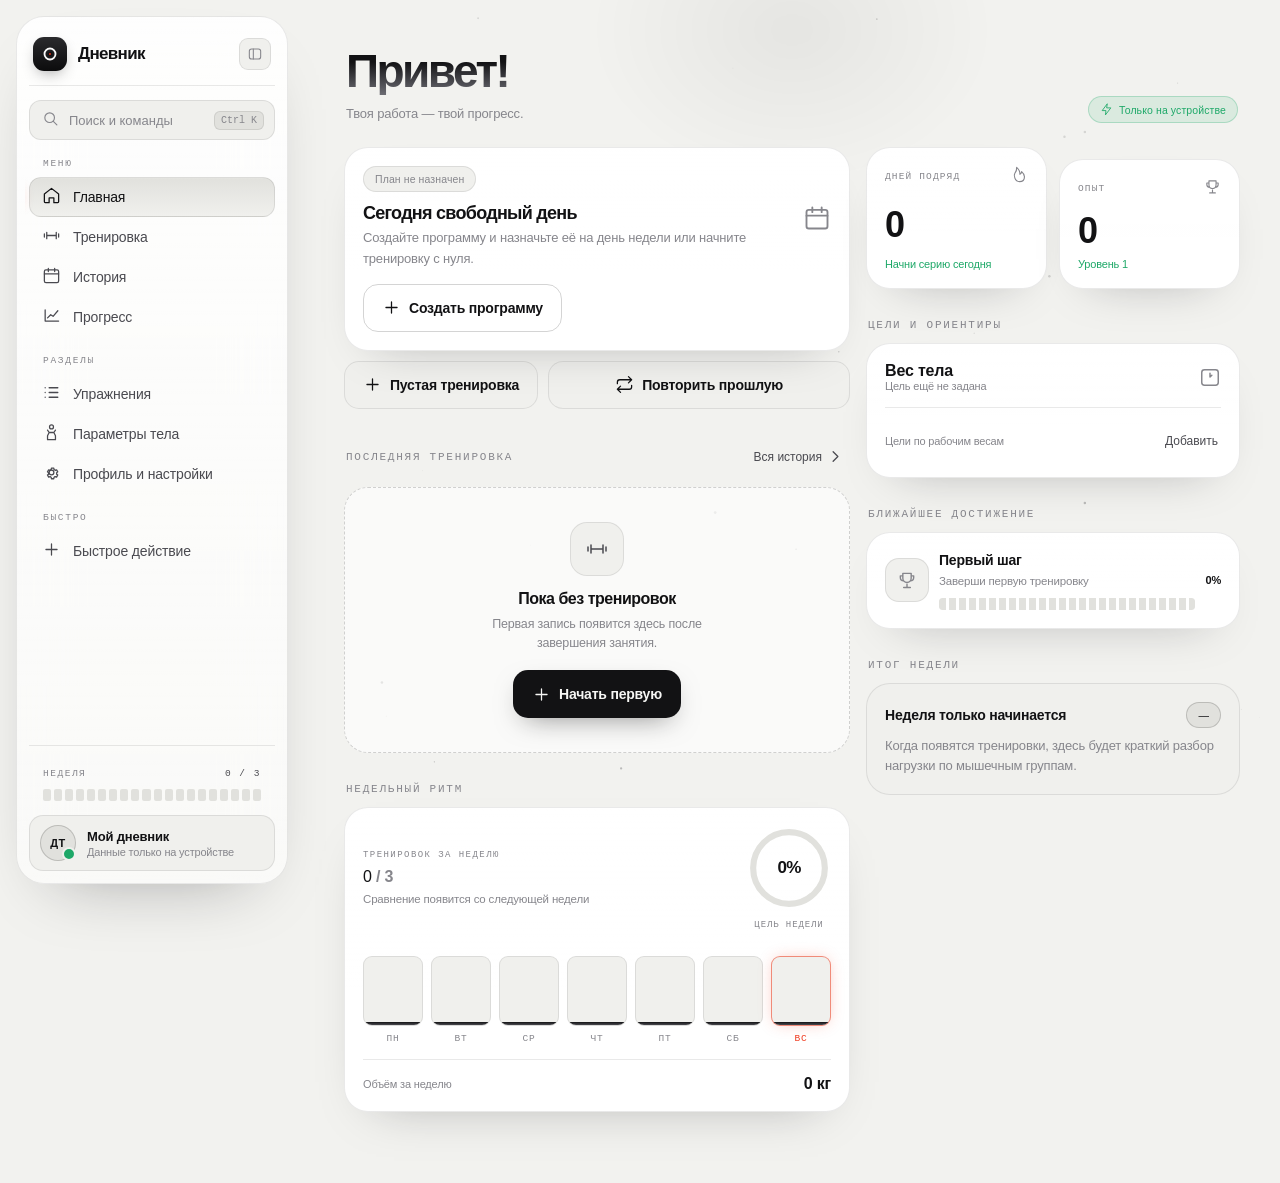
==== standalone.html @ 0a7b2838 "Update training diary to Halo v2.0.0" ====
<!doctype html>
<html lang="ru">
<head>
  <meta charset="utf-8">
  <meta name="viewport" content="width=device-width, initial-scale=1, maximum-scale=1, user-scalable=no, viewport-fit=cover">
  <meta name="theme-color" content="#f2f2ef" media="(prefers-color-scheme: light)">
  <meta name="theme-color" content="#050505" media="(prefers-color-scheme: dark)">
  <meta name="apple-mobile-web-app-capable" content="yes">
  <meta name="apple-mobile-web-app-status-bar-style" content="black-translucent">
  <meta name="apple-mobile-web-app-title" content="Тренировки">
  <meta name="mobile-web-app-capable" content="yes">
  <meta name="description" content="Личный дневник тренировок. Записывайте подходы, отслеживайте рабочие веса и прогресс. Все данные хранятся только на устройстве.">
  <meta property="og:title" content="Тренировки — личный дневник">
  <meta property="og:description" content="Офлайн-дневник тренировок с историей, замерами и аналитикой.">
  <meta property="og:type" content="website">
  <title>Тренировки — личный дневник</title>
  <link rel="icon" href="[data-uri]" type="image/svg+xml">
  <style>
/* ==========================================================================
   Тренировки — дизайн «Halo»
   Чёрное стекло, тонкие линии, моно-подписи, красный акцент, сегментные шкалы.
   Все имена классов сохранены: логика приложения не менялась.
   ========================================================================== */

:root {
  color-scheme: dark;
  --bg: #050505;
  --surface: #0d0d0e;
  --surface-2: #151516;
  --surface-3: #232325;
  --text: #ededee;
  --text-dim: #b4b4b8;
  --muted: #7b7b81;
  --line: rgba(255,255,255,.075);
  --line-strong: rgba(255,255,255,.15);
  --sheen: rgba(255,255,255,.045);
  --accent: #ff4a30;
  --accent-soft: rgba(255,74,48,.14);
  --accent-glow: rgba(255,74,48,.55);
  --green: #35d98a;
  --green-soft: rgba(53,217,138,.12);
  --orange: #ffb347;
  --red: #ff5d5d;
  --purple: #a99bff;
  --inverse: #f3f3f4;
  --on-inverse: #09090a;
  --h-from: #ffffff;
  --h-to: #8f8f95;
  --shadow: 0 24px 60px -34px rgba(0,0,0,.95), 0 1px 0 rgba(255,255,255,.04) inset;
  --glass: rgba(14,14,15,.72);
  --tab-bg: rgba(14,14,15,.78);
  --halo: rgba(255,255,255,.16);
  --radius: 24px;
  --sb-w: 272px;
  --side-w: 0px;
  --safe-bottom: env(safe-area-inset-bottom, 0px);
  --safe-top: env(safe-area-inset-top, 0px);
  --mono: ui-monospace, "SF Mono", "JetBrains Mono", "Cascadia Mono", Menlo, Consolas, monospace;
  --ease: cubic-bezier(.2,.8,.2,1);
  --spring: cubic-bezier(.2,.9,.25,1.25);
  font-family: "Inter", "SF Pro Display", "SF Pro Text", -apple-system, BlinkMacSystemFont, "Segoe UI", Roboto, Helvetica, Arial, sans-serif;
  -webkit-font-smoothing: antialiased;
  text-rendering: optimizeLegibility;
  -webkit-tap-highlight-color: transparent;
}
:root[data-theme="light"] {
  color-scheme: light;
  --bg: #f2f2ef;
  --surface: #ffffff;
  --surface-2: #f0f0ed;
  --surface-3: #e1e1dd;
  --text: #121214;
  --text-dim: #4a4a50;
  --muted: #86868c;
  --line: rgba(18,18,20,.09);
  --line-strong: rgba(18,18,20,.18);
  --sheen: rgba(255,255,255,.6);
  --accent: #f0391d;
  --accent-soft: rgba(240,57,29,.10);
  --accent-glow: rgba(240,57,29,.35);
  --green: #1ea868;
  --green-soft: rgba(30,168,104,.11);
  --orange: #e08a12;
  --red: #e5484d;
  --purple: #6d5bd8;
  --inverse: #121214;
  --on-inverse: #f6f6f4;
  --h-from: #121214;
  --h-to: #6d6d74;
  --shadow: 0 20px 50px -32px rgba(20,20,25,.35), 0 1px 0 rgba(255,255,255,.8) inset;
  --glass: rgba(255,255,255,.74);
  --tab-bg: rgba(255,255,255,.8);
  --halo: rgba(0,0,0,.05);
}

* { box-sizing: border-box; }
html { min-height: 100%; background: var(--bg); overscroll-behavior-y: none; }
body {
  margin: 0; min-width: 320px; min-height: 100dvh; background: var(--bg); color: var(--text);
  overflow-x: hidden; letter-spacing: -.011em; position: relative;
  padding-left: var(--side-w); transition: padding-left .45s var(--ease);
}
/* Верхнее «гало» — мягкий световой столб, как на референсе */
body::before {
  content: ""; position: fixed; z-index: 0; top: -180px; left: calc(50% + var(--side-w) / 2); width: 560px; height: 420px;
  transform: translateX(-50%); pointer-events: none;
  background: radial-gradient(closest-side, var(--halo), transparent 72%); filter: blur(10px);
}
button, input, select, textarea { font: inherit; }
button { color: inherit; cursor: pointer; }
button:focus-visible, input:focus-visible, select:focus-visible, textarea:focus-visible, .sb-item:focus-visible {
  outline: 2px solid color-mix(in srgb, var(--text) 55%, transparent); outline-offset: 2px;
}
button:disabled { opacity: .4; pointer-events: none; }
html, body { touch-action: pan-y; }
button, input, select, textarea, .btn, .icon-button, .tab-item, .sb-item { touch-action: manipulation; }
#screen:focus, #screen:focus-visible, .app-shell:focus, .app-shell:focus-visible { outline: none !important; box-shadow: none !important; }
.hidden { display: none !important; }

#halo-fx { position: fixed; inset: 0; width: 100%; height: 100%; z-index: 0; pointer-events: none; opacity: .9; }

/* ---------- Каркас ---------- */
.app-shell {
  position: relative; z-index: 1; width: 100%; max-width: 820px; min-height: 100dvh; margin: 0 auto;
  padding: calc(var(--safe-top) + 4px) 18px calc(128px + var(--safe-bottom));
}
.topbar {
  position: sticky; top: 0; z-index: 24; height: calc(62px + var(--safe-top)); margin: calc(-1 * var(--safe-top)) -18px 14px;
  padding: var(--safe-top) 18px 0; display: flex; align-items: center; gap: 11px;
  background: linear-gradient(180deg, color-mix(in srgb, var(--bg) 92%, transparent), color-mix(in srgb, var(--bg) 55%, transparent));
  backdrop-filter: blur(18px) saturate(150%); -webkit-backdrop-filter: blur(18px) saturate(150%);
}
.logo-tile, .brand-mark {
  width: 34px; height: 34px; flex: 0 0 auto; border-radius: 11px; display: grid; place-items: center;
  background: linear-gradient(180deg, #fbfbfb, #c9c9cc); box-shadow: 0 0 0 1px rgba(255,255,255,.25) inset, 0 6px 18px -6px rgba(255,255,255,.28);
}
:root[data-theme="light"] .logo-tile, :root[data-theme="light"] .brand-mark { background: linear-gradient(180deg, #2a2a2d, #0c0c0d); box-shadow: 0 6px 16px -6px rgba(0,0,0,.45); }
.logo-tile svg { width: 20px; height: 20px; }
.logo-tile .ring { stroke: #0a0a0b; } .logo-tile .dot { fill: #0a0a0b; }
:root[data-theme="light"] .logo-tile .ring { stroke: #fafafa; } :root[data-theme="light"] .logo-tile .dot { fill: var(--accent); }
.topbar-copy { display: flex; flex-direction: column; gap: 2px; min-width: 0; }
.eyebrow { font-family: var(--mono); font-size: 9px; line-height: 1.1; letter-spacing: .16em; font-weight: 500; color: var(--muted); text-transform: uppercase; }
.topbar-title { font-size: 18px; font-weight: 600; letter-spacing: -.04em; }
.topbar-actions { margin-left: auto; display: flex; gap: 8px; }
.topbar-action { margin-left: 0; }

.screen { min-height: 62vh; outline: none; border: 0; box-shadow: none; }
.screen.is-entering { animation: screen-enter .42s var(--ease) both; }
.screen.is-entering > * { animation: content-enter .5s var(--ease) both; }
.screen.is-entering > *:nth-child(2) { animation-delay: .04s; }
.screen.is-entering > *:nth-child(3) { animation-delay: .08s; }
.screen.is-entering > *:nth-child(4) { animation-delay: .12s; }
.screen.is-entering > *:nth-child(5) { animation-delay: .16s; }
.screen.is-entering > *:nth-child(n+6) { animation-delay: .2s; }
@keyframes screen-enter { from { opacity: 0; } to { opacity: 1; } }
@keyframes content-enter { from { opacity: 0; transform: translate3d(0, 14px, 0); filter: blur(3px); } to { opacity: 1; transform: none; filter: blur(0); } }

.page-heading { display: flex; align-items: flex-end; justify-content: space-between; gap: 12px; margin: 14px 2px 24px; }
.page-heading h1 {
  margin: 0; font-size: clamp(34px, 8.5vw, 46px); line-height: 1.02; font-weight: 600; letter-spacing: -.055em;
  background: linear-gradient(180deg, var(--h-from) 30%, var(--h-to)); -webkit-background-clip: text; background-clip: text; color: transparent;
}
.page-heading > div { min-width: 0; }
.page-heading .btn, .page-heading .small-btn { white-space: nowrap; flex: 0 0 auto; }
.page-heading p { margin: 9px 0 0; color: var(--muted); font-size: 13px; line-height: 1.5; }
.section-heading { display: flex; align-items: center; justify-content: space-between; gap: 12px; margin: 30px 2px 12px; }
.section-heading h2 { font-size: 11px; margin: 0; font-weight: 500; font-family: var(--mono); letter-spacing: .16em; text-transform: uppercase; color: var(--muted); }
.subtle-link { color: var(--text-dim); font-size: 12px; font-weight: 500; border: 0; background: none; padding: 8px 3px; min-height: 36px; display: inline-flex; align-items: center; gap: 4px; transition: color .2s; }
.subtle-link:hover { color: var(--text); }
.section-heading svg { width: 14px; height: 14px; }

/* Все линейные иконки приложения (U.icon) */
svg[aria-hidden="true"] { fill: none; stroke: currentColor; stroke-width: 1.6; stroke-linecap: round; stroke-linejoin: round; }
.card > .row > svg[aria-hidden="true"], .card .row.between > svg[aria-hidden="true"] { color: var(--muted); flex: 0 0 auto; }

/* ---------- Стеклянные карточки ---------- */
.card {
  position: relative; min-width: 0; padding: 18px; border-radius: var(--radius);
  background: linear-gradient(180deg, var(--sheen), transparent 60%), var(--surface);
  border: 1px solid var(--line); box-shadow: var(--shadow);
  transition: transform .35s var(--ease), border-color .3s ease, box-shadow .3s ease;
}
.card + .card { margin-top: 12px; }
.card.soft { background: var(--surface-2); box-shadow: none; }
.card.accent-card {
  color: var(--text); border-color: color-mix(in srgb, var(--accent) 38%, var(--line));
  background: radial-gradient(120% 140% at 0% 0%, var(--accent-soft), transparent 58%), linear-gradient(180deg, var(--sheen), transparent 60%), var(--surface);
  box-shadow: 0 20px 50px -30px var(--accent-glow), var(--shadow);
}
.card.accent-card .muted, .card.accent-card .eyebrow { color: var(--text-dim); }
.card.green-card { background: var(--green-soft); border-color: color-mix(in srgb, var(--green) 25%, transparent); box-shadow: none; }
@media (hover: hover) and (pointer: fine) { .card:not(.soft):hover { border-color: var(--line-strong); transform: translateY(-2px); } }

.grid-2 { display: grid; grid-template-columns: repeat(2, minmax(0, 1fr)); gap: 12px; }
.grid-3 { display: grid; grid-template-columns: repeat(3, minmax(0, 1fr)); gap: 10px; }
.kpi { min-height: 118px; display: flex; flex-direction: column; justify-content: space-between; }
.kpi .kpi-value { font-size: clamp(28px, 7vw, 36px); letter-spacing: -.06em; font-weight: 600; line-height: 1; margin-top: 14px; font-variant-numeric: tabular-nums; }
.kpi .kpi-label { color: var(--muted); font-family: var(--mono); font-size: 9.5px; letter-spacing: .12em; text-transform: uppercase; line-height: 1.45; }
.kpi .kpi-foot { font-size: 11px; margin-top: 9px; color: var(--green); font-weight: 500; }
.muted { color: var(--muted); }
.small { font-size: 11px; }
.body-copy { color: var(--muted); line-height: 1.55; font-size: 13px; }
.row { display: flex; align-items: center; gap: 10px; min-width: 0; }
.row.between { justify-content: space-between; }
.row.wrap { flex-wrap: wrap; }
.stack { display: flex; flex-direction: column; gap: 10px; }
.divider { height: 1px; background: var(--line); margin: 15px 0; }

.pill { display: inline-flex; align-items: center; gap: 6px; border-radius: 999px; padding: 6px 11px; font-size: 10.5px; font-weight: 500; letter-spacing: .01em; background: var(--surface-2); color: var(--muted); border: 1px solid var(--line); white-space: nowrap; }
.pill.blue { color: var(--text); background: var(--surface-3); border-color: var(--line-strong); }
.pill.green { color: var(--green); background: var(--green-soft); border-color: color-mix(in srgb, var(--green) 25%, transparent); }
.pill.orange { color: var(--orange); background: color-mix(in srgb, var(--orange) 12%, transparent); border-color: color-mix(in srgb, var(--orange) 25%, transparent); }
.pill.red { color: var(--red); background: color-mix(in srgb, var(--red) 12%, transparent); border-color: color-mix(in srgb, var(--red) 25%, transparent); }

/* ---------- Кнопки ---------- */
.btn {
  border: 1px solid transparent; min-height: 48px; border-radius: 15px; padding: 0 18px; display: inline-flex; align-items: center; justify-content: center; gap: 8px;
  font-size: 14px; font-weight: 600; letter-spacing: -.015em;
  transition: transform .3s var(--spring), background .2s, border-color .2s, box-shadow .25s, color .2s;
}
.btn:active, .icon-button:active, .tab-item:active, .sb-item:active, .ios-settings-row:active { transform: scale(.965); transition-duration: .1s; }
.btn.primary { color: var(--on-inverse); background: var(--inverse); box-shadow: 0 10px 28px -12px color-mix(in srgb, var(--inverse) 55%, transparent); }
@media (hover: hover) { .btn.primary:hover { box-shadow: 0 12px 34px -10px color-mix(in srgb, var(--inverse) 70%, transparent); transform: translateY(-1px); } }
.btn.secondary { color: var(--text); background: var(--surface-2); border-color: var(--line); }
.btn.secondary:hover { border-color: var(--line-strong); }
.btn.ghost { color: var(--text); background: transparent; border-color: var(--line-strong); }
.btn.ghost:hover { background: var(--surface-2); }
.btn.danger { color: var(--red); background: color-mix(in srgb, var(--red) 10%, transparent); border-color: color-mix(in srgb, var(--red) 22%, transparent); }
.btn.success { color: #04130b; background: var(--green); }
.btn.small-btn { min-height: 36px; border-radius: 12px; padding: 0 13px; font-size: 12px; }
.btn.block { width: 100%; }
.btn.icon-only { width: 46px; padding: 0; }
.btn svg, .icon-button svg, .tab-item svg, .section-heading svg, .sb-item svg { width: 19px; height: 19px; stroke: currentColor; fill: none; stroke-width: 1.6; stroke-linecap: round; stroke-linejoin: round; }
.icon-button { width: 42px; height: 42px; border: 1px solid var(--line); border-radius: 13px; background: var(--surface); color: var(--text-dim); display: inline-flex; align-items: center; justify-content: center; transition: transform .3s var(--spring), background .2s, border-color .2s, color .2s; flex: 0 0 auto; }
.icon-button:hover { color: var(--text); border-color: var(--line-strong); background: var(--surface-2); }

/* ---------- Нижняя плавающая панель (телефон) ---------- */
.tabbar {
  position: fixed; z-index: 30; left: 50%; bottom: calc(12px + var(--safe-bottom)); transform: translateX(-50%);
  width: min(calc(100% - 24px), 470px); padding: 7px; border-radius: 28px;
  display: grid; grid-template-columns: repeat(5, minmax(0, 1fr)); gap: 3px;
  background: linear-gradient(180deg, var(--sheen), transparent), var(--tab-bg); border: 1px solid var(--line);
  box-shadow: 0 24px 60px -20px rgba(0,0,0,.85), 0 1px 0 rgba(255,255,255,.06) inset;
  backdrop-filter: blur(26px) saturate(170%); -webkit-backdrop-filter: blur(26px) saturate(170%);
}
.tab-item {
  position: relative; min-width: 0; min-height: 56px; border: 0; background: transparent; color: var(--muted);
  display: flex; flex-direction: column; align-items: center; justify-content: center; gap: 5px; border-radius: 21px; padding: 4px 0 3px;
  transition: color .25s, background .25s, transform .3s var(--spring);
}
.tab-item small { font-size: 10px; font-weight: 500; line-height: 1; white-space: nowrap; letter-spacing: -.01em; }
.tab-item svg { width: 21px; height: 21px; transition: transform .35s var(--spring); }
.tab-item.is-active { color: var(--text); background: var(--surface-3); }
.tab-item.is-active::before { content: ""; position: absolute; top: 5px; left: 50%; width: 14px; height: 2px; border-radius: 2px; transform: translateX(-50%); background: var(--accent); box-shadow: 0 0 10px var(--accent-glow); }
.tab-item.is-active svg { animation: tab-pop .4s var(--spring) both; }
@keyframes tab-pop { 0% { transform: scale(.8); } 65% { transform: scale(1.12); } 100% { transform: scale(1); } }

/* ---------- Боковая панель (компьютер) ---------- */
.sidebar { display: none; }
.sb-label { font-family: var(--mono); font-size: 9.5px; letter-spacing: .18em; text-transform: uppercase; color: var(--muted); padding: 18px 14px 8px; white-space: nowrap; overflow: hidden; }
.sb-item { position: relative; width: 100%; height: 40px; display: flex; align-items: center; gap: 12px; padding: 0 12px; border: 1px solid transparent; border-radius: 12px; background: transparent; color: var(--text-dim); font-size: 14px; font-weight: 500; letter-spacing: -.01em; text-align: left; white-space: nowrap; transition: background .2s, color .2s, border-color .2s, transform .3s var(--spring); }
.sb-item svg { flex: 0 0 auto; }
.sb-item .sb-text { flex: 1; min-width: 0; overflow: hidden; text-overflow: ellipsis; }
.sb-item:hover { color: var(--text); background: var(--surface-2); }
.sb-item.is-active { color: var(--text); background: linear-gradient(180deg, var(--surface-3), var(--surface-2)); border-color: var(--line); box-shadow: 0 1px 0 rgba(255,255,255,.05) inset; }
.sb-item.is-active::before { content: ""; position: absolute; left: -12px; top: 50%; width: 3px; height: 18px; border-radius: 3px; transform: translateY(-50%); background: var(--accent); box-shadow: 0 0 12px var(--accent-glow); animation: indicator-in .4s var(--spring) both; }
@keyframes indicator-in { from { opacity: 0; transform: translateY(-50%) scaleY(.3); } to { opacity: 1; transform: translateY(-50%) scaleY(1); } }
.sb-badge { display: none; align-items: center; gap: 6px; font-family: var(--mono); font-size: 11px; color: var(--accent); }
.sb-badge::before { content: ""; width: 6px; height: 6px; border-radius: 50%; background: var(--accent); box-shadow: 0 0 8px var(--accent-glow); animation: badge-pulse 1.8s ease-in-out infinite; }
.sb-item.has-badge .sb-badge { display: inline-flex; }
@keyframes badge-pulse { 0%, 100% { opacity: 1; } 50% { opacity: .35; } }
.sb-search { width: 100%; height: 40px; display: flex; align-items: center; gap: 10px; padding: 0 10px 0 12px; border: 1px solid var(--line); border-radius: 12px; background: var(--surface-2); color: var(--muted); font-size: 13px; text-align: left; white-space: nowrap; transition: border-color .2s, color .2s; }
.sb-search:hover { border-color: var(--line-strong); color: var(--text-dim); }
.sb-search svg { width: 17px; height: 17px; flex: 0 0 auto; stroke: currentColor; fill: none; stroke-width: 1.6; }
.sb-search > span:not([data-icon]) { flex: 1; }
kbd { font-family: var(--mono); font-size: 10px; padding: 3px 6px; border-radius: 6px; background: var(--surface-3); color: var(--muted); border: 1px solid var(--line); }
.sb-meter { padding: 12px 14px 4px; }
.sb-meter-head { display: flex; justify-content: space-between; font-family: var(--mono); font-size: 9.5px; letter-spacing: .16em; text-transform: uppercase; color: var(--muted); margin-bottom: 10px; white-space: nowrap; }
.sb-meter-head b { font-weight: 500; color: var(--text-dim); }
.seg-bar { height: 12px; display: grid; grid-template-columns: repeat(20, 1fr); gap: 3px; }
.seg-bar i { border-radius: 2px; background: var(--surface-3); transition: background .4s ease, box-shadow .4s ease; }
.seg-bar i.on { background: var(--text-dim); }
.seg-bar i.on:last-of-type, .seg-bar i.edge { background: var(--text); }
.sb-user { display: flex; align-items: center; gap: 11px; padding: 9px 10px; border: 1px solid var(--line); border-radius: 14px; background: var(--surface-2); }
.sb-avatar { position: relative; width: 36px; height: 36px; flex: 0 0 auto; border-radius: 50%; display: grid; place-items: center; background: var(--surface-3); border: 1px solid var(--line-strong); font-size: 11px; font-weight: 600; letter-spacing: .04em; }
.sb-avatar::after { content: ""; position: absolute; right: -1px; bottom: -1px; width: 10px; height: 10px; border-radius: 50%; background: var(--green); border: 2px solid var(--surface-2); }
.sb-user-copy { display: flex; flex-direction: column; gap: 2px; min-width: 0; }
.sb-user-copy b { font-size: 13px; font-weight: 600; white-space: nowrap; }
.sb-user-copy small { font-size: 11px; color: var(--muted); white-space: nowrap; }
.sb-toggle { width: 32px; height: 32px; flex: 0 0 auto; margin-left: auto; border: 1px solid var(--line); border-radius: 9px; background: var(--surface-2); color: var(--muted); display: grid; place-items: center; transition: color .2s, border-color .2s; }
.sb-toggle:hover { color: var(--text); border-color: var(--line-strong); }
.sb-toggle svg { width: 16px; height: 16px; stroke: currentColor; fill: none; stroke-width: 1.6; }
.sb-brand { font-size: 17px; font-weight: 600; letter-spacing: -.04em; white-space: nowrap; }
.sb-head { display: flex; align-items: center; gap: 11px; padding: 6px 4px 14px; border-bottom: 1px solid var(--line); margin-bottom: 14px; }

@media (min-width: 900px) {
  :root { --side-w: calc(var(--sb-w) + 32px); }
  body.side-collapsed { --sb-w: 68px; }
  .topbar, .tabbar { display: none; }
  .app-shell { max-width: 1060px; padding: 34px 40px 70px; }
  .sidebar {
    display: flex; flex-direction: column; position: fixed; z-index: 40; top: 16px; left: 16px; bottom: 16px; width: var(--sb-w); padding: 14px 12px 12px;
    border-radius: 28px; border: 1px solid var(--line); overflow: visible;
    background: linear-gradient(180deg, rgba(255,255,255,.05), rgba(255,255,255,.012) 40%), var(--glass);
    backdrop-filter: blur(30px) saturate(160%); -webkit-backdrop-filter: blur(30px) saturate(160%);
    box-shadow: 0 40px 90px -40px #000, 0 1px 0 rgba(255,255,255,.07) inset; transition: width .45s var(--ease);
  }
  :root[data-theme="light"] .sidebar { background: linear-gradient(180deg, rgba(255,255,255,.9), rgba(255,255,255,.6)); box-shadow: 0 30px 70px -40px rgba(20,20,25,.4); }
  .sidebar::before { content: ""; position: absolute; top: 0; left: 18%; right: 18%; height: 1px; background: linear-gradient(90deg, transparent, rgba(255,255,255,.35), transparent); pointer-events: none; }
  .sb-scroll { flex: 1; min-height: 0; overflow-y: auto; overflow-x: hidden; margin: 0 -4px; padding: 0 4px; scrollbar-width: none; }
  .sb-scroll::-webkit-scrollbar { display: none; }
  .sb-foot { display: flex; flex-direction: column; gap: 10px; padding-top: 10px; border-top: 1px solid var(--line); }
  .sb-text, .sb-brand, .sb-search span, .sb-search kbd, .sb-user-copy, .sb-meter, .sb-label { transition: opacity .25s ease, width .3s var(--ease); }

  body.side-collapsed .sb-brand, body.side-collapsed .sb-text, body.side-collapsed .sb-search span, body.side-collapsed .sb-search kbd,
  body.side-collapsed .sb-user-copy, body.side-collapsed .sb-meter-head, body.side-collapsed .sb-badge { display: none; }
  body.side-collapsed .sb-head { flex-direction: column; gap: 10px; padding-bottom: 12px; }
  body.side-collapsed .sb-toggle { margin-left: 0; }
  body.side-collapsed .sb-toggle svg { transform: scaleX(-1); }
  body.side-collapsed .sb-item, body.side-collapsed .sb-search { justify-content: center; padding: 0; }
  body.side-collapsed .sb-label { height: 1px; padding: 0; margin: 14px 12px; background: var(--line); font-size: 0; }
  body.side-collapsed .seg-bar { grid-template-columns: 1fr; grid-auto-rows: 3px; gap: 3px; height: auto; margin: 6px auto 0; width: 12px; }
  body.side-collapsed .sb-meter { padding: 10px 0 0; }
  body.side-collapsed .sb-user { justify-content: center; padding: 8px 0; background: transparent; border-color: transparent; }
  body.side-collapsed .sb-item.has-badge::after { content: ""; position: absolute; top: 8px; right: 10px; width: 7px; height: 7px; border-radius: 50%; background: var(--accent); box-shadow: 0 0 8px var(--accent-glow); }
  .calendar-day { aspect-ratio: 1.55; }
  .home-layout { display: grid; grid-template-columns: 1.15fr .85fr; align-items: start; gap: 16px; }
  .home-layout > .home-primary, .home-layout > .home-secondary { min-width: 0; }
  .home-layout .section-heading:first-child { margin-top: 0; }
}
@media (min-width: 700px) and (max-width: 899px) {
  .app-shell { padding-left: 28px; padding-right: 28px; }
  .topbar { margin-left: -28px; margin-right: -28px; padding-left: 28px; padding-right: 28px; }
  .home-layout { display: grid; grid-template-columns: 1.15fr .85fr; align-items: start; gap: 15px; }
  .home-layout > .home-primary, .home-layout > .home-secondary { min-width: 0; }
  .home-layout .section-heading:first-child { margin-top: 0; }
}

/* ---------- Кольца, недельные бруски ---------- */
.progress-ring { width: 84px; height: 84px; position: relative; display: inline-grid; place-items: center; flex: 0 0 auto; }
.progress-ring svg { width: 100%; height: 100%; transform: rotate(-90deg); overflow: visible; }
.progress-ring circle { fill: none; stroke-width: 6; }
.progress-ring .track { stroke: var(--surface-3); }
.progress-ring .value { stroke: var(--text); stroke-linecap: round; stroke-dasharray: 220; stroke-dashoffset: 220; transition: stroke-dashoffset .9s var(--ease); filter: drop-shadow(0 0 6px color-mix(in srgb, var(--text) 35%, transparent)); }
.progress-ring .ring-label { position: absolute; font-size: 17px; font-weight: 600; letter-spacing: -.05em; font-variant-numeric: tabular-nums; }
.ring-caption { font-family: var(--mono); font-size: 9px; letter-spacing: .1em; text-transform: uppercase; color: var(--muted); text-align: center; margin-top: 6px; }
.week-bars { display: flex; align-items: flex-end; justify-content: space-between; height: 100px; gap: 8px; margin-top: 14px; }
.week-day { flex: 1; display: flex; flex-direction: column; align-items: center; gap: 7px; min-width: 0; }
.week-day .bar-track { width: 100%; height: 70px; background: var(--surface-2); border: 1px solid var(--line); border-radius: 9px; display: flex; align-items: flex-end; overflow: hidden; }
.week-day .bar-fill { width: 100%; min-height: 3px; border-radius: 8px; background: linear-gradient(180deg, var(--text), var(--text-dim)); transition: height .8s var(--ease); }
.week-day.today .bar-track { border-color: color-mix(in srgb, var(--accent) 55%, transparent); box-shadow: 0 0 16px -4px var(--accent-glow); }
.week-day.today .day-label { color: var(--accent); }
.day-label { font-family: var(--mono); font-size: 9.5px; letter-spacing: .08em; text-transform: uppercase; color: var(--muted); }

/* ---------- Списки ---------- */
.plan-item, .list-item { display: flex; align-items: center; gap: 13px; padding: 13px 0; border-bottom: 1px solid var(--line); min-width: 0; }
.plan-item:last-child, .list-item:last-child { border-bottom: 0; padding-bottom: 0; }
.plan-item:first-child, .list-item:first-child { padding-top: 0; }
.list-icon { width: 40px; height: 40px; display: grid; place-items: center; border-radius: 13px; background: var(--surface-2); border: 1px solid var(--line); color: var(--text-dim); flex: 0 0 auto; }
.list-icon svg { width: 18px; height: 18px; stroke: currentColor; fill: none; stroke-width: 1.6; }
.list-main { min-width: 0; flex: 1; }
.list-title { font-size: 14px; font-weight: 550; overflow-wrap: anywhere; letter-spacing: -.015em; }
.list-meta { font-size: 11.5px; color: var(--muted); margin-top: 4px; line-height: 1.4; }
.list-value { text-align: right; font-size: 13px; font-weight: 600; white-space: nowrap; font-variant-numeric: tabular-nums; }
.empty-state { text-align: center; padding: 34px 18px; border: 1px dashed var(--line-strong); border-radius: 24px; background: color-mix(in srgb, var(--surface) 60%, transparent); }
.empty-icon { width: 54px; height: 54px; margin: 0 auto 14px; display: grid; place-items: center; background: var(--surface-2); border: 1px solid var(--line); color: var(--text-dim); border-radius: 17px; }
.empty-icon svg { width: 24px; height: 24px; stroke: currentColor; fill: none; stroke-width: 1.5; }
.empty-state h3 { font-size: 16px; margin: 0 0 7px; letter-spacing: -.03em; font-weight: 600; }
.empty-state p { max-width: 280px; margin: 0 auto 17px; color: var(--muted); font-size: 12.5px; line-height: 1.55; }

/* ---------- Формы ---------- */
.field { display: flex; flex-direction: column; gap: 7px; min-width: 0; }
.field label { color: var(--muted); font-family: var(--mono); font-size: 9.5px; letter-spacing: .12em; text-transform: uppercase; font-weight: 500; }
.input, .select, .textarea {
  width: 100%; min-height: 48px; border: 1px solid var(--line); border-radius: 14px; background: var(--surface-2); color: var(--text);
  padding: 0 14px; outline: 0; font-size: 16px; transition: border-color .2s, box-shadow .2s, background .2s;
}
.textarea { resize: vertical; min-height: 86px; padding-top: 12px; }
.input::placeholder, .textarea::placeholder { color: color-mix(in srgb, var(--muted) 75%, transparent); }
.input:focus, .select:focus, .textarea:focus { border-color: var(--line-strong); background: var(--surface); box-shadow: 0 0 0 3px color-mix(in srgb, var(--text) 8%, transparent); }
.select { appearance: none; -webkit-appearance: none; padding-right: 34px; background-image: url("data:image/svg+xml,%3Csvg xmlns='http://www.w3.org/2000/svg' width='12' height='8' viewBox='0 0 12 8' fill='none' stroke='%237b7b81' stroke-width='1.6' stroke-linecap='round' stroke-linejoin='round'%3E%3Cpath d='M1 1.5l5 5 5-5'/%3E%3C/svg%3E"); background-repeat: no-repeat; background-position: right 13px center; }
.form-grid { display: grid; grid-template-columns: repeat(2, minmax(0, 1fr)); gap: 12px; }
.form-grid .full { grid-column: 1 / -1; }
.searchbox { display: flex; align-items: center; gap: 10px; padding: 0 14px; min-height: 48px; background: var(--surface); border: 1px solid var(--line); border-radius: 15px; transition: border-color .2s; }
.searchbox:focus-within { border-color: var(--line-strong); }
.searchbox svg { width: 18px; height: 18px; stroke: var(--muted); fill: none; stroke-width: 1.6; }
.searchbox input { flex: 1; width: 0; border: 0; outline: 0; color: var(--text); background: transparent; font-size: 14px; }
.segmented { display: flex; padding: 4px; gap: 3px; border-radius: 15px; background: var(--surface-2); border: 1px solid var(--line); }
.segmented button { flex: 1; min-height: 36px; border: 0; border-radius: 11px; background: transparent; color: var(--muted); font-size: 12px; font-weight: 550; padding: 0 9px; transition: background .25s, color .25s; }
.segmented button.active { background: var(--inverse); color: var(--on-inverse); }
.tag-option { display: inline-flex; align-items: center; gap: 6px; background: var(--surface-2); border: 1px solid var(--line); padding: 8px 12px; border-radius: 99px; font-size: 11px; color: var(--text-dim); margin: 0 5px 6px 0; }
.tag-option input { accent-color: var(--accent); }
.toggle-row { display: flex; align-items: center; justify-content: space-between; gap: 14px; min-height: 62px; border-bottom: 1px solid var(--line); }
.toggle-row:last-child { border: 0; }
.toggle-copy b { display: block; font-size: 14px; font-weight: 550; }
.toggle-copy span { display: block; font-size: 11px; color: var(--muted); margin-top: 4px; }
.toggle { width: 50px; height: 30px; padding: 3px; border-radius: 99px; background: var(--surface-3); border: 1px solid var(--line); transition: background .25s, border-color .25s; flex: 0 0 auto; }
.toggle::after { content: ""; display: block; width: 22px; height: 22px; border-radius: 50%; background: var(--muted); transition: transform .32s var(--spring), background .25s; }
.toggle[aria-checked="true"] { background: var(--inverse); border-color: transparent; }
.toggle[aria-checked="true"]::after { transform: translateX(20px); background: var(--on-inverse); }
.inline-notice { padding: 13px 15px; background: var(--surface-2); border: 1px solid var(--line); color: var(--text-dim); border-radius: 15px; font-size: 12px; line-height: 1.5; }

/* ---------- Запись подходов ---------- */
.set-card { padding: 14px; border: 1px solid var(--line); border-radius: 19px; background: var(--surface); margin-top: 10px; transition: border-color .3s, background .3s, transform .3s; }
.set-card.done { border-color: color-mix(in srgb, var(--green) 40%, transparent); background: linear-gradient(180deg, var(--green-soft), transparent), var(--surface); animation: set-done .45s var(--ease); }
@keyframes set-done { 0% { transform: scale(.985); } 60% { transform: scale(1.012); } 100% { transform: scale(1); } }
.set-head { display: flex; align-items: center; justify-content: space-between; margin-bottom: 11px; }
.set-number { font-family: var(--mono); font-size: 10px; letter-spacing: .14em; text-transform: uppercase; font-weight: 500; color: var(--muted); }
.set-controls { display: grid; grid-template-columns: 1fr 1fr; gap: 10px; }
.stepper { min-width: 0; display: grid; grid-template-columns: 38px minmax(0, 1fr) 38px; align-items: center; height: 52px; border-radius: 15px; background: var(--surface-2); border: 1px solid var(--line); overflow: hidden; }
.stepper button { border: 0; background: transparent; color: var(--text-dim); height: 52px; font-size: 22px; font-weight: 300; transition: background .15s, color .15s; }
.stepper button:hover { color: var(--text); background: var(--surface-3); }
.stepper input { min-width: 0; width: 100%; border: 0; outline: 0; text-align: center; background: transparent; color: var(--text); font-size: 19px; font-weight: 600; letter-spacing: -.04em; font-variant-numeric: tabular-nums; appearance: textfield; }
.stepper input::-webkit-outer-spin-button, .stepper input::-webkit-inner-spin-button { appearance: none; margin: 0; }
.step-label { font-family: var(--mono); font-size: 9px; letter-spacing: .12em; text-transform: uppercase; color: var(--muted); text-align: center; margin-bottom: 5px; }
.set-actions { display: flex; align-items: center; gap: 8px; margin-top: 11px; }
.set-actions .btn { min-height: 44px; flex: 1; }
.set-actions .icon-button { width: 44px; height: 44px; }
.exercise-session { padding: 16px; background: var(--surface-2); border: 1px solid var(--line); border-radius: 22px; margin-top: 14px; }
.exercise-session-head { display: flex; align-items: center; gap: 10px; }
.exercise-session-head .list-main { min-width: 0; }
.exercise-session-title { font-size: 16px; font-weight: 600; letter-spacing: -.03em; }
.exercise-session .exercise-meta { margin-top: 4px; font-size: 11px; color: var(--muted); }
.rest-panel { position: sticky; top: calc(var(--safe-top) + 8px); z-index: 12; display: flex; align-items: center; gap: 14px; padding: 13px 15px; margin: 0 0 14px; border-radius: 22px; border: 1px solid var(--line-strong); background: linear-gradient(180deg, var(--sheen), transparent), var(--glass); backdrop-filter: blur(22px) saturate(160%); -webkit-backdrop-filter: blur(22px) saturate(160%); box-shadow: var(--shadow); }
.rest-ring { width: 50px; height: 50px; flex: 0 0 auto; }
.rest-ring circle { fill: none; stroke-width: 4; }
.rest-ring .track { stroke: var(--surface-3); }
.rest-ring .progress { stroke: var(--accent); stroke-linecap: round; transform: rotate(-90deg); transform-origin: center; transition: stroke-dashoffset .4s linear; filter: drop-shadow(0 0 5px var(--accent-glow)); }
.rest-info { flex: 1; min-width: 0; }
.rest-time { font-size: 24px; font-weight: 600; letter-spacing: -.05em; font-variant-numeric: tabular-nums; }
.rest-caption { color: var(--muted); font-family: var(--mono); font-size: 9.5px; letter-spacing: .1em; text-transform: uppercase; margin-top: 2px; }
.rest-actions { display: flex; gap: 6px; }
.rest-actions button { border: 1px solid var(--line); background: var(--surface-2); min-width: 40px; height: 40px; border-radius: 12px; font-size: 12px; font-weight: 600; color: var(--text); transition: transform .25s var(--spring), border-color .2s; }
.rest-actions button:hover { border-color: var(--line-strong); }
.workout-stats { display: grid; grid-template-columns: repeat(3, 1fr); gap: 8px; margin: 14px 0; }
.workout-stat { background: var(--surface); border-radius: 16px; padding: 12px 8px; text-align: center; border: 1px solid var(--line); }
.workout-stat b { display: block; font-size: 19px; font-weight: 600; letter-spacing: -.04em; font-variant-numeric: tabular-nums; }
.workout-stat span { font-family: var(--mono); font-size: 9px; letter-spacing: .1em; text-transform: uppercase; color: var(--muted); }
.timer-big { font-size: clamp(46px, 13vw, 66px); font-weight: 600; letter-spacing: -.07em; text-align: center; margin: 16px 0 6px; font-variant-numeric: tabular-nums; }
.timer-sub { font-size: 11px; color: var(--muted); text-align: center; }
.record-banner { border: 1px solid color-mix(in srgb, var(--orange) 40%, transparent); background: linear-gradient(180deg, color-mix(in srgb, var(--orange) 14%, transparent), transparent), var(--surface); border-radius: 18px; padding: 13px 15px; margin: 10px 0; animation: record-pop .5s var(--spring); }
@keyframes record-pop { 0% { transform: scale(.95); opacity: .4; } 70% { transform: scale(1.02); } 100% { transform: scale(1); opacity: 1; } }

/* ---------- Календарь, графики, тепловая карта ---------- */
.calendar-grid { display: grid; grid-template-columns: repeat(7, minmax(0, 1fr)); gap: 5px; }
.calendar-head { font-family: var(--mono); font-size: 9px; letter-spacing: .1em; text-transform: uppercase; text-align: center; color: var(--muted); padding: 6px 0; }
.calendar-day { min-width: 0; aspect-ratio: 1; border-radius: 11px; border: 1px solid transparent; background: var(--surface-2); color: var(--text-dim); font-size: 12px; font-variant-numeric: tabular-nums; position: relative; transition: transform .25s var(--spring), border-color .2s; }
.calendar-day:hover { border-color: var(--line-strong); }
.calendar-day.outside { opacity: .22; }
.calendar-day.today { border-color: var(--accent); color: var(--text); }
.calendar-day.has-workout { background: color-mix(in srgb, var(--accent) 16%, var(--surface-2)); color: var(--text); font-weight: 700; }
.calendar-day.intensity-2 { background: color-mix(in srgb, var(--accent) 32%, var(--surface-2)); }
.calendar-day.intensity-3 { background: color-mix(in srgb, var(--accent) 55%, var(--surface-2)); color: #fff; }
.calendar-day.selected { box-shadow: 0 0 0 2px var(--text) inset; }
.month-title { text-align: center; font-size: 14px; font-weight: 600; min-width: 150px; letter-spacing: -.02em; }
.month-nav { width: 36px; height: 36px; border: 1px solid var(--line); background: var(--surface-2); border-radius: 11px; font-size: 18px; color: var(--text-dim); }
.chart-wrap { position: relative; min-width: 0; width: 100%; margin-top: 10px; }
.chart-svg { display: block; width: 100%; overflow: visible; }
.chart-gridline { stroke: var(--line); stroke-width: 1; stroke-dasharray: 2 5; }
.chart-line { fill: none; stroke: var(--accent); stroke-width: 2.4; stroke-linecap: round; stroke-linejoin: round; stroke-dasharray: 900; stroke-dashoffset: 900; animation: draw-line 1.2s var(--ease) forwards; filter: drop-shadow(0 0 7px var(--accent-glow)); }
@keyframes draw-line { to { stroke-dashoffset: 0; } }
.chart-area { fill: url(#chart-gradient); opacity: .2; }
.chart-point { fill: var(--bg); stroke: var(--accent); stroke-width: 2.2; cursor: pointer; transition: r .2s; }
.chart-point:hover { stroke-width: 3.4; }
.chart-point:focus { stroke-width: 4; outline: none; }
.chart-label { fill: var(--muted); font-family: var(--mono); font-size: 9px; }
.chart-tooltip { padding: 9px 13px; border-radius: 12px; background: var(--inverse); color: var(--on-inverse); font-size: 11.5px; font-weight: 500; box-shadow: var(--shadow); }
.bar-chart { display: flex; align-items: flex-end; gap: 8px; height: 146px; border-bottom: 1px solid var(--line); padding: 0 3px; }
.bar-col { flex: 1; min-width: 0; height: 100%; display: flex; flex-direction: column; align-items: center; justify-content: flex-end; gap: 8px; }
.bar-col i { width: min(100%, 30px); min-height: 3px; border-radius: 7px 7px 3px 3px; background: linear-gradient(180deg, var(--text), var(--text-dim)); transition: height .8s var(--ease); }
.bar-col small { font-family: var(--mono); font-size: 9px; color: var(--muted); }
.heatmap { display: grid; grid-template-columns: repeat(13, minmax(0, 1fr)); gap: 4px; }
.heat-cell { aspect-ratio: 1; border-radius: 4px; background: var(--surface-2); }
.heat-cell.l1 { background: color-mix(in srgb, var(--accent) 24%, var(--surface-2)); }
.heat-cell.l2 { background: color-mix(in srgb, var(--accent) 48%, var(--surface-2)); }
.heat-cell.l3 { background: color-mix(in srgb, var(--accent) 74%, var(--surface-2)); }
.heat-cell.l4 { background: var(--accent); box-shadow: 0 0 8px -1px var(--accent-glow); }
.compare { display: flex; align-items: center; gap: 8px; font-size: 11.5px; }
.compare .positive { color: var(--green); font-weight: 600; }
.compare .negative { color: var(--red); font-weight: 600; }

/* Сегментная шкала (как «Storage» на референсе) */
.progress-track { height: 12px; background: var(--surface-3); border-radius: 3px; overflow: hidden; -webkit-mask-image: repeating-linear-gradient(90deg, #000 0 7px, transparent 7px 10px); mask-image: repeating-linear-gradient(90deg, #000 0 7px, transparent 7px 10px); }
.progress-fill { height: 100%; background: linear-gradient(90deg, var(--text-dim), var(--text)); transition: width .9s var(--ease); }

.achievement { display: flex; align-items: center; gap: 12px; padding: 13px 0; border-bottom: 1px solid var(--line); }
.achievement:last-child { border: 0; padding-bottom: 0; }
.achievement-icon { width: 44px; height: 44px; display: grid; place-items: center; border-radius: 14px; background: linear-gradient(180deg, var(--accent), color-mix(in srgb, var(--accent) 70%, #000)); color: #fff; flex: 0 0 auto; box-shadow: 0 8px 22px -10px var(--accent-glow); }
.achievement-icon.locked { background: var(--surface-2); border: 1px solid var(--line); color: var(--muted); box-shadow: none; }
.achievement-icon svg { width: 20px; height: 20px; fill: none; stroke: currentColor; stroke-width: 1.7; }
.achievement-copy { flex: 1; min-width: 0; }
.achievement-copy b { font-size: 13px; font-weight: 600; display: block; }
.achievement-copy span { font-size: 11px; color: var(--muted); display: block; margin-top: 3px; }

/* ---------- Окна, уведомления, «Ещё» ---------- */
.modal-backdrop { position: fixed; z-index: 60; inset: 0; background: rgba(0,0,0,.62); backdrop-filter: blur(14px) saturate(120%); -webkit-backdrop-filter: blur(14px) saturate(120%); display: flex; align-items: flex-end; justify-content: center; animation: fade-in .22s ease both; }
:root[data-theme="light"] .modal-backdrop { background: rgba(240,240,236,.6); }
.modal-sheet {
  position: relative; width: min(100%, 620px); max-height: min(90dvh, 860px); overflow: auto; overscroll-behavior: contain; color: var(--text);
  border-radius: 30px 30px 0 0; padding: 10px 20px calc(26px + var(--safe-bottom));
  background: linear-gradient(180deg, var(--sheen), transparent 40%), var(--surface); border: 1px solid var(--line-strong); border-bottom: 0;
  box-shadow: 0 -30px 90px -20px rgba(0,0,0,.9); animation: sheet-in .5s var(--ease) both; will-change: transform;
}
.modal-sheet.is-dragging { transition: none !important; }
.modal-sheet.is-closing { animation: sheet-out .22s cubic-bezier(.4,0,1,1) both; }
.modal-backdrop.is-closing { animation: backdrop-out .22s ease both; }
@keyframes fade-in { from { opacity: 0; } to { opacity: 1; } }
@keyframes backdrop-out { to { opacity: 0; } }
@keyframes sheet-in { from { opacity: .6; transform: translate3d(0, 44px, 0) scale(.985); } to { opacity: 1; transform: none; } }
@keyframes sheet-out { to { opacity: .6; transform: translate3d(0, 46px, 0) scale(.99); } }
.sheet-handle { width: 38px; height: 4px; border-radius: 99px; background: var(--surface-3); margin: 4px auto 18px; }
.modal-head { display: flex; align-items: flex-start; justify-content: space-between; gap: 12px; margin-bottom: 20px; }
.modal-head h2 { font-size: 24px; margin: 0; letter-spacing: -.05em; font-weight: 600; }
.modal-head p { color: var(--muted); font-size: 12px; margin: 6px 0 0; line-height: 1.45; }
.modal-close { width: 36px; height: 36px; border: 1px solid var(--line); border-radius: 50%; background: var(--surface-2); color: var(--muted); font-size: 19px; transition: transform .25s var(--spring), color .2s; }
.modal-close:hover { color: var(--text); }
.modal-close:active { transform: scale(.88); }
.modal-actions { display: flex; gap: 9px; margin-top: 18px; }
.modal-actions .btn { flex: 1; }
.toast-root { position: fixed; z-index: 100; left: calc(50% + var(--side-w) / 2); bottom: calc(96px + var(--safe-bottom)); transform: translateX(-50%); width: max-content; max-width: calc(100% - 32px); pointer-events: none; }
.toast { background: var(--inverse); color: var(--on-inverse); padding: 12px 18px; border-radius: 16px; box-shadow: 0 18px 44px -14px rgba(0,0,0,.8); font-size: 13px; font-weight: 550; margin-top: 8px; animation: toast-in .35s var(--spring) both; }
.toast.success { background: var(--green); color: #04130b; }
.toast.error { background: var(--red); color: #fff; }
@keyframes toast-in { from { opacity: 0; transform: translateY(14px) scale(.94); } to { opacity: 1; transform: none; } }

.ios-settings-group { overflow: hidden; border-radius: 24px; background: linear-gradient(180deg, var(--sheen), transparent 60%), var(--surface); border: 1px solid var(--line); box-shadow: var(--shadow); }
.ios-settings-row { width: 100%; min-height: 80px; display: flex; align-items: center; gap: 14px; padding: 13px 16px; border: 0; border-bottom: 1px solid var(--line); background: transparent; color: var(--text); text-align: left; transition: background .2s, transform .3s var(--spring); }
.ios-settings-row:hover { background: var(--surface-2); }
.ios-settings-row:last-child { border-bottom: 0; }
.ios-settings-icon { width: 42px; height: 42px; flex: 0 0 auto; display: grid; place-items: center; border-radius: 13px; color: var(--text); background: var(--surface-3); border: 1px solid var(--line); }
.ios-settings-icon svg { width: 19px; height: 19px; stroke: currentColor; fill: none; stroke-width: 1.6; stroke-linecap: round; stroke-linejoin: round; }
.ios-settings-copy { min-width: 0; flex: 1; display: flex; flex-direction: column; gap: 4px; }
.ios-settings-copy b { font-size: 15px; font-weight: 600; letter-spacing: -.025em; }
.ios-settings-copy small { color: var(--muted); font-size: 11.5px; }
.ios-settings-chevron { color: var(--muted); display: flex; }
.ios-settings-chevron svg { stroke: currentColor; fill: none; stroke-width: 1.8; }
.ios-settings-footnote { margin: 12px 5px 0; color: var(--muted); font-size: 11.5px; line-height: 1.5; }

/* ---------- Плашка активной тренировки ---------- */
.live-workout-indicator { position: fixed; z-index: 28; left: calc(50% + var(--side-w) / 2); bottom: calc(92px + var(--safe-bottom)); width: min(500px, calc(100% - 24px)); transform: translateX(-50%); pointer-events: none; }
.live-workout-indicator[hidden] { display: none !important; }
.live-workout-button { width: 100%; min-height: 58px; display: flex; align-items: center; gap: 12px; padding: 10px 16px; border: 1px solid var(--line-strong); border-radius: 20px; background: linear-gradient(180deg, var(--sheen), transparent), var(--glass); color: var(--text); box-shadow: 0 20px 50px -18px rgba(0,0,0,.85); backdrop-filter: blur(24px) saturate(170%); -webkit-backdrop-filter: blur(24px) saturate(170%); text-align: left; pointer-events: auto; transition: transform .3s var(--spring); }
.live-workout-button:active { transform: scale(.97); }
.live-pulse { width: 8px; height: 8px; flex: 0 0 auto; border-radius: 50%; background: var(--accent); box-shadow: 0 0 0 4px var(--accent-soft), 0 0 12px var(--accent-glow); animation: live-pulse 1.8s ease-in-out infinite; }
@keyframes live-pulse { 0%, 100% { box-shadow: 0 0 0 4px var(--accent-soft), 0 0 10px var(--accent-glow); } 50% { box-shadow: 0 0 0 8px transparent, 0 0 16px var(--accent-glow); } }
.live-workout-copy { display: flex; flex-direction: column; gap: 3px; min-width: 0; flex: 1; }
.live-workout-copy b { font-size: 13px; font-weight: 600; overflow: hidden; text-overflow: ellipsis; white-space: nowrap; }
.live-workout-copy small { color: var(--muted); font-family: var(--mono); font-size: 9.5px; letter-spacing: .08em; text-transform: uppercase; }
.live-workout-time { font-family: var(--mono); color: var(--text); font-variant-numeric: tabular-nums; font-weight: 500; font-size: 17px; white-space: nowrap; }
@media (min-width: 900px) { .live-workout-indicator { bottom: 24px; } .toast-root { bottom: 96px; } }

/* Подсказка у свёрнутой панели */
.sb-tip { position: fixed; z-index: 90; display: none; align-items: center; gap: 8px; padding: 7px 11px; border-radius: 10px; font-size: 12px; font-weight: 500; color: var(--text); white-space: nowrap; pointer-events: none; background: var(--surface-2); border: 1px solid var(--line-strong); box-shadow: 0 14px 30px -10px rgba(0,0,0,.8); transform: translateY(-50%); }
.sb-tip.show { display: inline-flex; animation: tip-in .16s ease both; }
.sb-tip kbd { font-size: 10px; }
@keyframes tip-in { from { opacity: 0; margin-left: -4px; } to { opacity: 1; margin-left: 0; } }

/* ---------- Командная строка (поиск) ---------- */
.palette-backdrop { position: fixed; inset: 0; z-index: 80; display: none; align-items: flex-start; justify-content: center; padding: max(12vh, 60px) 16px 16px; background: rgba(0,0,0,.6); backdrop-filter: blur(14px); -webkit-backdrop-filter: blur(14px); }
:root[data-theme="light"] .palette-backdrop { background: rgba(240,240,236,.6); }
.palette-backdrop.open { display: flex; animation: fade-in .18s ease both; }
.palette { width: min(560px, 100%); max-height: 70dvh; display: flex; flex-direction: column; border-radius: 24px; overflow: hidden; border: 1px solid var(--line-strong); background: linear-gradient(180deg, var(--sheen), transparent 50%), var(--surface); box-shadow: 0 50px 120px -30px #000; animation: sheet-in .35s var(--ease) both; }
.palette-input { display: flex; align-items: center; gap: 12px; padding: 0 18px; border-bottom: 1px solid var(--line); }
.palette-input svg { width: 18px; height: 18px; stroke: var(--muted); fill: none; stroke-width: 1.6; flex: 0 0 auto; }
.palette-input input { flex: 1; min-width: 0; height: 58px; border: 0; outline: 0; background: transparent; color: var(--text); font-size: 16px; }
.palette-list { overflow: auto; padding: 8px; }
.palette-group { font-family: var(--mono); font-size: 9.5px; letter-spacing: .16em; text-transform: uppercase; color: var(--muted); padding: 12px 12px 6px; }
.palette-item { width: 100%; display: flex; align-items: center; gap: 12px; min-height: 46px; padding: 0 12px; border: 0; border-radius: 12px; background: transparent; color: var(--text-dim); font-size: 14px; text-align: left; }
.palette-item svg { width: 18px; height: 18px; stroke: currentColor; fill: none; stroke-width: 1.6; flex: 0 0 auto; }
.palette-item span { flex: 1; min-width: 0; overflow: hidden; text-overflow: ellipsis; white-space: nowrap; }
.palette-item.is-sel, .palette-item:hover { background: var(--surface-3); color: var(--text); }
.palette-empty { padding: 28px; text-align: center; color: var(--muted); font-size: 13px; }

@media (max-width: 370px) {
  .app-shell { padding-left: 12px; padding-right: 12px; }
  .topbar { margin-left: -12px; margin-right: -12px; padding-left: 12px; padding-right: 12px; }
  .tab-item small { font-size: 9px; }
  .tab-item svg { width: 19px; height: 19px; }
  .card { padding: 15px; }
  .set-controls { gap: 6px; }
  .stepper { grid-template-columns: 31px minmax(0, 1fr) 31px; }
}
@media (min-width: 700px) {
  .modal-backdrop { align-items: center; padding: 20px; }
  .modal-sheet { border-radius: 30px; border-bottom: 1px solid var(--line-strong); padding-bottom: 24px; }
}
@media (prefers-reduced-motion: reduce) {
  *, *::before, *::after { scroll-behavior: auto !important; animation-duration: .01ms !important; animation-iteration-count: 1 !important; transition-duration: .01ms !important; }
  #halo-fx { display: none; }
}

  </style>
</head>
<body>
  <canvas id="halo-fx" aria-hidden="true"></canvas>

  <!-- Боковая панель (компьютер): сворачивается в узкую колонку иконок -->
  <aside class="sidebar" id="sidebar" aria-label="Навигация">
    <div class="sb-head">
      <div class="logo-tile"><svg viewBox="0 0 24 24" aria-hidden="true"><circle class="ring" cx="12" cy="12" r="6.6" fill="none" stroke-width="2.2"/><circle class="dot" cx="12" cy="12" r="1.9"/></svg></div>
      <span class="sb-brand">Дневник</span>
      <button class="sb-toggle" type="button" data-shell="toggle-sidebar" aria-label="Свернуть панель" title="Свернуть панель ( [ )"><svg viewBox="0 0 24 24" aria-hidden="true"><rect x="3.5" y="4.5" width="17" height="15" rx="3.5"/><path d="M9.5 4.5v15"/></svg></button>
    </div>
    <div class="sb-scroll">
      <button class="sb-search" type="button" data-shell="palette" data-tip="Поиск · Ctrl K"><span data-icon="search"></span><span>Поиск и команды</span><kbd>Ctrl K</kbd></button>
      <div class="sb-label">Меню</div>
      <button class="sb-item is-active" type="button" data-tab="home" data-tip="Главная · 1"><span data-icon="house"></span><span class="sb-text">Главная</span></button>
      <button class="sb-item" type="button" data-tab="workout" data-tip="Тренировка · 2" id="sb-workout"><span data-icon="dumbbell"></span><span class="sb-text">Тренировка</span><span class="sb-badge" id="sb-live">идёт</span></button>
      <button class="sb-item" type="button" data-tab="history" data-tip="История · 3"><span data-icon="calendar"></span><span class="sb-text">История</span></button>
      <button class="sb-item" type="button" data-tab="progress" data-tip="Прогресс · 4"><span data-icon="chart"></span><span class="sb-text">Прогресс</span></button>
      <div class="sb-label">Разделы</div>
      <button class="sb-item" type="button" data-tab="exercises" data-tip="Упражнения · 5"><span data-icon="list"></span><span class="sb-text">Упражнения</span></button>
      <button class="sb-item" type="button" data-tab="body" data-tip="Параметры тела · 6"><span data-icon="body"></span><span class="sb-text">Параметры тела</span></button>
      <button class="sb-item" type="button" data-tab="profile" data-tip="Профиль и настройки · 7"><span data-icon="settings"></span><span class="sb-text">Профиль и настройки</span></button>
      <div class="sb-label">Быстро</div>
      <button class="sb-item" type="button" data-action="quick-add" data-tip="Быстрое действие · N"><span data-icon="plus"></span><span class="sb-text">Быстрое действие</span></button>
    </div>
    <div class="sb-foot">
      <div class="sb-meter" title="Тренировок на этой неделе">
        <div class="sb-meter-head"><span>Неделя</span><b id="sb-week">0 / 3</b></div>
        <div class="seg-bar" id="sb-seg"></div>
      </div>
      <div class="sb-user"><div class="sb-avatar">ДТ</div><div class="sb-user-copy"><b>Мой дневник</b><small>Данные только на устройстве</small></div></div>
    </div>
  </aside>

  <div id="app" class="app-shell">
    <header class="topbar">
      <div class="logo-tile"><svg viewBox="0 0 24 24" aria-hidden="true"><circle class="ring" cx="12" cy="12" r="6.6" fill="none" stroke-width="2.2"/><circle class="dot" cx="12" cy="12" r="1.9"/></svg></div>
      <div class="topbar-copy"><span class="eyebrow">Личный дневник</span><span class="topbar-title">Тренировки</span></div>
      <div class="topbar-actions">
        <button class="icon-button" type="button" data-shell="palette" aria-label="Поиск" title="Поиск"><span data-icon="search"></span></button>
        <button class="icon-button topbar-action" data-action="quick-add" aria-label="Быстрое действие" title="Быстрое действие"><span data-icon="plus"></span></button>
      </div>
    </header>
    <main id="screen" class="screen" tabindex="-1" aria-live="polite"></main>
    <div id="live-workout-indicator" class="live-workout-indicator" hidden aria-live="off"></div>
    <nav class="tabbar" aria-label="Основная навигация">
      <button class="tab-item is-active" data-tab="home"><span data-icon="house"></span><small>Главная</small></button>
      <button class="tab-item" data-tab="workout"><span data-icon="dumbbell"></span><small>Тренировка</small></button>
      <button class="tab-item" data-tab="history"><span data-icon="calendar"></span><small>История</small></button>
      <button class="tab-item" data-tab="progress"><span data-icon="chart"></span><small>Прогресс</small></button>
      <button class="tab-item" data-tab="more"><span data-icon="more"></span><small>Ещё</small></button>
    </nav>
  </div>

  <div class="palette-backdrop" id="palette" role="dialog" aria-modal="true" aria-label="Поиск и команды">
    <div class="palette">
      <div class="palette-input"><svg viewBox="0 0 24 24" aria-hidden="true"><circle cx="11" cy="11" r="6.5"/><path d="m16 16 4 4"/></svg><input id="palette-input" type="text" placeholder="Раздел или упражнение…" autocomplete="off" spellcheck="false"><kbd>Esc</kbd></div>
      <div class="palette-list" id="palette-list"></div>
    </div>
  </div>

  <div id="modal-root"></div>
  <div id="toast-root" class="toast-root" aria-live="polite"></div>
  <script>
/* IndexedDB persistence layer. User data never leaves this device. */
(function () {
  'use strict';
  const DB_NAME = 'personal-training-diary';
  const DB_VERSION = 1;
  const STORE = 'documents';
  let dbPromise;

  function defaults() {
    return {
      schemaVersion: 1,
      workouts: [], exercises: [], blocks: [], programs: [], measurements: [],
      goals: { bodyWeight: null, lifts: [] }, records: [], achievements: [], xp: 0,
      activeWorkout: null,
      settings: {
        theme: 'system', defaultStep: 2.5, restSeconds: 90, restSound: true, warmups: true,
        extraFields: true, weekStart: 1, oneRm: 'epley', showRpe: true,
        showNotes: true, defaultTags: true, weeklyTarget: 3
      },
      schedule: {}, movedPlans: {}, lastBackup: null
    };
  }
  function mergeDefaults(value) {
    const base = defaults();
    if (!value || typeof value !== 'object') return base;
    const merged = { ...base, ...value };
    merged.settings = { ...base.settings, ...(value.settings || {}) };
    merged.goals = { ...base.goals, ...(value.goals || {}) };
    for (const key of ['workouts','exercises','blocks','programs','measurements','records','achievements']) {
      if (!Array.isArray(merged[key])) merged[key] = [];
    }
    return merged;
  }
  function openDB() {
    if (!('indexedDB' in window)) return Promise.reject(new Error('IndexedDB недоступна'));
    if (!dbPromise) dbPromise = new Promise((resolve, reject) => {
      const request = indexedDB.open(DB_NAME, DB_VERSION);
      request.onupgradeneeded = () => {
        const db = request.result;
        if (!db.objectStoreNames.contains(STORE)) db.createObjectStore(STORE, { keyPath: 'id' });
      };
      request.onsuccess = () => resolve(request.result);
      request.onerror = () => reject(request.error || new Error('Не удалось открыть хранилище'));
      request.onblocked = () => reject(new Error('Хранилище заблокировано другой вкладкой'));
    });
    return dbPromise;
  }
  async function load() {
    try {
      const db = await openDB();
      const value = await new Promise((resolve, reject) => {
        const tx = db.transaction(STORE, 'readonly');
        const req = tx.objectStore(STORE).get('app-state');
        req.onsuccess = () => resolve(req.result ? req.result.value : null);
        req.onerror = () => reject(req.error);
      });
      return mergeDefaults(value);
    } catch (error) {
      console.warn('IndexedDB недоступна, используется локальный резерв:', error);
      try { return mergeDefaults(JSON.parse(localStorage.getItem(DB_NAME) || 'null')); }
      catch (_) { return defaults(); }
    }
  }
  async function save(state) {
    const safe = mergeDefaults(state);
    safe.schemaVersion = 1;
    try {
      const db = await openDB();
      await new Promise((resolve, reject) => {
        const tx = db.transaction(STORE, 'readwrite');
        tx.objectStore(STORE).put({ id: 'app-state', value: safe, updatedAt: Date.now() });
        tx.oncomplete = resolve;
        tx.onerror = () => reject(tx.error || new Error('Не удалось сохранить данные'));
        tx.onabort = () => reject(tx.error || new Error('Сохранение отменено'));
      });
      return { persistent: true };
    } catch (error) {
      try {
        localStorage.setItem(DB_NAME, JSON.stringify(safe));
        return { persistent: false, error };
      } catch (fallbackError) {
        throw new Error('Не удалось сохранить данные. Освободите место в браузере и экспортируйте резервную копию.');
      }
    }
  }
  async function requestPersistence() {
    try {
      if (navigator.storage && navigator.storage.persist) return await navigator.storage.persist();
    } catch (error) { console.warn('Запрос постоянного хранилища отклонён:', error); }
    return false;
  }
  async function estimate() {
    try { return navigator.storage && navigator.storage.estimate ? await navigator.storage.estimate() : null; }
    catch (_) { return null; }
  }
  async function clear() {
    try {
      const db = await openDB();
      await new Promise((resolve, reject) => {
        const tx = db.transaction(STORE, 'readwrite');
        tx.objectStore(STORE).clear(); tx.oncomplete = resolve; tx.onerror = () => reject(tx.error);
      });
    } catch (_) {}
    try { localStorage.removeItem(DB_NAME); } catch (_) {}
  }
  window.TrainingDB = { defaults, load, save, requestPersistence, estimate, clear };
})();

</script>
  <script>
(function () {
  'use strict';
  const icons = {
    house:'<path d="m3 10 9-7 9 7v10a1 1 0 0 1-1 1h-5v-6H9v6H4a1 1 0 0 1-1-1z"/>',
    dumbbell:'<path d="M6 8v8M3 10v4M18 8v8M21 10v4M6 12h12"/>',
    calendar:'<rect x="3" y="5" width="18" height="16" rx="2"/><path d="M16 3v4M8 3v4M3 10h18"/>',
    list:'<path d="M9 6h11M9 12h11M9 18h11M4 6h.01M4 12h.01M4 18h.01"/>',
    chart:'<path d="M4 19V5M4 19h17M7 15l4-4 3 2 6-7"/>',
    body:'<circle cx="12" cy="5" r="2.5"/><path d="M7 21v-5l2-4-2-3M17 21v-5l-2-4 2-3M9 12h6M8 21h8"/>',
    user:'<circle cx="12" cy="8" r="4"/><path d="M4 21c.7-4 3.4-6 8-6s7.3 2 8 6"/>',
    plus:'<path d="M12 5v14M5 12h14"/>',
    search:'<circle cx="10.8" cy="10.8" r="6.8"/><path d="m16 16 5 5"/>',
    arrow:'<path d="M5 12h14M13 6l6 6-6 6"/>',
    chevron:'<path d="m9 18 6-6-6-6"/>',
    check:'<path d="m5 12 4 4L19 6"/>',
    clock:'<circle cx="12" cy="12" r="9"/><path d="M12 7v5l3 2"/>',
    trophy:'<path d="M8 21h8M12 17v4M7 4h10v6a5 5 0 0 1-10 0zM7 7H4v2a4 4 0 0 0 4 4M17 7h3v2a4 4 0 0 1-4 4"/>',
    trend:'<path d="m3 17 6-6 4 4 8-9M15 6h6v6"/>',
    more:'<circle cx="5" cy="12" r="1"/><circle cx="12" cy="12" r="1"/><circle cx="19" cy="12" r="1"/>',
    edit:'<path d="m4 16-.8 4.8L8 20l11-11a2.8 2.8 0 0 0-4-4zM13.5 6.5l4 4"/>',
    trash:'<path d="M4 7h16M10 11v6M14 11v6M5 7l1 14h12l1-14M9 7V4h6v3"/>',
    download:'<path d="M12 3v12m-5-5 5 5 5-5M4 20h16"/>',
    upload:'<path d="M12 16V4m-5 5 5-5 5 5M4 20h16"/>',
    close:'<path d="m6 6 12 12M18 6 6 18"/>',
    bolt:'<path d="m13 2-9 12h7l-1 8 10-13h-7z"/>',
    heart:'<path d="M20.8 8.8c0 5.2-8.8 11-8.8 11s-8.8-5.8-8.8-11A4.8 4.8 0 0 1 12 6.3a4.8 4.8 0 0 1 8.8 2.5z"/>',
    moon:'<path d="M20.5 14.5A8.5 8.5 0 0 1 9.5 3.5 8.5 8.5 0 1 0 20.5 14.5z"/>',
    sun:'<circle cx="12" cy="12" r="4"/><path d="M12 2v2M12 20v2M4.9 4.9l1.4 1.4m11.4 11.4 1.4 1.4M2 12h2m16 0h2M4.9 19.1l1.4-1.4M17.7 6.3l1.4-1.4"/>',
    info:'<circle cx="12" cy="12" r="9"/><path d="M12 11v5M12 7h.01"/>',
    dumbbell2:'<path d="M4 9v6M2 10v4M8 7v10M8 12h8M16 7v10M22 10v4M20 9v6"/>',
    scale:'<rect x="3" y="4" width="18" height="17" rx="3"/><path d="M12 8v4l2-2"/>',
    target:'<circle cx="12" cy="12" r="9"/><circle cx="12" cy="12" r="5"/><circle cx="12" cy="12" r="1"/>',
    fire:'<path d="M12 22c4.5 0 7-3.1 7-7 0-3.2-2.2-5.4-4-7-.1 2-1.3 3.1-2.4 3.7C12.8 7.9 11 4.6 8 2c.4 4-1.1 6.5-2.7 8.6C3.8 12.7 5 22 12 22z"/>',
    dumbbellSmall:'<path d="M5 8v8M2.5 10v4M19 8v8M21.5 10v4M5 12h14"/>',
    calendarCheck:'<rect x="3" y="5" width="18" height="16" rx="2"/><path d="M16 3v4M8 3v4M3 10h18m-13 5 2 2 4-4"/>',
    clipboard:'<rect x="5" y="4" width="14" height="17" rx="2"/><path d="M9 4V3h6v1M8 10h8M8 14h8M8 18h5"/>',
    repeat:'<path d="m17 2 4 4-4 4M3 11V9a3 3 0 0 1 3-3h15M7 22l-4-4 4-4m14-1v2a3 3 0 0 1-3 3H3"/>',
    layers:'<path d="m12 3 9 5-9 5-9-5zM3 12l9 5 9-5M3 16l9 5 9-5"/>',
    settings:'<circle cx="12" cy="12" r="3"/><path d="m19.4 15 .1.1 1.4 1.1-1.5 2.6-1.7-.6a8 8 0 0 1-1.5.9l-.3 1.8h-3l-.3-1.8a8 8 0 0 1-1.5-.9l-1.7.6-1.5-2.6 1.4-1.1a8 8 0 0 1 0-1.8l-1.4-1.1 1.5-2.6 1.7.6a8 8 0 0 1 1.5-.9l.3-1.8h3l.3 1.8a8 8 0 0 1 1.5.9l1.7-.6 1.5 2.6-1.4 1.1a8 8 0 0 1 0 1.7z" transform="translate(-1 -1)"/>',
    dumbbellCross:'<path d="M4 9v6M2 10v4M8 7v10M8 12h8M16 7v10M22 10v4M20 9v6"/>'
  };
  function icon(name, size=20) { return `<svg viewBox="0 0 24 24" width="${size}" height="${size}" aria-hidden="true">${icons[name] || icons.info}</svg>`; }
  function uid(prefix='id') { return `${prefix}-${Date.now().toString(36)}-${Math.random().toString(36).slice(2,8)}`; }
  function esc(value) { return String(value ?? '').replace(/[&<>"']/g, c => ({'&':'&amp;','<':'&lt;','>':'&gt;','"':'&quot;',"'":'&#39;'}[c])); }
  function localDate(date=new Date()) { const d = new Date(date); return `${d.getFullYear()}-${String(d.getMonth()+1).padStart(2,'0')}-${String(d.getDate()).padStart(2,'0')}`; }
  function dateAtNoon(value) { const [y,m,d] = String(value).split('-').map(Number); return new Date(y, (m||1)-1, d||1, 12); }
  function fmtDate(value, options={ day:'numeric', month:'short' }) { if (!value) return '—'; const d = typeof value === 'string' && /^\d{4}-\d{2}-\d{2}$/.test(value) ? dateAtNoon(value) : new Date(value); return Number.isNaN(+d) ? '—' : new Intl.DateTimeFormat('ru-RU', options).format(d); }
  function fmtDateTime(value) { return value ? new Intl.DateTimeFormat('ru-RU',{day:'numeric',month:'short',hour:'2-digit',minute:'2-digit'}).format(new Date(value)) : '—'; }
  function fmtNum(value, max=1) { return new Intl.NumberFormat('ru-RU',{maximumFractionDigits:max}).format(Number(value)||0); }
  function fmtDuration(ms) { const total = Math.max(0,Math.floor((Number(ms)||0)/1000)); const h = Math.floor(total/3600), m = Math.floor(total%3600/60); return h ? `${h} ч ${String(m).padStart(2,'0')} мин` : `${m} мин`; }
  function mondayOf(value) { const d = dateAtNoon(value); const day = (d.getDay()+6)%7; d.setDate(d.getDate()-day); return localDate(d); }
  function addDays(value, count) { const d = dateAtNoon(value); d.setDate(d.getDate()+count); return localDate(d); }
  function weekDates(value) { const start = mondayOf(value); return Array.from({length:7},(_,i)=>addDays(start,i)); }
  function round(value, decimals=1) { const m = 10**decimals; return Math.round((Number(value)||0)*m)/m; }
  function n(value, fallback=0) { const v = Number(String(value ?? '').replace(',','.')); return Number.isFinite(v) ? v : fallback; }
  function monthLabel(value) { return new Intl.DateTimeFormat('ru-RU',{month:'long',year:'numeric'}).format(dateAtNoon(value)); }
  function toast(message, type='') { const root = document.getElementById('toast-root'); if (!root) return; const el = document.createElement('div'); el.className = `toast ${type}`; el.textContent = message; root.appendChild(el); setTimeout(()=>{ el.style.opacity='0'; el.style.transform='translateY(8px)'; setTimeout(()=>el.remove(),220); },2400); }
  function setTheme(theme) { let actual = theme; if (theme === 'system') actual = matchMedia('(prefers-color-scheme: dark)').matches ? 'dark' : 'light'; document.documentElement.dataset.theme = actual; }
  function download(name, blob) { const url = URL.createObjectURL(blob); const a = document.createElement('a'); a.href=url; a.download=name; document.body.appendChild(a); a.click(); a.remove(); setTimeout(()=>URL.revokeObjectURL(url),1500); }
  function fileToText(file) { return new Promise((resolve,reject)=>{ const r=new FileReader(); r.onload=()=>resolve(String(r.result)); r.onerror=()=>reject(r.error); r.readAsText(file); }); }
  window.TrainingUtils = { icon, uid, esc, localDate, dateAtNoon, fmtDate, fmtDateTime, fmtNum, fmtDuration, mondayOf, addDays, weekDates, round, n, monthLabel, toast, setTheme, download, fileToText };
})();

</script>
  <script>
(function () {
  'use strict';
  const U = window.TrainingUtils;
  function lineChart(points, options={}) {
    const width=640, height=220, pad={l:42,r:12,t:16,b:30};
    const data=(points||[]).filter(p=>Number.isFinite(Number(p.value)));
    if (!data.length) return `<div class="empty-state"><div class="empty-icon">${U.icon('chart')}</div><h3>Пока нет динамики</h3><p>Добавьте несколько записей — график появится автоматически.</p></div>`;
    const vals=data.map(p=>Number(p.value)); let min=Math.min(...vals), max=Math.max(...vals);
    if (min===max) { min=Math.max(0,min*.85); max=max*1.15||1; }
    const span=max-min, x=i=>pad.l+(data.length===1?(width-pad.l-pad.r)/2:i*(width-pad.l-pad.r)/(data.length-1)), y=v=>pad.t+(max-v)/span*(height-pad.t-pad.b);
    const path=data.map((p,i)=>`${i?'L':'M'} ${x(i).toFixed(1)} ${y(Number(p.value)).toFixed(1)}`).join(' ');
    const area=`${path} L ${x(data.length-1)} ${height-pad.b} L ${x(0)} ${height-pad.b} Z`;
    const ticks=[0,.5,1].map(t=>({v:min+span*t, y:pad.t+(1-t)*(height-pad.t-pad.b)}));
    const circles=data.map((p,i)=>`<circle class="chart-point" cx="${x(i)}" cy="${y(Number(p.value))}" r="4.5" tabindex="0" role="button" data-chart-point="${i}" aria-label="${U.esc(p.label||p.date||'')} — ${U.fmtNum(p.value)}"/>`).join('');
    const labels=data.filter((_,i)=>i===0||i===data.length-1||(data.length>5&&i===Math.floor(data.length/2))).map(p=>{const i=data.indexOf(p);return `<text class="chart-label" x="${x(i)}" y="${height-7}" text-anchor="${i===0?'start':i===data.length-1?'end':'middle'}">${U.esc(p.shortLabel||p.label||'')}</text>`}).join('');
    const grid=ticks.map(t=>`<line class="chart-gridline" x1="${pad.l}" x2="${width-pad.r}" y1="${t.y}" y2="${t.y}"/><text class="chart-label" x="${pad.l-8}" y="${t.y+3}" text-anchor="end">${U.fmtNum(t.v,0)}</text>`).join('');
    return `<div class="chart-wrap" data-chart="line" data-chart-data='${U.esc(JSON.stringify(data))}'><svg class="chart-svg" viewBox="0 0 ${width} ${height}" role="img" aria-label="${U.esc(options.aria||'График динамики')}"><defs><linearGradient id="chart-gradient" x1="0" x2="0" y1="0" y2="1"><stop offset="0%" stop-color="var(--accent)"/><stop offset="100%" stop-color="var(--accent)" stop-opacity="0"/></linearGradient></defs>${grid}<path class="chart-area" d="${area}"/><path class="chart-line" d="${path}"/>${circles}${labels}</svg><div class="chart-tooltip hidden" aria-live="polite"></div><div class="row between small muted"><span>${U.esc(options.leftLabel||'Начало периода')}</span><span>${U.esc(options.rightLabel||'Последняя запись')}</span></div></div>`;
  }
  function bars(items, options={}) {
    const arr=(items||[]).slice(-12); if (!arr.length) return `<div class="empty-state"><div class="empty-icon">${U.icon('chart')}</div><h3>Нет данных для сравнения</h3><p>Здесь появятся столбцы с объёмом и количеством подходов.</p></div>`;
    const max=Math.max(1,...arr.map(x=>Number(x.value)||0));
    return `<div class="bar-chart">${arr.map(item=>`<div class="bar-col" title="${U.esc(item.label)}: ${U.fmtNum(item.value)}"><i style="height:${Math.max(3,(Number(item.value)||0)/max*100)}%"></i><small>${U.esc(item.shortLabel||item.label)}</small></div>`).join('')}</div>`;
  }
  function distribution(items) {
    const arr=(items||[]).filter(x=>x.value>0); const max=Math.max(1,...arr.map(x=>x.value));
    if(!arr.length) return `<div class="empty-state"><div class="empty-icon">${U.icon('target')}</div><h3>Распределение появится позже</h3><p>Записывайте рабочие подходы, чтобы увидеть нагрузку по группам мышц.</p></div>`;
    return `<div class="stack">${arr.map(x=>`<div><div class="row between"><span class="list-title">${U.esc(x.label)}</span><span class="small muted">${x.value} подх.</span></div><div class="progress-track" style="margin-top:6px"><div class="progress-fill" style="width:${x.value/max*100}%"></div></div></div>`).join('')}</div>`;
  }
  function heatmap(workouts, year=new Date().getFullYear()) {
    const counts={}; (workouts||[]).forEach(w=>{counts[w.date]=(counts[w.date]||0)+1;});
    const start=new Date(year,0,1,12); const end=new Date(year,11,31,12); const offset=(start.getDay()+6)%7; const days=[];
    for(let i=0;i<offset;i++) days.push(null);
    for(let d=new Date(start);d<=end;d.setDate(d.getDate()+1)) days.push(U.localDate(d));
    const cells=days.map(date=>{const c=date?counts[date]||0:0; const level=c>=3?'l4':c===2?'l3':c===1?'l2':''; return `<div class="heat-cell ${level}" title="${date?U.fmtDate(date,{day:'numeric',month:'short',year:'numeric'})+': '+c+' тренировок':''}"></div>`}).join('');
    return `<div class="heatmap" aria-label="Карта активности за ${year}">${cells}</div><div class="row between small muted" style="margin-top:9px"><span>Меньше</span><span>Больше&nbsp; · &nbsp;${year}</span></div>`;
  }
  window.TrainingCharts={lineChart,bars,distribution,heatmap};
})();

</script>
  <script>
/* Minimal self-contained XLSX writer/reader: ZIP STORE writer + ZIP STORE/DEFLATE reader. */
(function () {
  'use strict';
  const enc = new TextEncoder(), dec = new TextDecoder();
  const TABLES = [
    ['Тренировки','workouts',['id','date','title','startAt','endAt','duration','volume','sourceProgram','notes']],
    ['Подходы','sets',['id','workoutId','exerciseId','exerciseName','exerciseOrder','setOrder','weight','reps','type','done','tags','rpe','rir','note','restSeconds','createdAt']],
    ['Упражнения','exercises',['id','name','muscles','equipment','step','rest','note','archived','createdAt']],
    ['Блоки','blocks',['id','name','items','note','createdAt']],
    ['Программы','programs',['id','name','days','note','createdAt']],
    ['Замеры','measurements',['id','date','type','value','unit','note','createdAt']],
    ['Цели','goals',['id','type','exerciseId','exerciseName','targetValue','targetReps','startValue','startDate','deadline','note','active']]
  ];
  const xmlEsc = v => String(v ?? '').replace(/&/g,'&amp;').replace(/</g,'&lt;').replace(/>/g,'&gt;').replace(/"/g,'&quot;').replace(/'/g,'&apos;');
  function crc32(bytes) {
    let crc=-1;
    for (let i=0;i<bytes.length;i++) { crc^=bytes[i]; for(let j=0;j<8;j++) crc=(crc>>>1)^((crc&1)?0xEDB88320:0); }
    return (crc^-1)>>>0;
  }
  function u16(view, offset, value) { view.setUint16(offset,value,true); }
  function u32(view, offset, value) { view.setUint32(offset,value>>>0,true); }
  function zipStore(files) {
    const locals=[], centrals=[]; let offset=0;
    for (const file of files) {
      const name=enc.encode(file.name), data=typeof file.data==='string'?enc.encode(file.data):file.data, crc=crc32(data);
      const local=new Uint8Array(30+name.length+data.length), lv=new DataView(local.buffer);
      u32(lv,0,0x04034b50); u16(lv,4,20); u16(lv,6,0x0800); u16(lv,8,0); u16(lv,10,0); u16(lv,12,33);
      u32(lv,14,crc); u32(lv,18,data.length); u32(lv,22,data.length); u16(lv,26,name.length); u16(lv,28,0);
      local.set(name,30); local.set(data,30+name.length); locals.push(local);
      const central=new Uint8Array(46+name.length), cv=new DataView(central.buffer);
      u32(cv,0,0x02014b50); u16(cv,4,20); u16(cv,6,20); u16(cv,8,0x0800); u16(cv,10,0); u16(cv,12,0); u16(cv,14,33);
      u32(cv,16,crc); u32(cv,20,data.length); u32(cv,24,data.length); u16(cv,28,name.length); u16(cv,30,0); u16(cv,32,0); u16(cv,34,0); u16(cv,36,0); u32(cv,38,0); u32(cv,42,offset);
      central.set(name,46); centrals.push(central); offset+=local.length;
    }
    const centralSize=centrals.reduce((s,x)=>s+x.length,0), end=new Uint8Array(22), ev=new DataView(end.buffer);
    u32(ev,0,0x06054b50); u16(ev,4,0); u16(ev,6,0); u16(ev,8,files.length); u16(ev,10,files.length); u32(ev,12,centralSize); u32(ev,16,offset); u16(ev,20,0);
    return new Blob([...locals,...centrals,end],{type:'application/vnd.openxmlformats-officedocument.spreadsheetml.sheet'});
  }
  function colName(n) { let s=''; for(n++;n;n=Math.floor((n-1)/26)) s=String.fromCharCode(65+(n-1)%26)+s; return s; }
  function cellXml(value, ref) {
    if (value === null || value === undefined || value === '') return `<c r="${ref}"/>`;
    if (typeof value === 'number' && Number.isFinite(value)) return `<c r="${ref}"><v>${value}</v></c>`;
    if (typeof value === 'boolean') return `<c r="${ref}" t="b"><v>${value?1:0}</v></c>`;
    let text=typeof value==='string'?value:JSON.stringify(value);
    return `<c r="${ref}" t="inlineStr"><is><t xml:space="preserve">${xmlEsc(text)}</t></is></c>`;
  }
  function sheetXml(headers, rows) {
    const all=[headers,...rows];
    const body=all.map((row,r)=>`<row r="${r+1}">${row.map((v,c)=>cellXml(v,`${colName(c)}${r+1}`)).join('')}</row>`).join('');
    return `<?xml version="1.0" encoding="UTF-8" standalone="yes"?><worksheet xmlns="http://schemas.openxmlformats.org/spreadsheetml/2006/main"><sheetViews><sheetView workbookViewId="0"><pane ySplit="1" topLeftCell="A2" activePane="bottomLeft" state="frozen"/></sheetView></sheetViews><sheetFormatPr defaultRowHeight="18"/><sheetData>${body}</sheetData><autoFilter ref="A1:${colName(headers.length-1)}${all.length}"/></worksheet>`;
  }
  function flattenState(state) {
    const rows={};
    rows.workouts=state.workouts.map(w=>({id:w.id,date:w.date,title:w.title||'',startAt:w.startAt||'',endAt:w.endAt||'',duration:w.duration||0,volume:w.volume||0,sourceProgram:w.sourceProgram||'',notes:w.notes||''}));
    rows.sets=[];
    state.workouts.forEach(w=>(w.exercises||[]).forEach((e,ei)=>(e.sets||[]).forEach((s,si)=>rows.sets.push({id:s.id||`${w.id}-${e.exerciseId}-${si}`,workoutId:w.id,exerciseId:e.exerciseId,exerciseName:e.name||e.exerciseName||'',exerciseOrder:ei+1,setOrder:si+1,weight:s.weight??0,reps:s.reps??0,type:s.type||'work',done:s.done!==false,tags:s.tags||[],rpe:s.rpe??'',rir:s.rir??'',note:s.note||'',restSeconds:s.restSeconds??'',createdAt:s.createdAt||''}))));
    rows.exercises=state.exercises.map(e=>({...e,muscles:e.muscles||[]}));
    rows.blocks=state.blocks.map(b=>({...b})); rows.programs=state.programs.map(p=>({...p}));
    rows.measurements=state.measurements.map(m=>({...m}));
    const goals=[];
    if(state.goals?.bodyWeight) goals.push({id:'goal-body-weight',type:'bodyWeight',targetValue:state.goals.bodyWeight.targetValue,startValue:state.goals.bodyWeight.startValue||'',startDate:state.goals.bodyWeight.startDate||'',deadline:state.goals.bodyWeight.deadline||'',active:true,note:state.goals.bodyWeight.note||''});
    (state.goals?.lifts||[]).forEach(g=>goals.push({...g,type:'lift',active:g.active!==false}));
    rows.goals=goals;
    return rows;
  }
  async function write(state) {
    const tableRows=flattenState(state); const files=[];
    const types=TABLES.map((t,i)=>`<Override PartName="/xl/worksheets/sheet${i+1}.xml" ContentType="application/vnd.openxmlformats-officedocument.spreadsheetml.worksheet+xml"/>`).join('');
    files.push({name:'[Content_Types].xml',data:`<?xml version="1.0" encoding="UTF-8"?><Types xmlns="http://schemas.openxmlformats.org/package/2006/content-types"><Default Extension="rels" ContentType="application/vnd.openxmlformats-package.relationships+xml"/><Default Extension="xml" ContentType="application/xml"/><Override PartName="/xl/workbook.xml" ContentType="application/vnd.openxmlformats-officedocument.spreadsheetml.sheet.main+xml"/>${types}</Types>`});
    files.push({name:'_rels/.rels',data:'<?xml version="1.0" encoding="UTF-8"?><Relationships xmlns="http://schemas.openxmlformats.org/package/2006/relationships"><Relationship Id="rId1" Type="http://schemas.openxmlformats.org/officeDocument/2006/relationships/officeDocument" Target="xl/workbook.xml"/></Relationships>'});
    const sheets=TABLES.map((t,i)=>`<sheet name="${xmlEsc(t[0])}" sheetId="${i+1}" r:id="rId${i+1}"/>`).join('');
    files.push({name:'xl/workbook.xml',data:`<?xml version="1.0" encoding="UTF-8"?><workbook xmlns="http://schemas.openxmlformats.org/spreadsheetml/2006/main" xmlns:r="http://schemas.openxmlformats.org/officeDocument/2006/relationships"><sheets>${sheets}</sheets></workbook>`});
    files.push({name:'xl/_rels/workbook.xml.rels',data:`<?xml version="1.0" encoding="UTF-8"?><Relationships xmlns="http://schemas.openxmlformats.org/package/2006/relationships">${TABLES.map((t,i)=>`<Relationship Id="rId${i+1}" Type="http://schemas.openxmlformats.org/officeDocument/2006/relationships/worksheet" Target="worksheets/sheet${i+1}.xml"/>`).join('')}</Relationships>`});
    TABLES.forEach((t,i)=>{
      const headers=t[2], rows=(tableRows[t[1]]||[]).map(item=>headers.map(k=>item[k]??''));
      files.push({name:`xl/worksheets/sheet${i+1}.xml`,data:sheetXml(headers,rows)});
    });
    return zipStore(files);
  }
  async function unzip(arrayBuffer) {
    const bytes=new Uint8Array(arrayBuffer), view=new DataView(arrayBuffer); let eocd=-1;
    for(let i=bytes.length-22;i>=Math.max(0,bytes.length-65558);i--){if(view.getUint32(i,true)===0x06054b50){eocd=i;break;}}
    if(eocd<0) throw new Error('Файл не похож на XLSX (не найден ZIP-каталог).');
    const total=view.getUint16(eocd+10,true), cdOffset=view.getUint32(eocd+16,true); let p=cdOffset; const entries={};
    for(let i=0;i<total;i++){
      if(view.getUint32(p,true)!==0x02014b50) throw new Error('Повреждён ZIP-каталог XLSX.');
      const method=view.getUint16(p+10,true), compSize=view.getUint32(p+20,true), nameLen=view.getUint16(p+28,true), extraLen=view.getUint16(p+30,true), commentLen=view.getUint16(p+32,true), localOffset=view.getUint32(p+42,true);
      const name=dec.decode(bytes.slice(p+46,p+46+nameLen)); const lp=localOffset;
      const localName=view.getUint16(lp+26,true), localExtra=view.getUint16(lp+28,true), dataStart=lp+30+localName+localExtra;
      let data=bytes.slice(dataStart,dataStart+compSize);
      if(method===8){
        if(!('DecompressionStream' in window)) throw new Error('Этот браузер не поддерживает распаковку сжатых XLSX. Попробуйте импортировать JSON-копию.');
        const stream=new Blob([data]).stream().pipeThrough(new DecompressionStream('deflate-raw'));
        data=new Uint8Array(await new Response(stream).arrayBuffer());
      } else if(method!==0) throw new Error(`Неизвестный алгоритм ZIP (${method}).`);
      entries[name]=dec.decode(data); p+=46+nameLen+extraLen+commentLen;
    }
    return entries;
  }
  function parseSheet(xml, sharedStrings=[]) {
    const doc=new DOMParser().parseFromString(xml,'application/xml');
    if(doc.querySelector('parsererror')) throw new Error('Не удалось разобрать лист XLSX.');
    const rows=[...doc.getElementsByTagName('row')].map(row=>{
      const vals=[]; [...row.getElementsByTagName('c')].forEach(cell=>{
        const ref=cell.getAttribute('r')||'A1', letters=ref.match(/[A-Z]+/)[0]; let col=0;
        for(const ch of letters) col=col*26+ch.charCodeAt(0)-64; col--;
        let val=''; const type=cell.getAttribute('t');
        if(type==='inlineStr') val=cell.getElementsByTagName('t')[0]?.textContent||'';
        else if(type==='s') { const idx=Number(cell.getElementsByTagName('v')[0]?.textContent||0); val=sharedStrings[idx]??''; }
        else { const raw=cell.getElementsByTagName('v')[0]?.textContent||''; val=type==='b'?raw==='1':(raw!==''&&Number.isFinite(Number(raw))?Number(raw):raw); }
        vals[col]=val;
      }); return vals;
    });
    if(!rows.length) return [];
    const headers=rows[0].map(String);
    return rows.slice(1).filter(r=>r.some(v=>v!==undefined&&v!=='')).map(row=>Object.fromEntries(headers.map((h,i)=>[h,row[i]??''])));
  }
  async function read(file) {
    const entries=await unzip(await file.arrayBuffer());
    if(!entries['xl/workbook.xml']) throw new Error('В книге не найден workbook.xml.');
    const wb=new DOMParser().parseFromString(entries['xl/workbook.xml'],'application/xml');
    const rels=new DOMParser().parseFromString(entries['xl/_rels/workbook.xml.rels'],'application/xml');
    const targets={}; [...rels.getElementsByTagName('Relationship')].forEach(r=>targets[r.getAttribute('Id')]=r.getAttribute('Target'));
    const sharedStrings=[];if(entries['xl/sharedStrings.xml']){const ss=new DOMParser().parseFromString(entries['xl/sharedStrings.xml'],'application/xml');[...ss.getElementsByTagName('si')].forEach(si=>sharedStrings.push([...si.getElementsByTagName('t')].map(t=>t.textContent||'').join('')));}
    const result={}; [...wb.getElementsByTagName('sheet')].forEach(sheet=>{
      const name=sheet.getAttribute('name'), rid=sheet.getAttribute('r:id')||sheet.getAttributeNS('http://schemas.openxmlformats.org/officeDocument/2006/relationships','id');
      let target=targets[rid]||''; target=target.replace(/^\//,''); if(!target.startsWith('xl/')) target='xl/'+target;
      if(entries[target]) result[name]=parseSheet(entries[target],sharedStrings);
    });
    return result;
  }
  window.TrainingXLSX={write,read,TABLES};
})();

</script>
  <script>
(function () {
  'use strict';
  const U=window.TrainingUtils;
  const countKeys=['workouts','exercises','blocks','programs','measurements','records','achievements'];
  function exportJSON(state) {
    const payload={application:'personal-training-diary',formatVersion:1,createdAt:new Date().toISOString(),state};
    return new Blob([JSON.stringify(payload,null,2)],{type:'application/json;charset=utf-8'});
  }
  function parseJSON(text) {
    let payload; try{payload=JSON.parse(text);}catch(_){throw new Error('Файл не является корректным JSON.');}
    const state=payload?.state||payload;
    if(!state||typeof state!=='object'||(!Array.isArray(state.workouts)&&!Array.isArray(state.exercises))) throw new Error('В JSON не найдена резервная копия дневника.');
    return state;
  }
  function parseCell(value) {
    if(typeof value!=='string') return value;
    const s=value.trim();
    if((s.startsWith('{')&&s.endsWith('}'))||(s.startsWith('[')&&s.endsWith(']'))){try{return JSON.parse(s);}catch(_){return value;}}
    if(s==='true') return true; if(s==='false') return false; if(s!==''&&Number.isFinite(Number(s))) return Number(s); return value;
  }
  function rows(sheet) { return (sheet||[]).map(row=>Object.fromEntries(Object.entries(row).map(([k,v])=>[k,parseCell(v)]))); }
  function fromSheets(sheets) {
    const get=(...names)=>{for(const n of names) if(sheets[n]) return rows(sheets[n]);return [];};
    const workouts=get('Тренировки','Workouts'); const sets=get('Подходы','Sets');
    const exercises=get('Упражнения','Exercises'); const blocks=get('Блоки','Blocks'); const programs=get('Программы','Programs');
    const measurements=get('Замеры','Measurements'); const goalsRows=get('Цели','Goals');
    workouts.forEach(w=>w.exercises=[]);
    const byId=new Map(workouts.map(w=>[String(w.id),w]));
    sets.forEach(s=>{const w=byId.get(String(s.workoutId));if(!w)return;let e=w.exercises.find(x=>String(x.exerciseId)===String(s.exerciseId));if(!e){e={exerciseId:s.exerciseId,name:s.exerciseName||'Упражнение',sets:[]};w.exercises.push(e);}e.sets.push({id:s.id,weight:Number(s.weight)||0,reps:Number(s.reps)||0,type:s.type||'work',done:s.done!==false&&s.done!=='false',tags:Array.isArray(s.tags)?s.tags:[],rpe:s.rpe===''?null:Number(s.rpe)||null,rir:s.rir===''?null:Number(s.rir)||null,note:s.note||'',restSeconds:Number(s.restSeconds)||null,createdAt:s.createdAt||''});});
    workouts.forEach(w=>w.exercises.forEach(e=>e.sets.sort((a,b)=>Number(a.setOrder||0)-Number(b.setOrder||0))));
    const goal={bodyWeight:null,lifts:[]};
    goalsRows.forEach(g=>{if(g.type==='bodyWeight')goal.bodyWeight={targetValue:Number(g.targetValue),startValue:Number(g.startValue)||null,startDate:g.startDate||'',deadline:g.deadline||'',note:g.note||''};else if(g.type==='lift')goal.lifts.push({...g,targetValue:Number(g.targetValue),targetReps:Number(g.targetReps)||1});});
    return {workouts,exercises,blocks,programs,measurements,goals:goal,settings:{}};
  }
  async function readFile(file) {
    const name=file.name.toLowerCase();
    if(name.endsWith('.json')) return parseJSON(await U.fileToText(file));
    if(name.endsWith('.xlsx')) return fromSheets(await window.TrainingXLSX.read(file));
    throw new Error('Поддерживаются резервные копии .json и таблицы .xlsx.');
  }
  function counts(state) { const out={}; countKeys.forEach(k=>out[k]=Array.isArray(state[k])?state[k].length:0); return out; }
  function validateState(state) {
    if(!state||typeof state!=='object') throw new Error('Пустой файл данных.');
    for(const k of ['workouts','exercises','blocks','programs','measurements']) if(state[k]!==undefined&&!Array.isArray(state[k])) throw new Error(`Некорректный раздел «${k}».`);
    (state.workouts||[]).forEach(w=>{if(!w.id||!/^\d{4}-\d{2}-\d{2}$/.test(w.date||'')) throw new Error('В одной из тренировок отсутствует ID или дата в формате ГГГГ-ММ-ДД.');});
    return true;
  }
  function mergeState(current,incoming,replace=false) {
    validateState(incoming);
    if(replace) return {...window.TrainingDB.defaults(),...incoming,settings:{...window.TrainingDB.defaults().settings,...(incoming.settings||{})},goals:{...window.TrainingDB.defaults().goals,...(incoming.goals||{})}};
    const next=JSON.parse(JSON.stringify(current));
    for(const key of countKeys){const existing=Array.isArray(next[key])?next[key]:[];const add=Array.isArray(incoming[key])?incoming[key]:[];const ids=new Set(existing.map(x=>String(x.id)));add.forEach(item=>{if(item.id&&!ids.has(String(item.id))){existing.push(item);ids.add(String(item.id));}});next[key]=existing;}
    next.settings={...next.settings,...(incoming.settings||{})};
    next.xp=Math.max(Number(next.xp)||0,Number(incoming.xp)||0);
    next.schedule={...(next.schedule||{}),...(incoming.schedule||{})};
    next.movedPlans={...(next.movedPlans||{}),...(incoming.movedPlans||{})};
    if(incoming.activeWorkout&&!next.activeWorkout)next.activeWorkout=incoming.activeWorkout;
    if(incoming.achievements)next.achievements=[...next.achievements,...incoming.achievements.filter(a=>!next.achievements.some(x=>x.id===a.id))];
    if(incoming.goals) next.goals={...next.goals,...incoming.goals,lifts:[...(next.goals.lifts||[]),...(incoming.goals.lifts||[])]};
    return next;
  }

  function coachSlug(value) {
    return String(value || '').toLowerCase().trim().replace(/[^a-z0-9_-]+/g, '-').replace(/^-+|-+$/g, '').slice(0, 72);
  }
  function normalizeExerciseName(value) {
    return String(value || '').toLowerCase().replace(/ё/g, 'е').replace(/[^a-zа-я0-9]+/gi, ' ').trim();
  }
  function validateCoachDocument(doc) {
    if (!doc || doc.format !== 'personal-training-diary-coach-plan' || doc.version !== 1) {
      throw new Error('Неверный формат. Ожидается файл тренера personal-training-diary-coach-plan версии 1.');
    }
    if (!Array.isArray(doc.exercises) || !doc.exercises.length) throw new Error('В файле тренера нет библиотеки упражнений.');
    if (!Array.isArray(doc.programs) || !doc.programs.length) throw new Error('В файле тренера нет ни одной программы.');
    const exerciseIds = new Set();
    doc.exercises.forEach((ex, i) => {
      if (!ex || typeof ex.id !== 'string' || !coachSlug(ex.id) || !String(ex.name || '').trim()) throw new Error(`Проверь упражнение №${i + 1}: нужны уникальный id и название.`);
      if (exerciseIds.has(ex.id)) throw new Error(`Повторяется ID упражнения «${ex.id}».`);
      exerciseIds.add(ex.id);
      if (ex.muscles !== undefined && !Array.isArray(ex.muscles)) throw new Error(`Упражнение «${ex.name}»: muscles должен быть массивом.`);
      if (ex.stepKg !== undefined && (!Number.isFinite(Number(ex.stepKg)) || Number(ex.stepKg) <= 0)) throw new Error(`Упражнение «${ex.name}»: stepKg должен быть больше нуля.`);
      if (ex.restSeconds !== undefined && (!Number.isFinite(Number(ex.restSeconds)) || Number(ex.restSeconds) < 0)) throw new Error(`Упражнение «${ex.name}»: restSeconds должен быть неотрицательным числом.`);
    });
    const programIds = new Set();
    doc.programs.forEach((program, i) => {
      if (!program || typeof program.id !== 'string' || !coachSlug(program.id) || !String(program.name || '').trim()) throw new Error(`Проверь программу №${i + 1}: нужны id и name.`);
      if (programIds.has(program.id)) throw new Error(`Повторяется ID программы «${program.id}».`);
      programIds.add(program.id);
      if (!Array.isArray(program.days) || !program.days.length) throw new Error(`У программы «${program.name}» должен быть хотя бы один тренировочный день.`);
      program.days.forEach((day, di) => {
        if (!day || typeof day.id !== 'string' || !coachSlug(day.id) || !String(day.name || '').trim()) throw new Error(`Программа «${program.name}», день №${di + 1}: нужны id и name.`);
        if (day.weekday !== undefined && day.weekday !== null && (!Number.isInteger(Number(day.weekday)) || Number(day.weekday) < 0 || Number(day.weekday) > 6)) throw new Error(`День «${day.name}»: weekday должен быть числом от 0 до 6 или null.`);
        if (!Array.isArray(day.exercises) || !day.exercises.length) throw new Error(`День «${day.name}» не содержит упражнений.`);
        day.exercises.forEach(item => {
          if (!item || !exerciseIds.has(item.exerciseId)) throw new Error(`В дне «${day.name}» есть ссылка на неизвестное упражнение «${item?.exerciseId || ''}».`);
          const sets = Number(item.sets ?? 3), min = Number(item.repsMin ?? 8), max = Number(item.repsMax ?? min);
          if (!Number.isInteger(sets) || sets < 1 || sets > 20) throw new Error(`В «${day.name}» количество подходов должно быть от 1 до 20.`);
          if (!Number.isInteger(min) || !Number.isInteger(max) || min < 1 || max < min || max > 100) throw new Error(`В «${day.name}» некорректный диапазон повторов.`);
          if (item.startingWeightKg !== undefined && item.startingWeightKg !== null && (!Number.isFinite(Number(item.startingWeightKg)) || Number(item.startingWeightKg) < 0)) throw new Error(`В «${day.name}» некорректный startingWeightKg.`);
          if (item.warmupSets !== undefined && (!Number.isInteger(Number(item.warmupSets)) || Number(item.warmupSets) < 0 || Number(item.warmupSets) > 5)) throw new Error(`В «${day.name}» warmupSets должен быть от 0 до 5.`);
        });
      });
    });
    if (doc.blocks !== undefined && !Array.isArray(doc.blocks)) throw new Error('blocks должен быть массивом.');
    (doc.blocks || []).forEach((block, i) => {
      if (!block || typeof block.id !== 'string' || !coachSlug(block.id) || !String(block.name || '').trim() || !Array.isArray(block.items) || !block.items.length) throw new Error(`Проверь блок №${i + 1}: нужны id, name и items.`);
      block.items.forEach(item => {
        if (!exerciseIds.has(item.exerciseId)) throw new Error(`В блоке «${block.name}» неизвестное упражнение «${item.exerciseId}».`);
        const sets = Number(item.sets ?? 3), min = Number(item.repsMin ?? 8), max = Number(item.repsMax ?? min);
        if (!Number.isInteger(sets) || sets < 1 || sets > 20 || !Number.isInteger(min) || !Number.isInteger(max) || min < 1 || max < min || max > 100) throw new Error(`В блоке «${block.name}» некорректны подходы или повторы.`);
      });
    });
    if (doc.liftGoals !== undefined && !Array.isArray(doc.liftGoals)) throw new Error('liftGoals должен быть массивом.');
    (doc.liftGoals || []).forEach(g => {
      if (!exerciseIds.has(g.exerciseId) || !Number.isFinite(Number(g.targetWeightKg)) || Number(g.targetWeightKg) <= 0 || !Number.isInteger(Number(g.targetReps || 1)) || Number(g.targetReps || 1) < 1) throw new Error('Одна из целей по рабочему весу заполнена некорректно.');
    });
    return true;
  }
  async function readCoachPlan(file) {
    let text;
    try { text = await U.fileToText(file); } catch (_) { throw new Error('Не удалось прочитать JSON-файл.'); }
    let doc;
    try { doc = JSON.parse(text); } catch (_) { throw new Error('Файл тренера содержит некорректный JSON.'); }
    validateCoachDocument(doc);
    const exercises = doc.exercises.map(ex => ({ ...ex }));
    const programs = doc.programs.map(program => ({ ...program }));
    const blocks = (doc.blocks || []).map(block => ({ ...block }));
    return { coachPlan: doc, workouts: [], exercises, blocks, programs, measurements: [], records: [], achievements: [], goals: { bodyWeight: null, lifts: [] }, settings: {} };
  }
  function mergeCoachPlan(current, incoming) {
    if (!incoming?.coachPlan) throw new Error('Не найдено содержимое программы тренера.');
    const doc = incoming.coachPlan;
    validateCoachDocument(doc);
    const next = JSON.parse(JSON.stringify(current));
    const now = new Date().toISOString();
    const added = { exercises: 0, programs: 0, blocks: 0, goals: 0 };
    const skipped = { programs: 0, blocks: 0, exercises: 0, goals: 0 };
    const exerciseMap = new Map();
    const existingByExternal = new Map((next.exercises || []).filter(x => x.externalId).map(x => [x.externalId, x]));
    const existingByName = new Map((next.exercises || []).map(x => [`${normalizeExerciseName(x.name)}|${String(x.equipment || '').toLowerCase()}`, x]));
    for (const source of doc.exercises) {
      const externalId = `coach:exercise:${source.id}`;
      const key = `${normalizeExerciseName(source.name)}|${String(source.equipment || '').toLowerCase()}`;
      const found = existingByExternal.get(externalId) || existingByName.get(key);
      if (found) {
        exerciseMap.set(source.id, found.id);
        skipped.exercises++;
        continue;
      }
      const exercise = {
        id: `coach-exercise-${coachSlug(source.id)}`,
        externalId,
        name: String(source.name).trim(),
        muscles: [...new Set((source.muscles || []).map(String).map(x => x.trim()).filter(Boolean))],
        equipment: String(source.equipment || 'Другое'),
        step: Number(source.stepKg) || Number(next.settings?.defaultStep) || 2.5,
        rest: Number(source.restSeconds) || Number(next.settings?.restSeconds) || 90,
        note: String(source.note || '').trim(), archived: false, createdAt: now,
        coachDescription: String(source.description || '').trim()
      };
      next.exercises.push(exercise);
      existingByExternal.set(externalId, exercise);
      existingByName.set(key, exercise);
      exerciseMap.set(source.id, exercise.id);
      added.exercises++;
    }
    for (const block of (doc.blocks || [])) {
      const externalId = `coach:block:${block.id}`;
      if ((next.blocks || []).some(x => x.externalId === externalId)) { skipped.blocks++; continue; }
      const items = block.items.map(item => ({ exerciseId: exerciseMap.get(item.exerciseId), sets: Number(item.sets) || 3, repsMin: Number(item.repsMin) || 8, repsMax: Number(item.repsMax) || Number(item.repsMin) || 8 }));
      next.blocks.push({ id: `coach-block-${coachSlug(block.id)}`, externalId, name: String(block.name).trim(), note: String(block.note || '').trim(), items, createdAt: now });
      added.blocks++;
    }
    for (const program of doc.programs) {
      const externalId = `coach:program:${program.id}`;
      if ((next.programs || []).some(x => x.externalId === externalId)) { skipped.programs++; continue; }
      const days = program.days.map(day => ({
        id: `coach-day-${coachSlug(program.id)}-${coachSlug(day.id)}`,
        name: String(day.name).trim(),
        weekday: day.weekday === undefined || day.weekday === null ? null : Number(day.weekday),
        items: day.exercises.map(item => ({
          exerciseId: exerciseMap.get(item.exerciseId),
          sets: Number(item.sets) || 3,
          repsMin: Number(item.repsMin) || 8,
          repsMax: Number(item.repsMax) || Number(item.repsMin) || 8,
          startingWeightKg: item.startingWeightKg === undefined ? null : Number(item.startingWeightKg),
          warmupSets: Number(item.warmupSets) || 0,
          note: String(item.note || '').trim()
        }))
      }));
      next.programs.push({ id: `coach-program-${coachSlug(program.id)}`, externalId, name: String(program.name).trim(), description: String(program.description || '').trim(), days, createdAt: now, source: 'ai-coach' });
      added.programs++;
    }
    if (!next.goals) next.goals = { bodyWeight: null, lifts: [] };
    if (!Array.isArray(next.goals.lifts)) next.goals.lifts = [];
    for (const goal of (doc.liftGoals || [])) {
      const externalId = `coach:goal:${goal.id || `${goal.exerciseId}-${goal.targetWeightKg}-${goal.targetReps || 1}`}`;
      if (next.goals.lifts.some(x => x.externalId === externalId)) { skipped.goals++; continue; }
      const exerciseId = exerciseMap.get(goal.exerciseId);
      const source = doc.exercises.find(x => x.id === goal.exerciseId);
      next.goals.lifts.push({ id: `coach-goal-${coachSlug(goal.id || externalId)}`, externalId, exerciseId, exerciseName: source?.name || 'Упражнение', targetValue: Number(goal.targetWeightKg), targetReps: Number(goal.targetReps) || 1, deadline: goal.deadline || '', active: true, note: String(goal.note || '') });
      added.goals++;
    }
    return { state: next, added, skipped };
  }

  window.TrainingBackup={exportJSON,readFile,readCoachPlan,counts,validateState,mergeState,mergeCoachPlan,validateCoachDocument};
})()

</script>
  <script>
/* Оболочка интерфейса «Halo»: боковая панель, поиск-команды, горячие клавиши, частицы.
   Данные тренировок не читает и не меняет: получает от app.js только сводку через HaloShell.sync(). */
(function () {
  'use strict';
  const $ = (s, r = document) => r.querySelector(s);
  const U = () => window.TrainingUtils;
  const store = {
    get(k) { try { return localStorage.getItem(k); } catch (e) { return null; } },
    set(k, v) { try { localStorage.setItem(k, v); } catch (e) { /* хранилище недоступно */ } }
  };
  let snapshot = { weekDone: 0, weekTarget: 3, live: false, exercises: [] };

  /* ---------- Боковая панель ---------- */
  function setCollapsed(on, save = true) {
    document.body.classList.toggle('side-collapsed', on);
    const btn = $('[data-shell="toggle-sidebar"]');
    if (btn) { btn.setAttribute('aria-label', on ? 'Развернуть панель' : 'Свернуть панель'); btn.title = on ? 'Развернуть панель ( [ )' : 'Свернуть панель ( [ )'; }
    if (save) store.set('halo-sidebar', on ? 'collapsed' : 'open');
  }
  function toggleSidebar() { setCollapsed(!document.body.classList.contains('side-collapsed')); }

  /* ---------- Подсказки свёрнутой панели ---------- */
  let tip;
  function showTip(el) {
    if (!document.body.classList.contains('side-collapsed') || !el.dataset.tip) return;
    if (!tip) { tip = document.createElement('div'); tip.className = 'sb-tip'; document.body.appendChild(tip); }
    const parts = el.dataset.tip.split(' · ');
    tip.textContent = parts[0];
    if (parts[1]) { const k = document.createElement('kbd'); k.textContent = parts[1]; tip.appendChild(k); }
    const r = el.getBoundingClientRect();
    tip.style.left = (r.right + 14) + 'px'; tip.style.top = (r.top + r.height / 2) + 'px'; tip.classList.add('show');
  }
  function hideTip() { tip?.classList.remove('show'); }
  document.addEventListener('mouseover', ev => { const el = ev.target.closest('.sidebar [data-tip]'); if (el) showTip(el); else hideTip(); });
  document.addEventListener('focusin', ev => { const el = ev.target.closest?.('.sidebar [data-tip]'); if (el) showTip(el); });
  document.addEventListener('focusout', hideTip);
  document.addEventListener('click', hideTip);

  /* ---------- Недельная шкала ---------- */
  function paintMeter() {
    const seg = $('#sb-seg'); if (!seg) return;
    const N = 20;
    if (seg.children.length !== N) seg.innerHTML = '<i></i>'.repeat(N);
    const target = Math.max(1, snapshot.weekTarget || 3);
    const ratio = Math.min(1, snapshot.weekDone / target);
    const filled = Math.round(ratio * N);
    [...seg.children].forEach((el, i) => { el.className = i < filled ? 'on' : ''; if (i === filled - 1) el.classList.add('edge'); });
    const label = $('#sb-week'); if (label) label.textContent = snapshot.weekDone + ' / ' + target;
  }

  function sync(data) {
    snapshot = Object.assign(snapshot, data || {});
    paintMeter();
    const item = $('#sb-workout'); if (item) item.classList.toggle('has-badge', !!snapshot.live);
  }

  /* ---------- Поиск и команды ---------- */
  const NAV = [
    ['house', 'Главная', { tab: 'home' }],
    ['dumbbell', 'Тренировка', { tab: 'workout' }],
    ['calendar', 'История', { tab: 'history' }],
    ['chart', 'Прогресс', { tab: 'progress' }],
    ['list', 'Упражнения', { tab: 'exercises' }],
    ['body', 'Параметры тела', { tab: 'body' }],
    ['settings', 'Профиль и настройки', { tab: 'profile' }]
  ];
  const ACTIONS = [
    ['dumbbell', 'Начать тренировку', { action: 'quick-start' }],
    ['scale', 'Записать замер', { action: 'quick-measure' }],
    ['plus', 'Добавить упражнение', { action: 'quick-exercise' }]
  ];
  let palItems = [], palSel = 0;

  function paletteEntries(q) {
    q = q.trim().toLowerCase();
    const match = t => !q || t.toLowerCase().includes(q);
    const groups = [];
    const nav = NAV.filter(x => match(x[1])), act = ACTIONS.filter(x => match(x[1]));
    if (act.length) groups.push(['Действия', act]);
    if (nav.length) groups.push(['Разделы', nav]);
    if (q) {
      const ex = (snapshot.exercises || []).filter(n => n && n.toLowerCase().includes(q)).slice(0, 8)
        .map(n => ['list', n, { tab: 'exercises' }]);
      if (ex.length) groups.push(['Упражнения', ex]);
    }
    return groups;
  }
  function paintPalette() {
    const list = $('#palette-list'), q = $('#palette-input').value;
    const groups = paletteEntries(q);
    palItems = [];
    if (!groups.length) { list.innerHTML = '<div class="palette-empty">Ничего не найдено</div>'; return; }
    list.innerHTML = groups.map(([title, items]) => '<div class="palette-group">' + title + '</div>' + items.map(it => {
      const idx = palItems.push(it) - 1;
      return '<button type="button" class="palette-item" data-pal="' + idx + '">' + U().icon(it[0], 18) + '<span></span></button>';
    }).join('')).join('');
    [...list.querySelectorAll('.palette-item')].forEach(btn => { btn.querySelector('span').textContent = palItems[btn.dataset.pal][1]; });
    palSel = Math.min(palSel, palItems.length - 1); markSel();
  }
  function markSel() {
    const els = [...document.querySelectorAll('.palette-item')];
    els.forEach((e, i) => e.classList.toggle('is-sel', i === palSel));
    els[palSel]?.scrollIntoView({ block: 'nearest' });
  }
  function openPalette() {
    const p = $('#palette'); if (!p) return;
    p.classList.add('open'); const input = $('#palette-input'); input.value = ''; palSel = 0; paintPalette(); setTimeout(() => input.focus(), 30);
  }
  function closePalette() { $('#palette')?.classList.remove('open'); }
  function runItem(it) {
    closePalette();
    const target = it[2], b = document.createElement('button');
    if (target.tab) b.dataset.tab = target.tab; if (target.action) b.dataset.action = target.action;
    b.hidden = true; document.body.appendChild(b); b.click(); b.remove();
  }

  /* ---------- Горячие клавиши ---------- */
  function typing(t) { return t && (t.tagName === 'INPUT' || t.tagName === 'TEXTAREA' || t.tagName === 'SELECT' || t.isContentEditable); }
  document.addEventListener('keydown', ev => {
    const open = $('#palette')?.classList.contains('open');
    if ((ev.ctrlKey || ev.metaKey) && ev.key.toLowerCase() === 'k') { ev.preventDefault(); open ? closePalette() : openPalette(); return; }
    if (open) {
      if (ev.key === 'Escape') { closePalette(); }
      else if (ev.key === 'ArrowDown') { ev.preventDefault(); palSel = Math.min(palItems.length - 1, palSel + 1); markSel(); }
      else if (ev.key === 'ArrowUp') { ev.preventDefault(); palSel = Math.max(0, palSel - 1); markSel(); }
      else if (ev.key === 'Enter' && palItems[palSel]) { ev.preventDefault(); runItem(palItems[palSel]); }
      return;
    }
    if (typing(ev.target) || ev.ctrlKey || ev.metaKey || ev.altKey) return;
    if ($('#modal-root')?.firstElementChild) return;
    if (ev.key === '[') { toggleSidebar(); return; }
    if (ev.key.toLowerCase() === 'n') { runItem([null, null, { action: 'quick-add' }]); return; }
    const n = Number(ev.key);
    if (n >= 1 && n <= NAV.length) runItem(NAV[n - 1]);
  });

  document.addEventListener('click', ev => {
    const sh = ev.target.closest('[data-shell]');
    if (sh) {
      const kind = sh.dataset.shell;
      if (kind === 'toggle-sidebar') toggleSidebar();
      if (kind === 'palette') openPalette();
      return;
    }
    const pal = ev.target.closest('.palette-item');
    if (pal) { runItem(palItems[Number(pal.dataset.pal)]); return; }
    if (ev.target.id === 'palette') closePalette();
  });
  document.addEventListener('input', ev => { if (ev.target.id === 'palette-input') { palSel = 0; paintPalette(); } });

  /* ---------- Частицы на фоне (лёгкие, без зависимостей) ---------- */
  function startParticles() {
    const canvas = $('#halo-fx'); if (!canvas) return;
    if (window.matchMedia && matchMedia('(prefers-reduced-motion: reduce)').matches) return;
    const ctx = canvas.getContext('2d'); if (!ctx) return;
    let w = 0, h = 0, dpr = 1, dots = [], raf = 0;
    const count = () => Math.round(Math.min(60, Math.max(22, (w * h) / 28000)));
    function resize() {
      dpr = Math.min(2, window.devicePixelRatio || 1); w = innerWidth; h = innerHeight;
      canvas.width = w * dpr; canvas.height = h * dpr; ctx.setTransform(dpr, 0, 0, dpr, 0, 0);
      dots = Array.from({ length: count() }, () => ({
        x: Math.random() * w, y: Math.random() * h, r: Math.random() * 1.2 + .3,
        vx: (Math.random() - .5) * .08, vy: -(Math.random() * .12 + .02), p: Math.random() * 6.28, s: Math.random() * .8 + .3
      }));
    }
    function frame(t) {
      ctx.clearRect(0, 0, w, h);
      const light = document.documentElement.dataset.theme === 'light';
      const rgb = light ? '20,20,24' : '255,255,255';
      for (const d of dots) {
        d.x += d.vx; d.y += d.vy;
        if (d.y < -4) { d.y = h + 4; d.x = Math.random() * w; }
        if (d.x < -4) d.x = w + 4; if (d.x > w + 4) d.x = -4;
        const a = (.12 + .38 * (.5 + .5 * Math.sin(t / 1400 * d.s + d.p))) * (light ? .55 : 1);
        ctx.beginPath(); ctx.arc(d.x, d.y, d.r, 0, 6.2832); ctx.fillStyle = 'rgba(' + rgb + ',' + a.toFixed(3) + ')'; ctx.fill();
      }
      raf = requestAnimationFrame(frame);
    }
    resize(); raf = requestAnimationFrame(frame);
    let timer; addEventListener('resize', () => { clearTimeout(timer); timer = setTimeout(resize, 200); });
    document.addEventListener('visibilitychange', () => { cancelAnimationFrame(raf); if (!document.hidden) raf = requestAnimationFrame(frame); });
  }

  /* ---------- Старт ---------- */
  const saved = store.get('halo-sidebar');
  if (saved) setCollapsed(saved === 'collapsed', false);
  else if (window.innerWidth < 1180) setCollapsed(true, false);
  window.HaloShell = { sync, openPalette, closePalette, toggleSidebar };
  if (document.readyState === 'loading') document.addEventListener('DOMContentLoaded', () => { startParticles(); paintMeter(); });
  else { startParticles(); paintMeter(); }
})();

</script>
  <script>
(function () {
  'use strict';
  const U=window.TrainingUtils, DB=window.TrainingDB, Charts=window.TrainingCharts, Backup=window.TrainingBackup;
  let state, tab='home', exerciseMode='library', monthCursor=new Date(), historyDate='', historySearch='', exerciseSearch='', exerciseMuscle='all', exerciseEquipment='all';
  let progressPeriod='3m', progressExercise='all', bodyMetric='weight', bodyCompareFrom='', bodyCompareTo='', importState=null, installPrompt=null, renderToken=0, achievementsExpanded=false, expandedProgramDays=new Set(), restAudioContext=null;
  const screen=document.getElementById('screen'), modalRoot=document.getElementById('modal-root');
  const muscleNames=['Грудь','Спина','Плечи','Бицепс','Трицепс','Предплечья','Пресс','Квадрицепс','Бицепс бедра','Ягодицы','Икры','Трапеции','Поясница','Шея','Другое'];
  const equipmentNames=['Штанга','Гантели','Блок','Тренажёр','Собственный вес','Другое'];
  const measureNames={weight:'Вес тела',chest:'Грудь',waist:'Талия',hips:'Бёдра',shoulders:'Плечи',neck:'Шея',bicepsLeft:'Бицепс левый',bicepsRight:'Бицепс правый',forearmLeft:'Предплечье левое',forearmRight:'Предплечье правое',thighLeft:'Бедро левое',thighRight:'Бедро правое',calfLeft:'Икра левая',calfRight:'Икра правая'};
  const tagsAvailable=['До отказа','Дроп-сет','Суперсет','Помощь партнёра','Плохая техника','Пауза'];
  const dayNames=['Воскресенье','Понедельник','Вторник','Среда','Четверг','Пятница','Суббота'];
  const shortDays=['Пн','Вт','Ср','Чт','Пт','Сб','Вс'];
  const $=(selector,root=document)=>root.querySelector(selector);
  const $$=(selector,root=document)=>[...root.querySelectorAll(selector)];
  const totalSets=w=>(w.exercises||[]).reduce((s,e)=>s+(e.sets||[]).filter(x=>x.done&&x.type!=='warmup').length,0);
  const workoutVolume=w=>(w.exercises||[]).reduce((sum,e)=>sum+(e.sets||[]).filter(x=>x.done&&x.type!=='warmup').reduce((v,x)=>v+(Number(x.weight)||0)*(Number(x.reps)||0),0),0);
  const activeWorkouts=()=>state.workouts.filter(w=>w.endAt);
  const findExercise=id=>state.exercises.find(e=>e.id===id);
  const exerciseName=id=>findExercise(id)?.name||'Упражнение удалено';
  const sortWorkouts=arr=>[...arr].sort((a,b)=>(b.date||'').localeCompare(a.date||'')||(b.endAt||'').localeCompare(a.endAt||''));
  const localSetCount=w=>(w.exercises||[]).reduce((s,e)=>s+(e.sets||[]).length,0);
  const getExerciseFromWorkout=(w,id)=>w?.exercises?.find(e=>e.exerciseId===id);
  const allDoneSets=(exercise)=> (exercise?.sets||[]).filter(s=>s.done&&s.type!=='warmup');
  const getE1RM=(weight,reps)=>state.settings.oneRm==='brzycki'?(reps>0&&reps<37?weight*36/(37-reps):weight):weight*(1+Math.max(0,reps)/30);
  const currentMonthKey=()=>`${monthCursor.getFullYear()}-${String(monthCursor.getMonth()+1).padStart(2,'0')}`;
  const dateIsToday=d=>d===U.localDate();
  function save(quiet=false) { return DB.save(state).then(result=>{if(!quiet&&result.persistent===false)U.toast('Сохранено в резерв браузера');return result;}).catch(error=>{U.toast(error.message||'Ошибка сохранения','error');throw error;}); }
  function pageHeading(title,subtitle,action='') { return `<div class="page-heading"><div><h1>${title}</h1>${subtitle?`<p>${subtitle}</p>`:''}</div>${action}</div>`; }
  function section(title,action='') { return `<div class="section-heading"><h2>${title}</h2>${action}</div>`; }
  function empty(icon,title,copy,button='') { return `<div class="empty-state"><div class="empty-icon">${U.icon(icon,25)}</div><h3>${title}</h3><p>${copy}</p>${button}</div>`; }
  function button(label,action,variant='primary',icon='') { return `<button type="button" class="btn ${variant}" data-action="${action}">${icon?U.icon(icon,17):''}${label}</button>`; }
  function progressRing(value,max,label) { const pct=max?Math.min(100,Math.max(0,value/max*100)):0; return `<div class="progress-ring"><svg viewBox="0 0 82 82"><circle class="track" cx="41" cy="41" r="35"/><circle class="value" cx="41" cy="41" r="35" style="stroke-dasharray:220;stroke-dashoffset:${220-220*pct/100}"/></svg><span class="ring-label">${Math.round(pct)}%</span></div>`; }
  function kpi(value,label,foot='',icon='') { return `<div class="card kpi"><div class="row between"><span class="kpi-label">${label}</span>${icon?`<span class="muted">${U.icon(icon,17)}</span>`:''}</div><div class="kpi-value">${value}</div>${foot?`<div class="kpi-foot">${foot}</div>`:''}</div>`; }
  function dateRange(period) {
    const end=U.localDate(); const d=U.dateAtNoon(end); let start;
    if(period==='month'){start=U.localDate(new Date(d.getFullYear(),d.getMonth(),1));}
    else if(period==='3m'){start=U.localDate(new Date(d.getFullYear(),d.getMonth()-2,1));}
    else if(period==='6m'){start=U.localDate(new Date(d.getFullYear(),d.getMonth()-5,1));}
    else if(period==='year'){start=U.localDate(new Date(d.getFullYear(),0,1));}
    else start='0000-01-01';
    return {start,end};
  }
  function inPeriod(w,period){const r=dateRange(period);return w.date>=r.start&&w.date<=r.end;}
  function lastForExercise(exerciseId, excludeWorkoutId=null) {
    const activeDate=state.activeWorkout?.workout?.date||U.localDate();const list=sortWorkouts(state.workouts.filter(w=>w.id!==excludeWorkoutId&&w.date<=activeDate&&getExerciseFromWorkout(w,exerciseId)));
    return list[0]?getExerciseFromWorkout(list[0],exerciseId):null;
  }
  function newSetFromHistory(exerciseId,index,defaultReps=8) {
    const previous=lastForExercise(exerciseId); const sets=allDoneSets(previous);
    const src=sets[index]||sets[sets.length-1];
    return {id:U.uid('set'),weight:src?Number(src.weight)||0:0,reps:src?Number(src.reps)||defaultReps:defaultReps,type:'work',done:false,tags:[],rpe:null,rir:null,note:'',restSeconds:null,createdAt:new Date().toISOString()};
  }
  function makeSessionExercise(id, count=1, reps=8) {
    const ex=findExercise(id); if(!ex) return null;
    return {exerciseId:id,name:ex.name,muscles:[...(ex.muscles||[])],equipment:ex.equipment||'',sets:Array.from({length:Math.max(1,Math.min(12,Number(count)||1))},(_,i)=>newSetFromHistory(id,i,reps))};
  }
  function findTodayPlan() {
    const weekday=U.dateAtNoon(U.localDate()).getDay();
    for(const p of state.programs) for(const d of (p.days||[])) if(d.weekday!==null&&d.weekday!==undefined&&Number(d.weekday)===weekday) return {program:p,day:d};
    return null;
  }
  function hasWorkoutOnDate(date){return activeWorkouts().some(w=>w.date===date)||(state.activeWorkout?.workout?.date===date);}
  function findMissedPlan(){const today=U.localDate(),yesterday=U.addDays(today,-1);if(hasWorkoutOnDate(today)||hasWorkoutOnDate(yesterday))return null;const weekday=U.dateAtNoon(yesterday).getDay();for(const p of state.programs)for(const d of p.days||[])if(d.weekday!==null&&d.weekday!==undefined&&Number(d.weekday)===weekday)return {program:p,day:d};return null;}
  function makeWorkout(plan=null, source=null) {
    if(state.activeWorkout?.workout){tab='workout';render();U.toast('У тебя уже есть незавершённая тренировка. Продолжи её.');return;}
    const now=new Date(); const w={id:U.uid('workout'),date:U.localDate(now),title:plan?.day?.name||source?.title||'Тренировка',startAt:now.toISOString(),endAt:null,duration:0,volume:0,sourceProgram:plan?.program?.id||source?.sourceProgram||'',sourceProgramDay:plan?.day?.id||source?.sourceProgramDay||'',exercises:[]};
    if(plan) (plan.day.items||[]).forEach(item=>{const e=makeSessionExercise(item.exerciseId,item.sets||1,item.repsMin||8);if(e){const previous=lastForExercise(item.exerciseId);const hasPreviousResults=allDoneSets(previous).length>0;const plannedStart=Number(item.startingWeightKg)||0;if(plannedStart>0&&!hasPreviousResults)e.sets.forEach(s=>{if(!s.weight)s.weight=plannedStart;});if(Number(item.warmupSets)>0&&state.settings.warmups){const warmupCount=Math.min(5,Number(item.warmupSets));const baseWeight=plannedStart>0&&!hasPreviousResults?plannedStart:(Number(e.sets[0]?.weight)||0);const warmups=Array.from({length:warmupCount},(_,i)=>({id:U.uid('set'),weight:baseWeight>0?U.round(baseWeight*(.5+.2*i),2):0,reps:Math.max(1,Math.min(12,Number(item.repsMin)||8)),type:'warmup',done:false,tags:[],rpe:null,rir:null,note:'',restSeconds:null,createdAt:new Date().toISOString()}));e.sets=[...warmups,...e.sets];}w.exercises.push(e);}});
    if(source) (source.exercises||[]).forEach(e=>{const s=makeSessionExercise(e.exerciseId,(e.sets||[]).length||1,8);if(s){s.sets.forEach((x,i)=>{const prev=e.sets?.[i];if(prev){x.weight=Number(prev.weight)||0;x.reps=Number(prev.reps)||0;}});w.exercises.push(s);}});
    state.activeWorkout={workout:w,rest:null,recordFlash:null}; save(true); tab='workout'; render();
  }
  function currentWorkout(){return state.activeWorkout?.workout||null;}
  function findSet(id){for(const e of currentWorkout()?.exercises||[]){const set=e.sets.find(s=>s.id===id);if(set)return {set,exercise:e};}return null;}
  function restSecondsFor(ex){return Number(findExercise(ex.exerciseId)?.rest)||Number(state.settings.restSeconds)||90;}
  function showModal(title,subtitle,content,buttons='') {
    modalRoot.innerHTML=`<div class="modal-backdrop" data-action="backdrop-close"><section class="modal-sheet" role="dialog" aria-modal="true" aria-label="${U.esc(title)}"><div class="sheet-handle"></div><div class="modal-head"><div><h2>${U.esc(title)}</h2>${subtitle?`<p>${U.esc(subtitle)}</p>`:''}</div><button class="modal-close" data-action="close-modal" aria-label="Закрыть">×</button></div>${content}${buttons?`<div class="modal-actions">${buttons}</div>`:''}</section></div>`;
    const sheet=$('.modal-sheet',modalRoot); let startY=0, startScroll=0, dragging=false;
    sheet.addEventListener('touchstart',e=>{startY=e.touches[0].clientY;startScroll=sheet.scrollTop;dragging=false;},{passive:true});
    sheet.addEventListener('touchmove',e=>{
      if(startScroll>0||sheet.scrollTop>0)return;
      const delta=e.touches[0].clientY-startY;
      if(delta>0){dragging=true;sheet.classList.add('is-dragging');sheet.style.transform=`translate3d(0,${Math.min(delta,260)}px,0)`;}
    },{passive:true});
    sheet.addEventListener('touchend',e=>{
      const delta=e.changedTouches[0].clientY-startY;
      sheet.classList.remove('is-dragging');
      if(dragging&&delta>125&&sheet.scrollTop===0)closeModal();
      else sheet.style.transform='';
      dragging=false;
    },{passive:true});
    sheet.addEventListener('touchcancel',()=>{sheet.classList.remove('is-dragging');sheet.style.transform='';dragging=false;},{passive:true});
    setTimeout(()=>$('.modal-close',modalRoot)?.focus(),40);
  }
  function closeModal(){
    const backdrop=$('.modal-backdrop',modalRoot);
    if(!backdrop){modalRoot.innerHTML='';return;}
    backdrop.classList.add('is-closing');
    $('.modal-sheet',backdrop)?.classList.add('is-closing');
    setTimeout(()=>{if(modalRoot.firstElementChild===backdrop)modalRoot.innerHTML='';},220);
  }
  function render(animate=false){
    if(!state)return; renderToken++;
    syncRestTimer();
    U.setTheme(state.settings.theme);
    const navTab=['exercises','body','profile'].includes(tab)?'more':tab;
    $$('.tab-item,.sb-item[data-tab]').forEach(b=>b.classList.toggle('is-active',b.dataset.tab===(b.classList.contains('sb-item')?tab:navTab)));
    $$('[data-icon]').forEach(node=>{ node.innerHTML=U.icon(node.dataset.icon,20); });
    const renderers={home:renderHome,workout:renderWorkout,history:renderHistory,exercises:renderExercises,progress:renderProgress,body:renderBody,profile:renderProfile,more:renderMore};
    screen.classList.remove('is-entering');
    screen.innerHTML=(renderers[tab]||renderHome)();
    if(animate){void screen.offsetWidth;screen.classList.add('is-entering');}
    screen.focus({preventScroll:true});
    updateLiveWorkoutIndicator();
    if(window.HaloShell){try{const wk=weekDatesConfigured(U.localDate());window.HaloShell.sync({weekDone:activeWorkouts().filter(w=>wk.includes(w.date)).length,weekTarget:Number(state.settings.weeklyTarget)||3,live:!!currentWorkout(),exercises:(state.exercises||[]).map(e=>e&&e.name).filter(Boolean)});}catch(e){console.warn(e);}}
  }
  function renderMore(){
    const rows=[
      ['list','Упражнения','Библиотека, блоки и программы','exercises'],
      ['body','Параметры тела','Замеры, цели и динамика','body'],
      ['user','Профиль и настройки','Темы, резервные копии и параметры','profile']
    ];
    return `${pageHeading('Ещё','Дополнительные разделы дневника')}
      <div class="ios-settings-group">
        ${rows.map(([icon,title,detail,sectionName])=>`<button type="button" class="ios-settings-row" data-action="open-section" data-section="${sectionName}">
          <span class="ios-settings-icon">${U.icon(icon,19)}</span>
          <span class="ios-settings-copy"><b>${title}</b><small>${detail}</small></span>
          <span class="ios-settings-chevron">${U.icon('chevron',17)}</span>
        </button>`).join('')}
      </div>
      <p class="ios-settings-footnote">Все разделы и данные остались на месте. Здесь собраны инструменты, которыми пользуются не каждый день.</p>`;
  }
  function startOfWeek(date){const d=U.dateAtNoon(date);const day=(d.getDay()-Number(state.settings.weekStart??1)+7)%7;d.setDate(d.getDate()-day);return U.localDate(d);}
  function weekDatesConfigured(date){const start=startOfWeek(date);return Array.from({length:7},(_,i)=>U.addDays(start,i));}
  function shortDaysConfigured(){const days=['Вс','Пн','Вт','Ср','Чт','Пт','Сб'];const start=Number(state.settings.weekStart??1);return Array.from({length:7},(_,i)=>days[(start+i)%7]);}
  function renderHome(){
    const today=U.localDate(), week=weekDatesConfigured(today), doneThis=activeWorkouts().filter(w=>week.includes(w.date)), prevStart=U.addDays(week[0],-7), prevEnd=U.addDays(week[6],-7), prev=activeWorkouts().filter(w=>w.date>=prevStart&&w.date<=prevEnd);
    const volume=doneThis.reduce((s,w)=>s+workoutVolume(w),0), prevVolume=prev.reduce((s,w)=>s+workoutVolume(w),0), diff=prevVolume?Math.round((volume-prevVolume)/prevVolume*100):null;
    const plan=findTodayPlan(), todayActive=state.activeWorkout?.workout?.date===today?state.activeWorkout.workout:null, todayCompleted=sortWorkouts(activeWorkouts().filter(w=>w.date===today))[0]||null, todaySession=todayActive?{...todayActive,isActive:true}:todayCompleted?{...todayCompleted,isActive:false}:null, missed=!plan?findMissedPlan():null, last=sortWorkouts(activeWorkouts())[0], streak=calculateStreak(), target=Number(state.settings.weeklyTarget)||3;
    const weekdayLabels=shortDaysConfigured();
    const daily=week.map((day,i)=>({day,i,has:doneThis.some(w=>w.date===day),volume:doneThis.filter(w=>w.date===day).reduce((s,w)=>s+workoutVolume(w),0)}));
    const weeklyBars=`<div class="week-bars">${daily.map(x=>`<div class="week-day ${x.day===today?'today':''}"><div class="bar-track"><div class="bar-fill" style="height:${x.has?Math.max(12,Math.min(100,x.volume/Math.max(1,...daily.map(d=>d.volume))*100)):3}%"></div></div><span class="day-label">${weekdayLabels[x.i]}</span></div>`).join('')}</div>`;
    const planContent=todaySession?`<div class="row between"><div><span class="pill green">${todaySession.isActive?'Тренировка идёт':'Тренировка выполнена сегодня'}</span><h3 style="font-size:19px;letter-spacing:-.04em;margin:11px 0 4px">${U.esc(todaySession.title||'Тренировка')}</h3><div class="body-copy">${(todaySession.exercises||[]).length} упражнений в занятии · ${totalSets(todaySession)} рабочих подходов</div></div>${U.icon('calendarCheck',27)}</div><div class="divider"></div><div class="row between"><span class="small muted">Фактический объём</span><b>${U.fmtNum(workoutVolume(todaySession),0)} кг</b></div><div style="margin-top:14px">${todaySession.isActive?'<button class="btn primary" data-tab="workout">Продолжить тренировку</button>':`<button class="btn ghost" data-action="open-workout" data-id="${todaySession.id}">Открыть итоги</button>`}</div>`:plan?`<div class="row between"><div><span class="pill blue">План на сегодня</span><h3 style="font-size:19px;letter-spacing:-.04em;margin:11px 0 4px">${U.esc(plan.day.name||plan.program.name)}</h3><div class="body-copy">${plan.day.items.length} упражн. · ${U.esc(plan.program.name)}</div></div>${U.icon('calendarCheck',27)}</div><div class="divider"></div>${programExercisePreview(plan.day,4)}<div class="row wrap" style="margin-top:15px">${button('Начать тренировку','start-plan','primary','dumbbell')}<button class="btn secondary" data-action="move-plan" data-program="${plan.program.id}" data-day="${plan.day.id}" aria-label="Перенести план">${U.icon('repeat')}</button><button class="btn ghost small-btn" data-action="edit-program-day" data-program="${plan.program.id}" data-day="${plan.day.id}">Изменить план</button></div>`:missed?`<div class="row between"><div><span class="pill orange">План не выполнен</span><h3 style="font-size:18px;letter-spacing:-.04em;margin:11px 0 4px">${U.esc(missed.day.name)}</h3><p class="body-copy" style="margin:0">Вчера был запланирован этот день. Перенести его на сегодня?</p></div>${U.icon('calendar',28)}</div><div class="row" style="margin-top:15px"><button class="btn primary" data-action="move-missed-plan" data-program="${missed.program.id}" data-day="${missed.day.id}">Перенести на сегодня</button><button class="btn secondary" data-action="start-program" data-program="${missed.program.id}" data-day="${missed.day.id}">Начать</button></div>`:`<div class="row between"><div><span class="pill">План не назначен</span><h3 style="font-size:18px;letter-spacing:-.04em;margin:11px 0 4px">Сегодня свободный день</h3><p class="body-copy" style="margin:0">Создайте программу и назначьте её на день недели или начните тренировку с нуля.</p></div>${U.icon('calendar',28)}</div><div style="margin-top:15px">${button('Создать программу','add-program','ghost','plus')}</div>`;
    const bodyGoal=state.goals.bodyWeight; const weight=latestMeasurement('weight');
    const badgePreview=nextAchievement();
    return `${pageHeading('Привет!','Твоя работа — твой прогресс.',`<span class="pill green">${U.icon('bolt',13)} Только на устройстве</span>`)}
      ${state.activeWorkout?`<div class="inline-notice row between" style="margin-bottom:12px"><span>Есть незавершённая тренировка — черновик сохранён.</span><button class="btn primary small-btn" data-tab="workout">Продолжить</button></div>`:''}
      <div class="home-layout"><div class="home-primary">
      <div class="card">${planContent}</div>
      <div class="row" style="margin-top:10px">${button('Пустая тренировка','start-empty','secondary','plus')}<button class="btn secondary" data-action="repeat-last" style="flex:1">${U.icon('repeat')} Повторить прошлую</button></div>
      ${section('Последняя тренировка',`<button class="subtle-link" data-tab="history">Вся история ${U.icon('chevron',13)}</button>`)}
      ${last?`<div class="card"><div class="row between"><div><span class="eyebrow">${U.fmtDate(last.date,{day:'numeric',month:'long',year:'numeric'})}</span><h3 style="font-size:17px;margin:5px 0 3px;letter-spacing:-.03em">${U.esc(last.title||'Тренировка')}</h3><span class="small muted">${(last.exercises||[]).length} упражн. · ${totalSets(last)} рабочих подходов</span></div><span class="pill green">${U.icon('check',13)} Завершена</span></div><div class="grid-3" style="margin-top:16px"><div><b style="font-size:18px">${U.fmtDuration(last.duration||0)}</b><div class="small muted">Длительность</div></div><div><b style="font-size:18px">${U.fmtNum(workoutVolume(last),0)}</b><div class="small muted">Объём, кг</div></div><div><b style="font-size:18px">${totalSets(last)}</b><div class="small muted">Подходы</div></div></div><div style="margin-top:12px">${button('Открыть тренировку','open-workout','ghost','arrow').replace('data-action="open-workout"','data-action="open-workout" data-id="'+last.id+'')}</div></div>`:empty('dumbbell','Пока без тренировок','Первая запись появится здесь после завершения занятия.',button('Начать первую','start-empty','primary','plus'))}
      ${section('Недельный ритм')}
      <div class="card"><div class="row between"><div><div class="eyebrow">ТРЕНИРОВОК ЗА НЕДЕЛЮ</div><div class="kpi-value" style="margin-top:7px">${doneThis.length}<span class="muted" style="font-size:16px;font-weight:600"> / ${target}</span></div><div class="compare" style="margin-top:7px">${diff===null?'<span class="muted">Сравнение появится со следующей недели</span>':`<span class="${diff>=0?'positive':'negative'}">${diff>=0?'+':''}${diff}%</span><span class="muted">объём к прошлой неделе</span>`}</div></div><div>${progressRing(doneThis.length,target)}<div class="ring-caption">цель недели</div></div></div>${weeklyBars}<div class="divider"></div><div class="row between"><span class="small muted">Объём за неделю</span><b>${U.fmtNum(volume,0)} кг</b></div></div>
      </div><div class="home-secondary">
      <div class="grid-2">${kpi(streak.current,'Дней подряд',`${streak.best?`Лучшая серия: ${streak.best} дн.`:'Начни серию сегодня'}`,'fire')}${kpi(U.fmtNum(state.xp||0,0),'Опыт',`Уровень ${Math.floor((state.xp||0)/250)+1}`,'trophy')}</div>
      ${section('Цели и ориентиры')}
      <div class="card">${bodyGoal?renderBodyGoalCompact(bodyGoal,weight):`<div class="row between"><div><b>Вес тела</b><div class="small muted">Цель ещё не задана</div></div>${U.icon('scale',22)}</div>`}<div class="divider"></div>${(state.goals.lifts||[]).slice(0,2).map(g=>renderLiftGoalCompact(g)).join('')||`<div class="row between"><span class="small muted">Цели по рабочим весам</span><button class="subtle-link" data-action="add-goal">Добавить</button></div>`}</div>
      ${section('Ближайшее достижение')}
      <div class="card"><div class="row"><div class="achievement-icon locked">${U.icon('trophy',21)}</div><div class="list-main"><b class="list-title">${U.esc(badgePreview.title)}</b><div class="list-meta">${U.esc(badgePreview.description)}</div><div class="progress-track" style="margin-top:8px"><div class="progress-fill" style="width:${badgePreview.progress}%"></div></div></div><b class="small">${badgePreview.progress}%</b></div></div>
      ${section('Итог недели')}
      <div class="card soft"><div class="row between"><b class="list-title">${doneThis.length?`На этой неделе ${doneThis.length} ${plural(doneThis.length,'тренировка','тренировки','тренировок')}`:'Неделя только начинается'}</b><span class="pill ${diff!==null&&diff>=0?'green':'blue'}">${diff===null?'—':`${diff>=0?'+':''}${diff}%`}</span></div><p class="body-copy" style="margin:8px 0 0">${weeklyMuscleSummary(doneThis)}</p></div>
      </div></div>`;
  }
  function plural(n,a,b,c){const x=n%10,y=n%100;return y>=11&&y<=14?c:x===1?a:x>=2&&x<=4?b:c;}
  function latestMeasurement(type){return [...state.measurements].filter(m=>m.type===type).sort((a,b)=>b.date.localeCompare(a.date))[0]||null;}
  function forecastMeasurementGoal(goal,current){const a=state.measurements.filter(m=>m.type==='weight').sort((x,y)=>x.date.localeCompare(y.date));if(a.length<2||!current)return '';const first=a[0],last=a[a.length-1],days=(U.dateAtNoon(last.date)-U.dateAtNoon(first.date))/86400000;if(days<7)return '';const rate=(Number(last.value)-Number(first.value))/days,diff=Number(goal.targetValue)-Number(current.value);if(!rate||diff/rate<=0)return '';const eta=Math.ceil(diff/rate);if(!Number.isFinite(eta)||eta>3650)return '';return `При текущем темпе — около ${U.fmtDate(U.addDays(U.localDate(),eta),{day:'numeric',month:'short',year:'numeric'})}`;}
  function renderBodyGoalCompact(goal,latest){const current=latest?.value??goal.startValue??0;const target=Number(goal.targetValue)||0;const start=Number(goal.startValue)||current;const pct=start===target?100:Math.max(0,Math.min(100,Math.abs((current-start)/(target-start||1))*100));return `<div class="row between"><div><b class="list-title">Цель по весу тела</b><div class="small muted">${latest?`${U.fmtNum(current)} кг сейчас`:'Добавьте первое взвешивание'}</div><div class="small" style="margin-top:5px;color:var(--accent)">Цель ${U.fmtNum(target)} кг · ${Math.abs(target-current).toFixed(1).replace('.',',')} кг осталось</div><div class="small muted" style="margin-top:5px">${forecastMeasurementGoal(goal,latest)}</div></div>${progressRing(pct,100)}</div>`;}
  function renderLiftGoalCompact(g){const ex=findExercise(g.exerciseId);const current=latestExerciseBest(g.exerciseId);const pct=current?.weight&&g.targetValue?Math.min(100,current.weight/g.targetValue*100):0;return `<div style="margin-top:10px"><div class="row between"><span class="list-title">${U.esc(ex?.name||g.exerciseName||'Упражнение')}</span><span class="small muted">${current?U.fmtNum(current.weight)+' / ':''}${U.fmtNum(g.targetValue)} кг</span></div><div class="progress-track" style="margin-top:7px"><div class="progress-fill" style="width:${pct}%"></div></div></div>`;}
  function latestExerciseBest(id){let best=null;activeWorkouts().forEach(w=>{const e=getExerciseFromWorkout(w,id);allDoneSets(e).forEach(s=>{if(!best||Number(s.weight)>best.weight)best={weight:Number(s.weight)||0,reps:Number(s.reps)||0,date:w.date};});});return best;}
  function calculateStreak(){const dates=[...new Set(activeWorkouts().map(w=>w.date))].sort();if(!dates.length)return {current:0,best:0};let best=1,run=1;for(let i=1;i<dates.length;i++){if(U.addDays(dates[i-1],1)===dates[i])run++;else run=1;best=Math.max(best,run);}let current=0,d=U.localDate(),set=new Set(dates);if(!set.has(d))d=U.addDays(d,-1);while(set.has(d)){current++;d=U.addDays(d,-1);}return {current,best};}
  function nextAchievement(){const completed=activeWorkouts().length;const next=completed<1?{title:'Первый шаг',description:'Заверши первую тренировку',goal:1}:completed<10?{title:'10 тренировок',description:'Собери первые 10 завершённых тренировок',goal:10}:completed<50?{title:'Стабильность',description:'Дойди до 50 тренировок',goal:50}:{title:'Мастер привычки',description:'100 завершённых тренировок',goal:100};const prev=next.goal===1?0:next.goal===10?1:next.goal===50?10:50;return {...next,progress:Math.min(100,Math.round(completed/next.goal*100))};}
  function weeklyMuscleSummary(workouts){const groups={};workouts.forEach(w=>(w.exercises||[]).forEach(e=>(e.muscles||findExercise(e.exerciseId)?.muscles||[]).forEach(m=>groups[m]=(groups[m]||0)+allDoneSets(e).length)));const top=Object.entries(groups).sort((a,b)=>b[1]-a[1]).slice(0,3);return top.length?`Больше всего рабочих подходов: ${top.map(x=>`${x[0]} (${x[1]})`).join(', ')}.`:'Когда появятся тренировки, здесь будет краткий разбор нагрузки по мышечным группам.';}
  function renderWorkout(){
    const w=currentWorkout();
    if(!w){
      const plans=state.programs.flatMap(p=>(p.days||[]).map(d=>({p,d})));
      return `${pageHeading('Тренировка','Быстрая запись подходов — без лишних действий.')}
        ${state.activeWorkout?'<div class="inline-notice">Найдена незавершённая тренировка. Продолжите её, чтобы не потерять записи.</div>':''}
        <div class="card accent-card" style="padding:22px"><div class="eyebrow">ГОТОВ К РАБОТЕ?</div><h2 style="font-size:25px;letter-spacing:-.05em;margin:9px 0 6px">Начни с первого подхода</h2><p class="muted" style="margin:0 0 17px;font-size:12px">Вес и повторы подставятся из прошлой тренировки, если упражнение уже встречалось.</p>${button('Начать пустую тренировку','start-empty','secondary','plus')}</div>
        ${section('Или выбери программу')}
        ${plans.length?plans.map(({p,d})=>`<div class="card" style="margin-bottom:10px"><div class="row between"><div><span class="pill blue">${U.esc(p.name)}</span><h3 style="font-size:17px;margin:9px 0 3px">${U.esc(d.name||'Тренировочный день')}</h3><span class="small muted">${(d.items||[]).length} упражнений · ${d.weekday===null||d.weekday===undefined?'Без дня':dayNames[Number(d.weekday)]}</span></div><button class="icon-button" data-action="start-program" data-program="${p.id}" data-day="${d.id}" aria-label="Начать">${U.icon('arrow')}</button></div><div class="divider"></div>${programExercisePreview(d,4)}<div class="row wrap" style="margin-top:8px"><button class="btn ghost small-btn" data-action="edit-program-day" data-program="${p.id}" data-day="${d.id}">Редактировать</button></div></div>`).join(''):empty('layers','Программы не созданы','Создайте программу в разделе «Упражнения» или начните пустую тренировку.',button('Создать программу','add-program','primary','plus'))}
        ${state.workouts.length?`<div style="margin-top:18px">${button('Повторить последнюю тренировку','repeat-last','secondary','repeat')}</div>`:''}`;
    }
    const elapsed=Math.max(0,Date.now()-new Date(w.startAt).getTime()), volume=workoutVolume(w), sets=totalSets(w), rest=state.activeWorkout.rest;
    const restHtml=rest?`<div class="rest-panel" data-rest-panel><svg class="rest-ring" viewBox="0 0 48 48"><circle class="track" cx="24" cy="24" r="19"/><circle class="progress" cx="24" cy="24" r="19" stroke-dasharray="119" stroke-dashoffset="${119*(1-Math.max(0,(rest.until-Date.now())/1000)/(rest.duration||1))}"/></svg><div class="rest-info"><div class="rest-time" data-rest-time>${formatSeconds(Math.max(0,Math.ceil((rest.until-Date.now())/1000)))}</div><div class="rest-caption">Отдых · можно продолжать раньше</div></div><div class="rest-actions"><button data-action="timer-add">+15</button><button data-action="timer-skip">Пропустить</button></div></div>`:'';
    const exercises=w.exercises.map((e,ei)=>renderSessionExercise(e,ei)).join('');
    return `${pageHeading(U.esc(w.title||'Тренировка'),`Начата ${U.fmtDateTime(w.startAt)} · <span data-workout-elapsed>${U.fmtDuration(elapsed)}</span>`,`<span class="pill green">${U.icon('bolt',12)} Идёт</span>`)}
      ${restHtml}
      <div class="workout-stats"><div class="workout-stat"><b data-workout-duration>${U.fmtDuration(elapsed)}</b><span>время</span></div><div class="workout-stat"><b data-workout-volume>${U.fmtNum(volume,0)} кг</b><span>рабочий объём</span></div><div class="workout-stat"><b data-workout-sets>${sets}</b><span>подходов</span></div></div>
      ${state.activeWorkout.recordFlash?`<div class="record-banner"><div class="row"><span style="color:var(--orange)">${U.icon('trophy',19)}</span><div><b style="font-size:12px">Новый личный рекорд!</b><div class="small muted">${U.esc(state.activeWorkout.recordFlash)}</div></div></div></div>`:''}
      ${exercises||empty('dumbbell','Добавьте первое упражнение','Подберите его из своей библиотеки. История результатов автоматически подставит вес и повторы.')}
      <div class="stack" style="margin-top:14px"><div class="grid-2"><button class="btn secondary block" data-action="show-add-exercise">${U.icon('plus')} Упражнение</button><button class="btn secondary block" data-action="show-add-block">${U.icon('layers')} Блок</button></div><button class="btn primary block" data-action="finish-workout">Завершить тренировку ${U.icon('arrow')}</button><button class="btn ghost block" data-action="edit-workout-date">Изменить дату тренировки</button><button class="btn danger block" data-action="cancel-active">Отменить тренировку</button></div>`;
  }
  function formatSeconds(s){const m=Math.floor(s/60),sec=s%60;return `${String(m).padStart(2,'0')}:${String(sec).padStart(2,'0')}`;}
  function renderSessionExercise(e,index){
    const library=findExercise(e.exerciseId),step=Number(library?.step)||Number(state.settings.defaultStep)||2.5;
    const sets=e.sets.map((s,i)=>`<div class="set-card ${s.done?'done':''}" data-set-card="${s.id}"><div class="set-head"><span class="set-number">${s.type==='warmup'?'РАЗМИНКА':`ПОДХОД ${i+1}`}</span><div class="row" style="gap:5px"><span class="pill ${s.done?'green':s.type==='warmup'?'orange':'blue'}">${s.done?'Записан':s.type==='warmup'?'Разминочный':'Рабочий'}</span><button class="icon-button" style="width:34px;height:34px" data-action="remove-set" data-id="${s.id}" aria-label="Удалить подход">${U.icon('trash',15)}</button></div></div>
      <div class="set-controls"><div><div class="step-label">ВЕС · КГ</div><div class="stepper"><button data-action="adjust-set" data-id="${s.id}" data-field="weight" data-delta="-${step}" aria-label="Уменьшить вес">−</button><input aria-label="Вес в килограммах" type="number" inputmode="decimal" step="${step}" min="0" value="${U.esc(s.weight)}" data-set-id="${s.id}" data-set-field="weight"><button data-action="adjust-set" data-id="${s.id}" data-field="weight" data-delta="${step}" aria-label="Увеличить вес">+</button></div></div>
      <div><div class="step-label">ПОВТОРЫ</div><div class="stepper"><button data-action="adjust-set" data-id="${s.id}" data-field="reps" data-delta="-1" aria-label="Меньше повторов">−</button><input aria-label="Количество повторов" type="number" inputmode="numeric" step="1" min="0" value="${U.esc(s.reps)}" data-set-id="${s.id}" data-set-field="reps"><button data-action="adjust-set" data-id="${s.id}" data-field="reps" data-delta="1" aria-label="Больше повторов">+</button></div></div></div>
      ${state.settings.extraFields?`<details class="set-extra" style="margin-top:9px"><summary class="small muted" style="cursor:pointer;padding:5px 0">Дополнительно · пометки, RPE, заметка</summary><div class="form-grid" style="margin-top:10px"><div class="field"><label>RPE (1–10)</label><input class="input" type="number" min="1" max="10" step="0.5" placeholder="—" value="${s.rpe??''}" data-set-id="${s.id}" data-set-field="rpe"></div><div class="field"><label>RIR (запас повторов)</label><input class="input" type="number" min="0" max="20" placeholder="—" value="${s.rir??''}" data-set-id="${s.id}" data-set-field="rir"></div><div class="field full"><label>Заметка</label><input class="input" placeholder="Как прошёл подход" value="${U.esc(s.note||'')}" data-set-id="${s.id}" data-set-field="note"></div></div><div style="margin-top:10px">${tagsAvailable.map(tag=>`<label class="tag-option"><input type="checkbox" ${s.tags?.includes(tag)?'checked':''} data-set-id="${s.id}" data-set-tag="${U.esc(tag)}">${tag}</label>`).join('')}</div>${s.restSeconds?`<div class="small muted">Отдых до подхода: ${s.restSeconds} сек.</div>`:''}</details>`:''}
      <div class="set-actions"><button class="btn ${s.done?'secondary':'success'} block" data-action="record-set" data-id="${s.id}">${U.icon(s.done?'check':'check',17)} ${s.done?'Отменить запись':'Записать подход'}</button><button class="icon-button" data-action="toggle-warmup" data-id="${s.id}" title="Переключить тип подхода" aria-label="Переключить тип">${U.icon('bolt',17)}</button></div></div>`).join('');
    return `<section class="exercise-session" data-session-exercise="${e.exerciseId}"><div class="exercise-session-head"><div class="list-icon">${U.icon('dumbbell',19)}</div><div class="list-main"><div class="exercise-session-title">${U.esc(e.name||library?.name||'Упражнение')}</div><div class="exercise-meta">${U.esc((e.muscles||library?.muscles||[]).join(' · ')||library?.equipment||'')}</div></div><button class="icon-button" style="width:36px;height:36px" data-action="exercise-menu" data-index="${index}" aria-label="Действия с упражнением">${U.icon('more',17)}</button></div>
      ${sets}<div class="row" style="margin-top:10px"><button class="btn ghost small-btn" data-action="add-set" data-exercise="${e.exerciseId}">${U.icon('plus',14)} Добавить подход</button><span class="small muted">Шаг ${U.fmtNum(step)} кг</span></div></section>`;
  }
  function programExercisePreview(day,limit=5){
    const items=day.items||[],expanded=expandedProgramDays.has(day.id),visible=expanded?items:items.slice(0,limit);
    return `<div class="stack">${visible.map(i=>`<div class="row between" style="padding:4px 0"><span class="small">${U.esc(exerciseName(i.exerciseId))}</span><span class="small muted">${i.sets||1} × ${i.repsMin||8}${i.repsMax&&i.repsMax!==i.repsMin?'–'+i.repsMax:''}</span></div>`).join('')}${items.length>limit?`<button type="button" class="subtle-link" data-action="toggle-program-expand" data-id="${day.id}">${expanded?'Свернуть':`Развернуть все ${items.length} упражнений`}</button>`:''}</div>`;
  }
  function renderExercises(){
    const active=state.exercises.filter(e=>!e.archived);
    const filtered=active.filter(e=>(!exerciseSearch||e.name.toLowerCase().includes(exerciseSearch.toLowerCase()))&&(exerciseMuscle==='all'||(e.muscles||[]).includes(exerciseMuscle))&&(exerciseEquipment==='all'||e.equipment===exerciseEquipment));
    const tabs=`<div class="segmented" style="margin:0 0 16px"><button class="${exerciseMode==='library'?'active':''}" data-action="exercise-mode" data-mode="library">Упражнения (${active.length})</button><button class="${exerciseMode==='blocks'?'active':''}" data-action="exercise-mode" data-mode="blocks">Блоки (${state.blocks.length})</button><button class="${exerciseMode==='programs'?'active':''}" data-action="exercise-mode" data-mode="programs">Программы (${state.programs.length})</button></div>`;
    if(exerciseMode==='blocks') return `${pageHeading('Блоки','Сохраняйте часто используемые группы упражнений.',button('Создать блок','add-block','primary','plus'))}${tabs}${state.blocks.length?state.blocks.map(b=>`<div class="card" style="margin-bottom:10px"><div class="row between"><div><h3 style="margin:0;font-size:16px">${U.esc(b.name)}</h3><div class="small muted" style="margin-top:5px">${(b.items||[]).length} упражнений</div></div><button class="icon-button" data-action="block-menu" data-id="${b.id}">${U.icon('more',17)}</button></div><div class="divider"></div>${(b.items||[]).map((i,idx)=>`<div class="row between" style="padding:4px 0"><span class="small">${idx+1}. ${U.esc(exerciseName(i.exerciseId))}</span><span class="small muted">${i.sets||3} × ${i.repsMin||8}–${i.repsMax||12}</span></div>`).join('')}<button class="btn ghost block" style="margin-top:12px" data-action="start-block" data-id="${b.id}">Добавить блок в тренировку</button></div>`).join(''):empty('layers','Блоков пока нет','Соберите упражнения в именованные списки — например, «Спина» или «Грудь + трицепс».',button('Создать первый блок','add-block','primary','plus'))}`;
    if(exerciseMode==='programs') return `${pageHeading('Программы','Планируйте тренировочные дни и назначайте их на неделю.',button('Создать программу','add-program','primary','plus'))}${tabs}${state.programs.length?state.programs.map(p=>`<div class="card" style="margin-bottom:10px"><div class="row between"><div><h3 style="margin:0;font-size:16px">${U.esc(p.name)}</h3><div class="small muted" style="margin-top:5px">${(p.days||[]).length} тренировочных дня</div></div><button class="icon-button" data-action="program-menu" data-id="${p.id}">${U.icon('more',17)}</button></div>${(p.days||[]).map(d=>`<div class="divider"></div><div class="row between"><div><b class="list-title">${U.esc(d.name)}</b><div class="small muted">${d.weekday===null||d.weekday===undefined?'Без дня':dayNames[d.weekday]} · ${(d.items||[]).length} упражнений</div></div><div class="row"><button class="btn ghost small-btn" data-action="edit-program-day" data-program="${p.id}" data-day="${d.id}">Изменить</button><button class="btn primary small-btn" data-action="start-program" data-program="${p.id}" data-day="${d.id}">Начать</button></div></div>${programExercisePreview(d,5)}`).join('')}<button class="btn secondary small-btn" style="margin-top:12px" data-action="add-program-day" data-id="${p.id}">${U.icon('plus',14)} Добавить день</button></div>`).join(''):empty('calendar','Программ пока нет','Создайте программу, добавьте тренировочные дни и назначьте каждому день недели.',button('Создать программу','add-program','primary','plus'))}`;
    return `${pageHeading('Упражнения','Твоя библиотека движений и оборудования.',button('Новое упражнение','add-exercise','primary','plus'))}${tabs}
      <div class="searchbox">${U.icon('search')}<input placeholder="Найти упражнение" value="${U.esc(exerciseSearch)}" data-search="exercises"></div>
      <div class="form-grid" style="margin-top:10px"><div class="field"><select class="select" data-filter="muscle"><option value="all">Все группы мышц</option>${muscleNames.map(m=>`<option ${exerciseMuscle===m?'selected':''}>${m}</option>`).join('')}</select></div><div class="field"><select class="select" data-filter="equipment"><option value="all">Любое оборудование</option>${equipmentNames.map(m=>`<option ${exerciseEquipment===m?'selected':''}>${m}</option>`).join('')}</select></div></div>
      <div class="row between" style="margin:18px 2px 9px"><span class="small muted">${filtered.length} упражнений</span><button class="subtle-link" data-action="show-archived">Архив</button></div>
      ${filtered.length?`<div class="card" style="padding:0 16px">${filtered.map(e=>`<div class="list-item"><div class="list-icon">${U.icon('dumbbell',18)}</div><div class="list-main"><div class="list-title">${U.esc(e.name)}</div><div class="list-meta">${U.esc((e.muscles||[]).join(' · ')||'Без группы')} · ${U.esc(e.equipment||'Другое')} · шаг ${U.fmtNum(e.step||state.settings.defaultStep)} кг</div></div><button class="icon-button" style="width:36px;height:36px" data-action="edit-exercise" data-id="${e.id}" aria-label="Изменить упражнение">${U.icon('edit',15)}</button></div>`).join('')}</div>`:empty('dumbbell',active.length?'Ничего не найдено':'Библиотека пока пустая','Добавьте свои упражнения. Готовой базы нет — только то, что действительно используешь.',button('Добавить упражнение','add-exercise','primary','plus'))}`;
  }
  function exerciseForm(e=null){
    const selected=new Set(e?.muscles||[]);
    const content=`<form id="exercise-form"><input type="hidden" name="id" value="${e?.id||''}"><div class="form-grid"><div class="field full"><label>Название упражнения</label><input required name="name" class="input" maxlength="70" placeholder="Например, Жим лёжа" value="${U.esc(e?.name||'')}"></div><div class="field full"><label>Группы мышц · можно несколько</label><div>${muscleNames.map(m=>`<label class="tag-option"><input type="checkbox" name="muscles" value="${U.esc(m)}" ${selected.has(m)?'checked':''}>${m}</label>`).join('')}</div></div><div class="field"><label>Оборудование</label><select name="equipment" class="select">${equipmentNames.map(v=>`<option ${e?.equipment===v?'selected':''}>${v}</option>`).join('')}</select></div><div class="field"><label>Шаг веса, кг</label><select name="step" class="select">${[1,1.25,2.5,5].map(v=>`<option value="${v}" ${(e?.step||state.settings.defaultStep)===v?'selected':''}>${U.fmtNum(v)}</option>`).join('')}</select></div><div class="field"><label>Отдых по умолчанию, сек.</label><input name="rest" class="input" type="number" min="0" max="900" value="${e?.rest??state.settings.restSeconds}"></div><div class="field"><label>Примечание</label><input name="note" class="input" maxlength="180" value="${U.esc(e?.note||'')}" placeholder="Необязательно"></div></div></form>`;
    showModal(e?'Изменить упражнение':'Новое упражнение','Добавьте только нужные поля — упражнение можно будет изменить позже.',content,`${e?`<button class="btn danger" data-action="archive-exercise" data-id="${e.id}">В архив</button>`:''}<button class="btn secondary" data-action="close-modal">Отмена</button><button class="btn primary" data-action="submit-exercise">Сохранить</button>`);
  }
  function exercisePickerContent(selectedIds=[]) {
    const chosen=new Set(selectedIds);
    return `<div class="searchbox">${U.icon('search')}<input placeholder="Поиск по библиотеке" data-picker-search></div><div class="stack" style="margin-top:12px;max-height:45vh;overflow:auto">${state.exercises.filter(e=>!e.archived).map(e=>`<label class="row" style="padding:9px 2px;border-bottom:1px solid var(--line)"><input type="checkbox" name="pickedExercises" value="${e.id}" ${chosen.has(e.id)?'checked':''} style="width:19px;height:19px;accent-color:var(--accent)"><span class="list-main"><b class="list-title">${U.esc(e.name)}</b><span class="list-meta">${U.esc((e.muscles||[]).join(' · ')||e.equipment||'')}</span></span></label>`).join('')||`<div class="body-copy">Библиотека упражнений пока пуста. Сначала добавьте упражнение.</div>`}</div>`;
  }
  function addBlockForm(){
    if(!state.exercises.some(e=>!e.archived)){U.toast('Сначала добавьте упражнения');return;}
    showModal('Новый блок','Объедините упражнения в удобный список.',`<form id="block-form"><div class="field"><label>Название блока</label><input name="name" required class="input" placeholder="Например, Спина"></div><div class="divider"></div><div class="field"><label>Упражнения</label>${exercisePickerContent()}</div><div class="field" style="margin-top:12px"><label>Рабочих подходов по умолчанию</label><input name="sets" type="number" min="1" max="12" class="input" value="3"></div><div class="form-grid" style="margin-top:10px"><div class="field"><label>Повторы от</label><input name="repsMin" type="number" class="input" min="1" value="8"></div><div class="field"><label>Повторы до</label><input name="repsMax" type="number" class="input" min="1" value="12"></div></div></form>`,`<button class="btn secondary" data-action="close-modal">Отмена</button><button class="btn primary" data-action="submit-block">Создать блок</button>`);
  }
  function addProgramForm(program=null,day=null){
    if(!state.exercises.some(e=>!e.archived)){U.toast('Сначала добавьте упражнения');return;}
    const selected=day?.items?.map(i=>i.exerciseId)||[],first=day?.items?.[0]||{};
    const defaults={sets:first.sets||3,repsMin:first.repsMin||8,repsMax:first.repsMax||12};
    showModal(day?'Редактировать день программы':program?'Новый день программы':'Новая программа','При редактировании настройки оставленных упражнений сохраняются.',`<form id="program-form"><input type="hidden" name="programId" value="${program?.id||''}"><input type="hidden" name="dayId" value="${day?.id||''}"><div class="field"><label>Название программы</label><input name="name" class="input" required value="${U.esc(program?.name||'')}" placeholder="Например, Верх / Низ"></div><div class="form-grid" style="margin-top:12px"><div class="field"><label>Название дня</label><input name="dayName" class="input" required value="${U.esc(day?.name||'День А')}"></div><div class="field"><label>День недели</label><select name="weekday" class="select">${['Воскресенье','Понедельник','Вторник','Среда','Четверг','Пятница','Суббота'].map((v,i)=>`<option value="${i}" ${Number(day?.weekday??1)===i?'selected':''}>${v}</option>`).join('')}</select></div></div><div class="divider"></div><div class="field"><label>Упражнения</label>${exercisePickerContent(selected)}</div><div class="field" style="margin-top:12px"><label>Подходов по умолчанию для новых упражнений</label><input name="sets" class="input" type="number" min="1" max="12" value="${defaults.sets}"></div><div class="form-grid" style="margin-top:10px"><div class="field"><label>Повторы от</label><input name="repsMin" class="input" type="number" min="1" value="${defaults.repsMin}"></div><div class="field"><label>Повторы до</label><input name="repsMax" class="input" type="number" min="1" value="${defaults.repsMax}"></div></div></form>`,`<button class="btn secondary" data-action="close-modal">Отмена</button><button class="btn primary" data-action="submit-program">${day?'Сохранить изменения':'Сохранить день'}</button>`);
  }
  function renderHistory(){
    const y=monthCursor.getFullYear(),m=monthCursor.getMonth(),first=new Date(y,m,1,12),days=new Date(y,m+1,0).getDate(),offset=(first.getDay()-Number(state.settings.weekStart??1)+7)%7;
    const month=`${y}-${String(m+1).padStart(2,'0')}`; const byDate={};activeWorkouts().forEach(w=>byDate[w.date]=(byDate[w.date]||[]).concat(w));
    let calendar='';for(let i=0;i<offset;i++)calendar+='<div></div>';for(let d=1;d<=days;d++){const date=`${month}-${String(d).padStart(2,'0')}`,n=(byDate[date]||[]).length;calendar+=`<button class="calendar-day ${n?'has-workout':''} ${n>1?'intensity-3':n===1?'intensity-2':''} ${date===U.localDate()?'today':''} ${date===historyDate?'selected':''}" data-action="select-history-date" data-date="${date}" aria-label="${d} число, ${n} тренировок">${d}${n?'<span style="position:absolute;bottom:4px;left:50%;transform:translateX(-50%);width:3px;height:3px;border-radius:50%;background:currentColor"></span>':''}</button>`;}
    let filtered=sortWorkouts(activeWorkouts()).filter(w=>(!historySearch||`${w.title} ${(w.exercises||[]).map(e=>e.name).join(' ')}`.toLowerCase().includes(historySearch.toLowerCase()))&&(!historyDate||w.date===historyDate));
    const byMonth={};filtered.forEach(w=>(byMonth[w.date.slice(0,7)]??=[]).push(w));
    const list=Object.entries(byMonth).map(([key,items])=>`<div style="margin-top:17px"><div class="eyebrow" style="margin:0 3px 8px;text-transform:capitalize">${U.monthLabel(key+'-01')}</div><div class="card" style="padding:0 15px">${items.map(w=>`<button class="list-item" data-action="open-workout" data-id="${w.id}" style="width:100%;background:none;border:0;text-align:left;cursor:pointer"><div class="list-icon">${U.icon('dumbbell',18)}</div><div class="list-main"><div class="list-title">${U.esc(w.title||'Тренировка')}</div><div class="list-meta">${U.fmtDate(w.date,{day:'numeric',month:'long'})} · ${(w.exercises||[]).length} упражн. · ${totalSets(w)} подходов</div></div><div class="list-value">${U.fmtNum(workoutVolume(w),0)}<div class="list-meta">кг</div></div></button>`).join('')}</div></div>`).join('');
    return `${pageHeading('История','Все тренировки и календарь активности.')}
      <div class="card"><div class="row between"><button class="month-nav" data-action="month-prev" aria-label="Предыдущий месяц">‹</button><div class="month-title" style="text-transform:capitalize">${U.monthLabel(month+'-01')}</div><button class="month-nav" data-action="month-next" aria-label="Следующий месяц">›</button></div><div class="calendar-grid" style="margin-top:12px">${shortDaysConfigured().map(d=>`<div class="calendar-head">${d}</div>`).join('')}${calendar}</div><div class="row between small muted" style="margin-top:11px"><span>${historyDate?`Выбрано: ${U.fmtDate(historyDate,{day:'numeric',month:'long'})}`:'Нажмите на день, чтобы открыть записи'}</span>${historyDate?`<button class="subtle-link" data-action="clear-history-date">Сбросить</button>`:''}</div></div>
      ${section('Тренировки',`<span class="small muted">${filtered.length} записей</span>`)}
      <div class="searchbox">${U.icon('search')}<input data-search="history" value="${U.esc(historySearch)}" placeholder="Поиск по упражнениям или названию"></div>
      ${list||empty('calendar',historyDate?'В этот день тренировок нет':'История пока пуста','Завершённые тренировки автоматически сохраняются здесь.',historyDate?`<button class="btn secondary" data-action="clear-history-date">Показать все</button>`:button('Начать тренировку','start-empty','primary','plus'))}`;
  }
  function renderWorkoutDetail(id){
    const w=state.workouts.find(x=>x.id===id);if(!w)return;
    const body=`<form id="history-edit-form"><input type="hidden" name="id" value="${w.id}"><div class="form-grid"><div class="field"><label>Дата тренировки</label><input type="date" class="input" name="date" value="${w.date}" required></div><div class="field"><label>Название</label><input class="input" name="title" value="${U.esc(w.title||'Тренировка')}"></div></div></form>
      <div class="workout-stats"><div class="workout-stat"><b>${U.fmtDuration(w.duration||0)}</b><span>длительность</span></div><div class="workout-stat"><b>${U.fmtNum(workoutVolume(w),0)}</b><span>объём, кг</span></div><div class="workout-stat"><b>${totalSets(w)}</b><span>подходов</span></div></div>
      ${(w.exercises||[]).map((e,ei)=>`<div class="exercise-session" style="margin-top:11px"><div class="exercise-session-head"><div class="list-icon">${U.icon('dumbbell')}</div><div class="list-main"><div class="exercise-session-title">${U.esc(e.name||exerciseName(e.exerciseId))}</div><div class="exercise-meta">${U.esc((e.muscles||[]).join(' · '))}</div></div></div><div style="margin-top:10px">${(e.sets||[]).map((s,si)=>`<div class="row between" style="padding:8px 1px;border-bottom:1px solid var(--line)"><span class="small muted">${s.type==='warmup'?'Разминка':`Подход ${si+1}`}</span><div class="row"><label class="small muted">кг <input class="input" style="width:62px;min-height:34px;padding:0 6px;text-align:center" type="number" min="0" step=".5" value="${s.weight}" data-history-set="${s.id}" data-history-field="weight"></label><label class="small muted">повт. <input class="input" style="width:55px;min-height:34px;padding:0 6px;text-align:center" type="number" min="0" value="${s.reps}" data-history-set="${s.id}" data-history-field="reps"></label></div></div>${s.tags?.length?`<div class="small muted" style="padding:5px 0">${U.esc(s.tags.join(' · '))}</div>`:''}${s.note?`<div class="small muted">${U.esc(s.note)}</div>`:''}`).join('')}</div></div>`).join('')}
      <div class="modal-actions" style="margin-top:18px"><button class="btn secondary" data-action="duplicate-workout" data-id="${w.id}">${U.icon('repeat')} Повторить</button><button class="btn danger" data-action="delete-workout" data-id="${w.id}">${U.icon('trash')} Удалить</button></div>`;
    showModal(w.title||'Тренировка',`${U.fmtDate(w.date,{day:'numeric',month:'long',year:'numeric'})} · можно редактировать записи`,body,`<button class="btn secondary" data-action="close-modal">Закрыть</button><button class="btn primary" data-action="save-history-edit" data-id="${w.id}">Сохранить изменения</button>`);
  }
  function previousRecords(exerciseId){
    const arr=[];state.workouts.forEach(w=>(w.exercises||[]).filter(e=>e.exerciseId===exerciseId).forEach(e=>allDoneSets(e).forEach(s=>arr.push({weight:Number(s.weight)||0,reps:Number(s.reps)||0,volume:(Number(s.weight)||0)*(Number(s.reps)||0),e1rm:getE1RM(Number(s.weight)||0,Number(s.reps)||0),date:w.date,workoutId:w.id}))));
    return arr;
  }
  function makeRecords(workout){
    const created=[];
    (workout.exercises||[]).forEach(e=>{
      const prior=previousRecords(e.exerciseId); const current=allDoneSets(e);
      if(!current.length)return;
      const metrics=[
        ['weight','Вес',s=>Number(s.weight)||0],['reps','Повторы',s=>Number(s.reps)||0],['volume','Объём подхода',s=>(Number(s.weight)||0)*(Number(s.reps)||0)],['e1rm','Расчётный 1ПМ',s=>getE1RM(Number(s.weight)||0,Number(s.reps)||0)]
      ];
      metrics.forEach(([type,label,fn])=>{const prev=Math.max(0,...prior.map(fn));const best=Math.max(0,...current.map(fn));if(best>prev&&best>0){const rec={id:U.uid('record'),exerciseId:e.exerciseId,exerciseName:e.name,type,label,value:U.round(best,1),date:workout.date,workoutId:workout.id};created.push(rec);}});
    });
    return created;
  }
  function achievementCatalog(){
    const workouts=activeWorkouts();
    const total=workouts.length;
    const volume=workouts.reduce((sum,w)=>sum+workoutVolume(w),0);
    const sets=workouts.reduce((sum,w)=>sum+totalSets(w),0);
    const prs=state.records.length;
    const measurements=state.measurements.length;
    const exercises=state.exercises.length;
    const streak=weeklyStreak();
    const monthKey=U.localDate().slice(0,7);
    const thisMonth=workouts.filter(w=>(w.date||'').startsWith(monthKey)).length;
    return [
      ['first','Первый шаг','Первая завершённая тренировка',()=>total>=1],
      ['workouts5','Вошёл в ритм','Пять завершённых тренировок',()=>total>=5],
      ['ten','Десятка','Десять тренировок в дневнике',()=>total>=10],
      ['workouts25','Постоянство','25 завершённых тренировок',()=>total>=25],
      ['fifty','Полсотни','50 завершённых тренировок',()=>total>=50],
      ['hundred','Сотня','100 завершённых тренировок',()=>total>=100],
      ['workouts200','Двухсотый рубеж','200 завершённых тренировок',()=>total>=200],
      ['volume1000','Первая тонна','1 000 кг суммарного рабочего объёма',()=>volume>=1000],
      ['volume10000','Десять тонн','10 000 кг суммарного рабочего объёма',()=>volume>=10000],
      ['volume50000','Сильный объём','50 000 кг суммарного рабочего объёма',()=>volume>=50000],
      ['volume100000','Сто тонн','100 000 кг суммарного рабочего объёма',()=>volume>=100000],
      ['volumeMillion','Миллион килограммов','1 000 000 кг суммарного рабочего объёма',()=>volume>=1000000],
      ['sets100','Сотня подходов','100 рабочих подходов',()=>sets>=100],
      ['sets500','Пятьсот подходов','500 рабочих подходов',()=>sets>=500],
      ['sets1000','Тысяча подходов','1 000 рабочих подходов',()=>sets>=1000],
      ['sets5000','Машина объёма','5 000 рабочих подходов',()=>sets>=5000],
      ['pr','Первый рекорд','Зафиксирован первый личный рекорд',()=>prs>=1],
      ['prs10','Коллекционер рекордов','10 личных рекордов',()=>prs>=10],
      ['prs25','Охотник за рекордами','25 личных рекордов',()=>prs>=25],
      ['prs50','Рекордная серия','50 личных рекордов',()=>prs>=50],
      ['weeks2','Две недели подряд','Тренировки в течение двух недель подряд',()=>streak>=2],
      ['weeks4','Четыре недели','Тренировки в течение четырёх недель подряд',()=>streak>=4],
      ['weeks8','Два месяца ритма','Тренировки в течение восьми недель подряд',()=>streak>=8],
      ['weeks12','Три месяца стабильности','Тренировки в течение 12 недель подряд',()=>streak>=12],
      ['weeks26','Полгода дисциплины','Тренировки в течение 26 недель подряд',()=>streak>=26],
      ['weeks52','Годовой ритм','Тренировки в течение 52 недель подряд',()=>streak>=52],
      ['measurement1','Первый замер','Записан первый замер тела',()=>measurements>=1],
      ['measurements10','Наблюдатель','10 записей замеров тела',()=>measurements>=10],
      ['measurements25','Личный исследователь','25 записей замеров тела',()=>measurements>=25],
      ['exercise5','Своя база','Добавлено пять упражнений в библиотеку',()=>exercises>=5],
      ['exercise15','Арсенал упражнений','Добавлено 15 упражнений в библиотеку',()=>exercises>=15],
      ['month10','Активный месяц','10 завершённых тренировок за текущий месяц',()=>thisMonth>=10]
    ].map(([id,title,description,test])=>({id,title,description,test}));
  }
  function calculateAchievements(){
    const tests=achievementCatalog();
    const newly=[];
    tests.forEach(t=>{if(t.test()&&!state.achievements.some(a=>a.id===t.id)){const a={id:t.id,title:t.title,description:t.description,unlockedAt:new Date().toISOString()};state.achievements.push(a);newly.push(a);}});
    return newly;
  }
  function weeklyStreak(){const weeks=new Set(activeWorkouts().map(w=>startOfWeek(w.date)));let d=startOfWeek(U.localDate()),count=0;if(!weeks.has(d))d=U.addDays(d,-7);while(weeks.has(d)){count++;d=U.addDays(d,-7);}return count;}
  function finishWorkout(){
    const w=currentWorkout();if(!w)return;const now=new Date();w.endAt=now.toISOString();w.duration=Math.max(0,now-new Date(w.startAt).getTime());w.volume=workoutVolume(w);w.exercises=w.exercises.map(e=>({...e,sets:e.sets.map(s=>({...s,weight:Math.max(0,Number(s.weight)||0),reps:Math.max(0,Number(s.reps)||0)}))})).filter(e=>e.sets.some(s=>s.done&&s.type!=='warmup'));
    const records=makeRecords(w);state.records.push(...records);state.workouts.push(w);const earned=50+totalSets(w)*10+records.length*25;state.xp=(state.xp||0)+earned;const newBadges=calculateAchievements();state.activeWorkout=null;save(true);
    const previous=sortWorkouts(state.workouts.filter(x=>x.id!==w.id&&x.sourceProgram===w.sourceProgram&&x.title===w.title))[0];const diff=previous?Math.round((w.volume-workoutVolume(previous))/Math.max(1,workoutVolume(previous))*100):null;
    const recordHtml=records.length?`<div class="record-banner"><b style="font-size:12px">${U.icon('trophy',15)} ${records.length} новых рекордов</b>${records.slice(0,5).map(r=>`<div class="small" style="margin-top:5px">${U.esc(r.exerciseName)} · ${U.esc(r.label)}: ${U.fmtNum(r.value)}</div>`).join('')}</div>`:'<div class="inline-notice">В этот раз без новых рекордов — тренировка сохранена.</div>';
    showModal('Тренировка завершена','Отличная работа. Результат сохранён в истории.',`<div class="card accent-card" style="text-align:center;padding:22px"><div class="eyebrow">ИТОГ ЗАНЯТИЯ</div><div class="timer-big" style="margin:11px 0 3px">${U.fmtDuration(w.duration)}</div><div class="muted small">${U.fmtDate(w.date,{day:'numeric',month:'long',year:'numeric'})}</div><div class="grid-3" style="margin-top:18px"><div><b style="font-size:20px">${U.fmtNum(w.volume,0)}</b><div class="small muted">объём, кг</div></div><div><b style="font-size:20px">${totalSets(w)}</b><div class="small muted">подходов</div></div><div><b style="font-size:20px">+${earned}</b><div class="small muted">опыта</div></div></div></div>${recordHtml}${diff!==null?`<div class="card soft" style="margin-top:10px"><div class="row between"><b class="list-title">Сравнение с прошлой</b><span class="pill ${diff>=0?'green':'orange'}">${diff>=0?'+':''}${diff}% объёма</span></div></div>`:''}${newBadges.map(b=>`<div class="achievement"><div class="achievement-icon">${U.icon('trophy')}</div><div class="achievement-copy"><b>Новое достижение: ${U.esc(b.title)}</b><span>${U.esc(b.description)}</span></div></div>`).join('')}`,`<button class="btn secondary" data-action="close-modal">Закрыть</button><button class="btn primary" data-action="go-history">К истории ${U.icon('arrow')}</button>`);
    tab='home';render();
  }
  function renderProgress(){
    const inRange=activeWorkouts().filter(w=>inPeriod(w,progressPeriod));
    const selected=progressExercise==='all'?null:findExercise(progressExercise);
    const points=[];inRange.slice().sort((a,b)=>a.date.localeCompare(b.date)).forEach(w=>{
      let sets=[];(w.exercises||[]).filter(e=>!selected||e.exerciseId===selected.id).forEach(e=>sets.push(...allDoneSets(e)));
      if(sets.length){const value=selected?Math.max(...sets.map(s=>Number(s.weight)||0)):workoutVolume(w);points.push({date:w.date,label:U.fmtDate(w.date,{day:'numeric',month:'short'}),shortLabel:U.fmtDate(w.date,{day:'numeric',month:'short'}),value:U.round(value,1)});}
    });
    const totalVolume=inRange.reduce((s,w)=>s+workoutVolume(w),0), avgDuration=inRange.length?inRange.reduce((s,w)=>s+(w.duration||0),0)/inRange.length:0;
    const equipment={},exerciseVolumes={};inRange.forEach(w=>(w.exercises||[]).forEach(e=>{const done=allDoneSets(e);if(!done.length)return;const info=findExercise(e.exerciseId);const eq=info?.equipment||e.equipment||'Другое';equipment[eq]=(equipment[eq]||0)+done.length;const name=e.name||exerciseName(e.exerciseId);exerciseVolumes[name]=(exerciseVolumes[name]||0)+done.reduce((sum,s)=>sum+(Number(s.weight)||0)*(Number(s.reps)||0),0);}));
    const exerciseVolumeData=Object.entries(exerciseVolumes).map(([label,value])=>({label,value:U.round(value,0)})).sort((a,b)=>b.value-a.value).slice(0,8);const equipmentData=Object.entries(equipment).map(([label,value])=>({label,value})).sort((a,b)=>b.value-a.value);
    const periodRange=dateRange(progressPeriod),periodLength=progressPeriod==='all'?0:Math.max(1,Math.round((U.dateAtNoon(periodRange.end)-U.dateAtNoon(periodRange.start))/86400000)+1),prevPeriod=periodLength?activeWorkouts().filter(w=>w.date>=U.addDays(periodRange.start,-periodLength)&&w.date<U.addDays(periodRange.start,0)):[],prevVol=prevPeriod.reduce((s,w)=>s+workoutVolume(w),0);const volumeChange=prevVol?Math.round((totalVolume-prevVol)/prevVol*100):null;
    const workingSets=inRange.reduce((s,w)=>s+totalSets(w),0);
    const weekVolume={};inRange.forEach(w=>{const key=startOfWeek(w.date);weekVolume[key]=(weekVolume[key]||0)+workoutVolume(w);});
    const weekly=Object.entries(weekVolume).sort((a,b)=>a[0].localeCompare(b[0])).slice(-8).map(([date,value])=>({label:U.fmtDate(date,{day:'numeric',month:'short'}),shortLabel:U.fmtDate(date,{day:'numeric',month:'short'}),value}));
    const muscle={};inRange.forEach(w=>(w.exercises||[]).forEach(e=>{const doneCount=allDoneSets(e).length;if(!doneCount)return;(e.muscles||findExercise(e.exerciseId)?.muscles||[]).forEach(m=>muscle[m]=(muscle[m]||0)+doneCount);}));
    const muscleData=Object.entries(muscle).map(([label,value])=>({label,value})).sort((a,b)=>b.value-a.value);
    const periodOptions=[['month','Месяц'],['3m','3 мес.'],['6m','6 мес.'],['year','Год'],['all','Всё']];
    const personalBest=state.records.slice().sort((a,b)=>b.date.localeCompare(a.date)).slice(0,8);
    return `${pageHeading('Прогресс','Динамика рабочих весов, объёма и регулярности.')}
      <div class="segmented" style="margin-bottom:14px">${periodOptions.map(([v,l])=>`<button class="${progressPeriod===v?'active':''}" data-action="progress-period" data-period="${v}">${l}</button>`).join('')}</div>
      <div class="grid-2">${kpi(inRange.length,'Тренировок',`${U.fmtDuration(avgDuration)} в среднем`,'calendar')}${kpi(`${U.fmtNum(totalVolume,0)} кг`,'Рабочий объём',`${workingSets} рабочих подходов`,'trend')}</div>
      <div class="card" style="margin-top:11px"><div class="row between"><div><div class="eyebrow">ДИНАМИКА</div><h2 style="font-size:17px;margin:5px 0 0">${selected?'Рабочий вес':'Объём тренировок'}</h2></div><select class="select" style="width:auto;max-width:48%;min-height:38px;font-size:11px" data-progress-exercise><option value="all">Все упражнения</option>${state.exercises.filter(e=>!e.archived).map(e=>`<option value="${e.id}" ${progressExercise===e.id?'selected':''}>${U.esc(e.name)}</option>`).join('')}</select></div>${Charts.lineChart(points,{aria:selected?'Рабочий вес по датам':'Объём по тренировкам',leftLabel:'Ранее',rightLabel:'Сейчас'})}<div class="small muted" style="margin-top:10px">${selected?'Максимальный вес рабочего подхода, кг.':'Сумма рабочего объёма (вес × повторы) в каждой тренировке, кг.'}</div>${selected?`<div class="divider"></div><h3 style="font-size:14px;margin:0">Расчётный 1ПМ · ${state.settings.oneRm==='brzycki'?'Бжицки':'Эпли'}</h3>${Charts.lineChart(inRange.slice().sort((a,b)=>a.date.localeCompare(b.date)).map(w=>{const e=getExerciseFromWorkout(w,selected.id);const ss=allDoneSets(e);return ss.length?{date:w.date,label:U.fmtDate(w.date,{day:'numeric',month:'short'}),shortLabel:U.fmtDate(w.date,{day:'numeric',month:'short'}),value:U.round(Math.max(...ss.map(s=>getE1RM(Number(s.weight)||0,Number(s.reps)||0))),1)}:null;}).filter(Boolean),{aria:'Расчётный одноповторный максимум'})}`:''}</div>
      <div class="card" style="margin-top:11px"><div class="row between"><h3 style="font-size:15px;margin:0">Объём по неделям</h3><span class="pill blue">кг</span></div>${Charts.bars(weekly)}</div>
      <div class="card" style="margin-top:11px"><h3 style="font-size:15px;margin:0 0 14px">Нагрузка по группам мышц</h3>${Charts.distribution(muscleData)}</div>
      <div class="card" style="margin-top:11px"><h3 style="font-size:15px;margin:0 0 14px">Объём по упражнениям</h3>${Charts.distribution(exerciseVolumeData.map(x=>({...x,value:Math.round(x.value)})))}</div>
      <div class="card" style="margin-top:11px"><h3 style="font-size:15px;margin:0 0 14px">Тип оборудования</h3>${Charts.distribution(equipmentData)}</div>
      <div class="card" style="margin-top:11px"><div class="row between"><h3 style="font-size:15px;margin:0">Личные рекорды</h3><span class="pill">${state.records.length}</span></div>${personalBest.length?personalBest.map(r=>`<div class="list-item"><div class="list-icon" style="color:var(--orange)">${U.icon('trophy',18)}</div><div class="list-main"><div class="list-title">${U.esc(r.exerciseName)}</div><div class="list-meta">${U.esc(r.label)} · ${U.fmtDate(r.date)}</div></div><b class="list-value">${U.fmtNum(r.value)} ${r.type==='reps'?'повт.':'кг'}</b></div>`).join(''):`<div class="body-copy" style="margin-top:12px">Рекорды начнут появляться после записи рабочих подходов и завершения тренировок.</div>`}</div>
      <div class="card" style="margin-top:11px"><h3 style="font-size:15px;margin:0 0 14px">Карта активности</h3>${Charts.heatmap(activeWorkouts())}</div>
      <div class="card" style="margin-top:11px"><h3 style="font-size:15px;margin:0 0 12px">Сводка за период</h3><div class="row between"><span class="small muted">Средняя длительность</span><b>${U.fmtDuration(avgDuration)}</b></div><div class="divider"></div><div class="row between"><span class="small muted">Всего времени в зале</span><b>${U.fmtDuration(inRange.reduce((s,w)=>s+(w.duration||0),0))}</b></div><div class="divider"></div><div class="row between"><span class="small muted">Среднее тренировок в неделю</span><b>${U.fmtNum(inRange.length/Math.max(1,periodWeeks(progressPeriod)),1)}</b></div><div class="divider"></div><div class="row between"><span class="small muted">Самое частое упражнение</span><b style="max-width:55%;text-align:right">${U.esc(mostFrequentExercise(inRange)||'—')}</b></div><div class="divider"></div><div class="row between"><span class="small muted">Сравнение объёма с предыдущим периодом</span><b>${volumeChange===null?'Нет данных':`${volumeChange>=0?'+':''}${volumeChange}%`}</b></div><div class="divider"></div><div class="row between"><span class="small muted">Средний отдых между подходами</span><b>${U.fmtNum(inRange.flatMap(w=>(w.exercises||[]).flatMap(e=>allDoneSets(e).map(s=>s.restSeconds).filter(Boolean))).reduce((s,x,i,a)=>s+x,0)/Math.max(1,inRange.flatMap(w=>(w.exercises||[]).flatMap(e=>allDoneSets(e).map(s=>s.restSeconds).filter(Boolean))).length),0)} сек.</b></div></div>`;
  }
  function periodWeeks(p){return p==='month'?4.3:p==='3m'?13:p==='6m'?26:p==='year'?52:Math.max(1,(Date.now()-new Date(Math.min(...activeWorkouts().map(w=>new Date(w.date).getTime()),Date.now())))/(7*86400000));}
  function mostFrequentExercise(workouts){const counts={};workouts.forEach(w=>(w.exercises||[]).forEach(e=>counts[e.name||exerciseName(e.exerciseId)]=(counts[e.name||exerciseName(e.exerciseId)]||0)+1));return Object.entries(counts).sort((a,b)=>b[1]-a[1])[0]?.[0]||'';}
  function renderBody(){
    const current=latestMeasurement(bodyMetric);const sorted=state.measurements.filter(m=>m.type===bodyMetric).sort((a,b)=>a.date.localeCompare(b.date));
    const points=sorted.map(m=>({date:m.date,label:U.fmtDate(m.date,{day:'numeric',month:'short'}),shortLabel:U.fmtDate(m.date,{day:'numeric',month:'short'}),value:Number(m.value)}));
    const unit=bodyMetric==='weight'?'кг':'см';
    const goal=bodyMetric==='weight'?state.goals.bodyWeight:null;
    const delta=sorted.length>1?Number(sorted[sorted.length-1].value)-Number(sorted[0].value):0;
    const options=Object.entries(measureNames).map(([v,l])=>`<option value="${v}" ${bodyMetric===v?'selected':''}>${l}</option>`).join('');
    const rows=state.measurements.slice().sort((a,b)=>b.date.localeCompare(a.date)).slice(0,25);
    const comparisonRows=[...sorted].sort((a,b)=>a.date.localeCompare(b.date));if(comparisonRows.length){if(!bodyCompareFrom)bodyCompareFrom=comparisonRows[0].id;if(!bodyCompareTo)bodyCompareTo=comparisonRows[comparisonRows.length-1].id;}const fromRow=comparisonRows.find(x=>x.id===bodyCompareFrom)||comparisonRows[0],toRow=comparisonRows.find(x=>x.id===bodyCompareTo)||comparisonRows[comparisonRows.length-1];const comparisonDelta=fromRow&&toRow?Number(toRow.value)-Number(fromRow.value):0;
    const customTypes=[...new Set(state.measurements.filter(m=>!measureNames[m.type]).map(m=>m.type))];
    return `${pageHeading('Тело','Вес и замеры. Без фото, процента жира и лишних оценок.',button('Добавить замер','add-measurement','primary','plus'))}
      <div class="card"><div class="row between"><div><div class="eyebrow">ПОСЛЕДНЯЯ ЗАПИСЬ</div><div class="kpi-value" style="margin-top:7px">${current?`${U.fmtNum(current.value)} <span style="font-size:15px;color:var(--muted)">${unit}</span>`:'—'}</div><div class="small muted">${current?U.fmtDate(current.date,{day:'numeric',month:'long',year:'numeric'}):'Записей пока нет'}</div></div><div class="list-icon" style="width:52px;height:52px">${U.icon(bodyMetric==='weight'?'scale':'body',24)}</div></div>${sorted.length>1?`<div class="compare" style="margin-top:14px"><span class="${delta>=0?'positive':'negative'}">${delta>=0?'+':''}${U.fmtNum(delta)} ${unit}</span><span class="muted">изменение от первой записи</span></div>`:''}</div>
      <div class="card" style="margin-top:11px"><div class="row between"><h3 style="font-size:15px;margin:0">Динамика замера</h3><select class="select" data-body-metric style="width:auto;max-width:58%;min-height:38px;font-size:11px">${options}${customTypes.map(v=>`<option value="${U.esc(v)}" ${bodyMetric===v?'selected':''}>${U.esc(v)}</option>`).join('')}</select></div>${Charts.lineChart(points,{aria:`Динамика ${measureNames[bodyMetric]||bodyMetric}`})}</div>
      ${comparisonRows.length>1?`<div class="card" style="margin-top:11px"><div class="row between"><h3 style="font-size:15px;margin:0">Сравнить две даты</h3><span class="pill blue">${comparisonDelta>=0?'+':''}${U.fmtNum(comparisonDelta)} ${unit}</span></div><div class="form-grid" style="margin-top:12px"><div class="field"><label>Было</label><select class="select" data-body-compare="from">${comparisonRows.map(r=>`<option value="${r.id}" ${r.id===fromRow?.id?'selected':''}>${U.fmtDate(r.date)} · ${U.fmtNum(r.value)}</option>`).join('')}</select></div><div class="field"><label>Стало</label><select class="select" data-body-compare="to">${comparisonRows.map(r=>`<option value="${r.id}" ${r.id===toRow?.id?'selected':''}>${U.fmtDate(r.date)} · ${U.fmtNum(r.value)}</option>`).join('')}</select></div></div><div class="row between small muted" style="margin-top:11px"><span>Изменение за выбранный период</span><b>${comparisonDelta>=0?'+':''}${U.fmtNum(comparisonDelta)} ${unit}${fromRow?.value?` · ${(comparisonDelta/Number(fromRow.value)*100).toFixed(1).replace('.',',')}%`:''}</b></div></div>`:''}
      ${goal?`<div class="card" style="margin-top:11px">${renderBodyGoalCompact(goal,current)}<div class="row between small muted" style="margin-top:12px"><span>Срок: ${goal.deadline?U.fmtDate(goal.deadline):'не задан'}</span><button class="subtle-link" data-action="edit-body-goal">Изменить цель</button></div></div>`:''}
      ${section('Все замеры',`<span class="small muted">${state.measurements.length} записей</span>`)}
      ${rows.length?`<div class="card" style="padding:0 15px">${rows.map(m=>`<div class="list-item"><div class="list-icon">${U.icon(m.type==='weight'?'scale':'body',18)}</div><div class="list-main"><div class="list-title">${U.esc(measureNames[m.type]||m.type)}</div><div class="list-meta">${U.fmtDate(m.date,{day:'numeric',month:'long',year:'numeric'})}${m.note?' · '+U.esc(m.note):''}</div></div><b class="list-value">${U.fmtNum(m.value)} ${m.unit|| (m.type==='weight'?'кг':'см')}</b><button class="icon-button" style="width:34px;height:34px" data-action="measurement-menu" data-id="${m.id}">${U.icon('more',15)}</button></div>`).join('')}</div>`:empty('scale','Замеров пока нет','Запишите вес тела или любой замер в сантиметрах. Частоту выбираете вы.',button('Добавить первый замер','add-measurement','primary','plus'))}`;
  }
  function renderProfile(){
    const completed=activeWorkouts().length, sets=activeWorkouts().reduce((s,w)=>s+totalSets(w),0),xp=state.xp||0,level=Math.floor(xp/250)+1,levelPct=xp%250/250*100;
    const lastBackup=state.lastBackup?U.fmtDateTime(state.lastBackup):'Ещё не создавалась';
    const themeLabels={system:'Как в системе',light:'Светлая',dark:'Тёмная'};
    const badges=achievementCatalog();
    const unlockedBadges=badges.filter(b=>state.achievements.some(a=>a.id===b.id)).length, visibleBadges=achievementsExpanded?badges:badges.slice(0,4);
    return `${pageHeading('Профиль','Твои цели, достижения и параметры дневника.')}
      <div class="card accent-card"><div class="row between"><div><div class="eyebrow">ТВОЙ УРОВЕНЬ</div><div style="font-size:37px;font-weight:800;letter-spacing:-.07em;margin-top:4px">${level}<span style="font-size:15px;letter-spacing:0;font-weight:600"> уровень</span></div><div class="small muted">${U.fmtNum(xp)} XP всего</div></div><div class="achievement-icon" style="width:54px;height:54px;border-radius:18px">${U.icon('trophy',27)}</div></div><div class="progress-track" style="margin-top:17px;background:rgba(255,255,255,.25)"><div class="progress-fill" style="width:${levelPct}%;background:#fff"></div></div><div class="row between small muted" style="margin-top:7px"><span>${xp%250} / 250 XP</span><span>До уровня ${level+1}</span></div></div>
      <div class="grid-3" style="margin-top:11px">${kpi(completed,'Тренировок','','calendar')}${kpi(sets,'Подходов','','dumbbell')}${kpi(`${U.fmtNum(activeWorkouts().reduce((s,w)=>s+workoutVolume(w),0)/1000,1)} т`,'Объём','','trend')}</div>
      ${section('Достижения',`<span class="small muted">${unlockedBadges} / ${badges.length}</span>`)}
      <div class="card">${visibleBadges.map(b=>{const unlocked=state.achievements.some(a=>a.id===b.id);return `<div class="achievement"><div class="achievement-icon ${unlocked?'':'locked'}">${U.icon(unlocked?'trophy':'target',20)}</div><div class="achievement-copy"><b>${U.esc(b.title)}</b><span>${U.esc(b.description)}</span></div>${unlocked?`<span class="pill green">Получено</span>`:`<span class="small muted">Закрыто</span>`}</div>`}).join('')}${badges.length>4?`<button class="btn ghost block" style="margin-top:8px" data-action="toggle-achievements">${achievementsExpanded?'Свернуть достижения':`Показать все ${badges.length} достижений`}</button>`:''}</div>
      ${section('Настройки')}
      <div class="card"><div class="toggle-row"><div class="toggle-copy"><b>Оформление</b><span>Светлая, тёмная или системная тема</span></div><select class="select" style="width:auto;min-height:38px;font-size:11px" data-setting="theme">${Object.entries(themeLabels).map(([v,l])=>`<option value="${v}" ${state.settings.theme===v?'selected':''}>${l}</option>`).join('')}</select></div>
      <div class="toggle-row"><div class="toggle-copy"><b>Шаг веса по умолчанию</b><span>Для новых упражнений</span></div><select class="select" style="width:90px;min-height:38px" data-setting="defaultStep">${[1,1.25,2.5,5].map(v=>`<option value="${v}" ${Number(state.settings.defaultStep)===v?'selected':''}>${U.fmtNum(v)} кг</option>`).join('')}</select></div>
      <div class="toggle-row"><div class="toggle-copy"><b>Отдых между подходами</b><span>По умолчанию, секунд</span></div><select class="select" style="width:94px;min-height:38px" data-setting="restSeconds">${[30,45,60,75,90,120,150,180,240].map(v=>`<option value="${v}" ${Number(state.settings.restSeconds)===v?'selected':''}>${v} сек.</option>`).join('')}</select></div>
      <div class="toggle-row"><div class="toggle-copy"><b>Разминочные подходы</b><span>Отдельный тип, без учёта в объёме и PR</span></div><button class="toggle" role="switch" aria-checked="${state.settings.warmups?'true':'false'}" data-action="toggle-setting" data-setting="warmups"></button></div>
      <div class="toggle-row"><div class="toggle-copy"><b>Дополнительные поля подходов</b><span>RPE, RIR, пометки и заметки</span></div><button class="toggle" role="switch" aria-checked="${state.settings.extraFields?'true':'false'}" data-action="toggle-setting" data-setting="extraFields"></button></div>
      <div class="toggle-row"><div class="toggle-copy"><b>Звуковой сигнал окончания отдыха</b><span>Короткий сигнал без вибрации. Можно отключить.</span></div><button class="toggle" role="switch" aria-checked="${state.settings.restSound?'true':'false'}" data-action="toggle-setting" data-setting="restSound"></button></div>
      <div class="toggle-row"><div class="toggle-copy"><b>Формула расчётного 1ПМ</b><span>Для аналитики и рекордов</span></div><select class="select" style="width:105px;min-height:38px" data-setting="oneRm"><option value="epley" ${state.settings.oneRm==='epley'?'selected':''}>Эпли</option><option value="brzycki" ${state.settings.oneRm==='brzycki'?'selected':''}>Бжицки</option></select></div>
      <div class="toggle-row"><div class="toggle-copy"><b>Начало недели</b><span>Для календаря и аналитики</span></div><select class="select" style="width:115px;min-height:38px" data-setting="weekStart"><option value="1" ${Number(state.settings.weekStart)===1?'selected':''}>Понедельник</option><option value="0" ${Number(state.settings.weekStart)===0?'selected':''}>Воскресенье</option></select></div>
      <div class="toggle-row"><div class="toggle-copy"><b>Цель тренировок в неделю</b><span>Для кольца на главной</span></div><select class="select" style="width:78px;min-height:38px" data-setting="weeklyTarget">${[2,3,4,5,6,7].map(v=>`<option value="${v}" ${(Number(state.settings.weeklyTarget)||3)===v?'selected':''}>${v}</option>`).join('')}</select></div>
      </div>
      ${section('Цели')}
      <div class="card"><div class="row between"><div><b class="list-title">Вес тела</b><div class="list-meta">${state.goals.bodyWeight?`Цель: ${U.fmtNum(state.goals.bodyWeight.targetValue)} кг`:'Цель не установлена'}</div></div><button class="btn ghost small-btn" data-action="edit-body-goal">${state.goals.bodyWeight?'Изменить':'Задать цель'}</button></div><div class="divider"></div><div class="row between"><div><b class="list-title">Рабочие веса</b><div class="list-meta">${state.goals.lifts.length} целей</div></div><button class="btn ghost small-btn" data-action="add-goal">Добавить</button></div>${state.goals.lifts.map(g=>`<div class="list-item"><div class="list-main"><b class="list-title">${U.esc(exerciseName(g.exerciseId))}</b><div class="list-meta">${U.fmtNum(g.targetValue)} кг × ${g.targetReps||1}</div></div><button class="icon-button" style="width:34px;height:34px" data-action="delete-goal" data-id="${g.id}">${U.icon('trash',15)}</button></div>`).join('')}</div>
      ${section('Данные и резервные копии')}
      <div class="card"><div class="row between"><div><b class="list-title">Резервная копия</b><div class="list-meta">Последняя копия: ${lastBackup}</div></div><span class="pill green">${U.icon('lock',13)} Локально</span></div><p class="body-copy">Все тренировки и замеры хранятся в браузере на этом устройстве. Создавайте резервную копию перед очисткой данных или сменой телефона.</p><div class="stack"><button class="btn secondary block" data-action="export-json">${U.icon('download')} Скачать JSON-копию</button><button class="btn secondary block" data-action="export-xlsx">${U.icon('download')} Экспортировать Excel (.xlsx)</button><button class="btn ghost block" data-action="import-backup">${U.icon('upload')} Импортировать копию или Excel</button><input id="backup-file" type="file" accept=".json,.xlsx,application/json,application/vnd.openxmlformats-officedocument.spreadsheetml.sheet" class="hidden"></div></div>
      ${section('Программа от ИИ-тренера')}
      <div class="card"><div class="row between"><div><b class="list-title">Загрузить готовый план</b><div class="list-meta">JSON-файл с упражнениями, блоками и расписанием</div></div><span class="pill blue">Только добавление</span></div><p class="body-copy">Нейросеть-тренер может подготовить файл по инструкции. Импорт добавит новые упражнения и программы, сопоставит уже известные упражнения и пропустит повторно загруженные версии. Существующие тренировки, замеры и настройки не заменяются.</p><button class="btn primary block" data-action="import-coach-plan">${U.icon('upload')} Загрузить программу тренера</button><input id="coach-file" type="file" accept=".json,application/json" class="hidden"></div>
      ${section('О приложении')}
      <div class="card"><div class="row between"><div><b class="list-title">Тренировки</b><div class="list-meta">Версия 1.2.0 · автономный дневник</div></div><span class="pill blue">PWA</span></div><div class="divider"></div><div class="body-copy">Данные остаются на устройстве и не отправляются на сервер. Приложение не использует аналитику, трекеры, рекламу, внешние шрифты или сетевые API. Для установки PWA требуется открыть сайт по HTTPS и хотя бы один раз загрузить его онлайн.</div><div class="divider"></div><button class="btn danger block" data-action="clear-data">${U.icon('trash')} Очистить все данные</button></div>`;
  }
  function showAddExercise(){
    const items=state.exercises.filter(e=>!e.archived);if(!items.length){U.toast('Сначала добавьте упражнение в библиотеку');tab='exercises';render();return;}
    showModal('Добавить упражнение','Можно выбрать несколько — у каждого подставятся прошлые результаты.',`<form id="add-session-form">${exercisePickerContent()}<div class="form-grid" style="margin-top:12px"><div class="field"><label>Подходов по умолчанию</label><input class="input" type="number" name="sets" value="3" min="1" max="12"></div><div class="field"><label>Повторов</label><input class="input" type="number" name="reps" value="8" min="1" max="100"></div></div></form>`,`<button class="btn secondary" data-action="close-modal">Отмена</button><button class="btn primary" data-action="submit-add-session">Добавить</button>`);
  }
  function showAddBlock(){
    if(!state.blocks.length){U.toast('Сначала создайте блок в разделе «Упражнения»');return;}
    showModal('Добавить блок','Все упражнения блока добавятся в текущую тренировку.',state.blocks.map(b=>`<button class="list-item" style="width:100%;text-align:left;background:transparent;border:0" data-action="insert-block" data-id="${b.id}"><div class="list-icon">${U.icon('layers')}</div><div class="list-main"><b class="list-title">${U.esc(b.name)}</b><div class="list-meta">${(b.items||[]).length} упражнений</div></div>${U.icon('chevron')}</button>`).join(''));
  }
  function showExerciseMenu(index){
    const e=currentWorkout()?.exercises?.[index];if(!e)return;
    showModal(e.name,'Действия с упражнением',`<div class="stack"><button class="btn secondary block" data-action="replace-session-exercise" data-index="${index}">${U.icon('repeat')} Заменить упражнение</button><div class="grid-2"><button class="btn secondary" data-action="move-session-exercise" data-index="${index}" data-dir="-1">↑ Переместить выше</button><button class="btn secondary" data-action="move-session-exercise" data-index="${index}" data-dir="1">↓ Переместить ниже</button></div><button class="btn danger block" data-action="remove-session-exercise" data-index="${index}">${U.icon('trash')} Удалить из тренировки</button></div>`);
  }
  function showReplaceExercise(index){
    const e=currentWorkout()?.exercises?.[index];if(!e)return;
    showModal('Заменить упражнение','Подходы текущего упражнения останутся в истории активной тренировки до замены.',`${exercisePickerContent([])}<div class="inline-notice" style="margin-top:12px">После замены новые подходы будут созданы с предыдущими значениями выбранного упражнения. Старые записи не удаляются из завершённых тренировок.</div>`,`<button class="btn secondary" data-action="close-modal">Отмена</button><button class="btn primary" data-action="apply-replace-exercise" data-index="${index}">Заменить</button>`);
  }
  function showArchived(){
    const items=state.exercises.filter(e=>e.archived);
    showModal('Архив упражнений','Архивные упражнения не отображаются в подборе, но история сохраняется.',items.length?items.map(e=>`<div class="list-item"><div class="list-main"><b class="list-title">${U.esc(e.name)}</b><div class="list-meta">${U.esc((e.muscles||[]).join(' · '))}</div></div><button class="btn ghost small-btn" data-action="restore-exercise" data-id="${e.id}">Вернуть</button><button class="icon-button" data-action="delete-exercise-permanent" data-id="${e.id}" title="Удалить навсегда">${U.icon('trash',15)}</button></div>`).join(''):empty('archive','Архив пуст','Архивированные упражнения появятся здесь.'));
  }
  function measurementForm(m=null){
    if(!state)throw new Error('Данные дневника ещё не загружены');
    if(!Array.isArray(state.measurements))state.measurements=[];
    const types=[...Object.entries(measureNames),...new Set(state.measurements.filter(x=>!measureNames[x.type]).map(x=>x.type))].map(v=>Array.isArray(v)?v:[v,v]);
    const typeOpts=types.map(([v,l])=>`<option value="${U.esc(v)}" ${((m?.type)||(!m&&'weight'))===v?'selected':''}>${U.esc(l)}</option>`).join('');
    showModal(m?'Изменить замер':'Новый замер','Вес — в килограммах, остальные параметры — в сантиметрах.',`<form id="measurement-form" novalidate>
      <input type="hidden" name="id" value="${m?.id||''}">
      <div class="form-grid">
        <div class="field"><label for="measurement-type">Показатель</label><select id="measurement-type" name="type" class="select">${typeOpts}<option value="custom">Свой замер…</option></select></div>
        <div class="field"><label for="measurement-date">Дата</label><input id="measurement-date" type="date" name="date" required class="input" value="${m?.date||U.localDate()}"></div>
        <div class="field full ${m&&!measureNames[m.type]?'':'hidden'}" id="custom-measure-field"><label for="measurement-custom-name">Название своего замера</label><input id="measurement-custom-name" name="customName" class="input" value="${U.esc(m&&!measureNames[m.type]?m.type:'')}" placeholder="Например, Запястье"></div>
        <div class="field"><label for="measurement-value">Значение <span data-measure-unit>${m?.unit||((m?.type||'weight')==='weight'?'кг':'см')}</span></label><input id="measurement-value" type="number" min="0.1" step="0.1" required name="value" class="input" value="${m?.value??''}" placeholder="0"></div>
        <div class="field"><label for="measurement-note">Заметка</label><input id="measurement-note" name="note" class="input" maxlength="120" value="${U.esc(m?.note||'')}" placeholder="Необязательно"></div>
      </div>
      <div style="margin-top:14px"><button type="button" class="btn primary block" data-action="submit-measurement">Сохранить замер</button></div>
    </form>`,`<button type="button" class="btn secondary" data-action="close-modal">Отмена</button>`);
    const form=$('#measurement-form',modalRoot);
    form?.addEventListener('submit',ev=>{ev.preventDefault();saveMeasurementForm();});
  }
  function bodyGoalForm(){const g=state.goals.bodyWeight||{};const cur=latestMeasurement('weight');showModal('Цель по весу тела','Задайте ориентир и срок — приложение покажет разницу с последней записью.',`<form id="body-goal-form"><div class="form-grid"><div class="field"><label>Целевой вес, кг</label><input class="input" type="number" name="targetValue" min="1" step="0.1" required value="${g.targetValue??''}" placeholder="Например, 80"></div><div class="field"><label>Текущий вес, кг</label><input class="input" type="number" name="startValue" min="1" step="0.1" value="${g.startValue??cur?.value??''}" placeholder="Необязательно"></div><div class="field"><label>Срок достижения</label><input class="input" type="date" name="deadline" value="${g.deadline||''}"></div><div class="field"><label>Заметка</label><input class="input" name="note" maxlength="120" value="${U.esc(g.note||'')}"></div></div></form>`,`<button class="btn secondary" data-action="close-modal">Отмена</button><button class="btn primary" data-action="submit-body-goal">Сохранить цель</button>`);}
  function liftGoalForm(){if(!state.exercises.length){U.toast('Сначала создайте упражнения');return;}showModal('Цель по рабочему весу','Прогресс рассчитывается по максимальному записанному рабочему подходу.',`<form id="lift-goal-form"><div class="field"><label>Упражнение</label><select name="exerciseId" class="select" required>${state.exercises.filter(e=>!e.archived).map(e=>`<option value="${e.id}">${U.esc(e.name)}</option>`).join('')}</select></div><div class="form-grid" style="margin-top:12px"><div class="field"><label>Целевой вес, кг</label><input name="targetValue" class="input" type="number" min="0.1" step="0.5" required></div><div class="field"><label>Повторы</label><input name="targetReps" class="input" type="number" min="1" max="100" value="1"></div><div class="field full"><label>Срок</label><input name="deadline" class="input" type="date"></div></div></form>`,`<button class="btn secondary" data-action="close-modal">Отмена</button><button class="btn primary" data-action="submit-lift-goal">Сохранить цель</button>`);}
  function showImportPreview(file){
    Backup.readFile(file).then(incoming=>{Backup.validateState(incoming);importState=incoming;const c=Backup.counts(incoming);showModal('Предпросмотр импорта',`Файл: ${U.esc(file.name)} · данные ещё не изменены.`,`<div class="card soft"><div class="stack">${Object.entries(c).map(([k,v])=>`<div class="row between"><span class="small">${({workouts:'Тренировки',exercises:'Упражнения',blocks:'Блоки',programs:'Программы',measurements:'Замеры',records:'Рекорды',achievements:'Достижения'})[k]||k}</span><b>${v}</b></div>`).join('')}</div></div><div class="field" style="margin-top:14px"><label>Режим импорта</label><div class="stack"><label class="row"><input type="radio" name="import-mode" value="merge" checked style="accent-color:var(--accent)"><span class="small">Объединить с текущими данными (дубликаты по ID пропускаются)</span></label><label class="row"><input type="radio" name="import-mode" value="replace" style="accent-color:var(--accent)"><span class="small">Заменить все текущие данные данными из файла</span></label></div></div><div class="inline-notice" style="margin-top:12px">Перед заменой рекомендуется скачать текущую резервную копию.</div>`,`<button class="btn secondary" data-action="close-modal">Отмена</button><button class="btn primary" data-action="confirm-import">Импортировать</button>`);}).catch(e=>U.toast(e.message||'Не удалось прочитать файл','error'));
  }
  function showCoachImportPreview(file){
    Backup.readCoachPlan(file).then(incoming=>{
      importState=incoming;
      const c=Backup.counts(incoming);
      const plans=incoming.programs.length, exercises=incoming.exercises.length, blocks=incoming.blocks.length;
      showModal('Импорт программы тренера',`Файл: ${U.esc(file.name)} · содержимое проверено, ваши данные пока не менялись.`,
        `<div class="card soft"><div class="stack"><div class="row between"><span class="small">Программы</span><b>${plans}</b></div><div class="row between"><span class="small">Упражнения в библиотеку</span><b>${exercises}</b></div><div class="row between"><span class="small">Блоки упражнений</span><b>${blocks}</b></div><div class="row between"><span class="small">Запланированные тренировки</span><b>${incoming.programs.reduce((n,p)=>n+(p.days||[]).length,0)}</b></div></div></div>
        <div class="inline-notice" style="margin-top:12px"><b>Безопасный режим.</b> Будут добавлены только новые записи. Совпадающие упражнения будут привязаны к существующим. Повторно загруженный файл с тем же ID программы будет пропущен. История, замеры, цели и настройки не удаляются и не перезаписываются.</div>
        <p class="body-copy" style="margin:12px 2px 0">Этот файл создаёт план и шаблоны, а не фиктивную историю выполненных тренировок. Фактические результаты появятся после того, как ты запишешь подходы в зале.</p>`,
        `<button type="button" class="btn secondary" data-action="close-modal">Отмена</button><button type="button" class="btn primary" data-action="confirm-coach-import">Добавить программу</button>`);
    }).catch(e=>U.toast(e.message||'Не удалось прочитать файл тренера','error'));
  }
  function saveExerciseForm(){const form=$('#exercise-form');if(!form?.reportValidity())return;const fd=new FormData(form),id=fd.get('id'),existing=findExercise(id);const muscles=fd.getAll('muscles');const exercise={id:id||U.uid('exercise'),name:String(fd.get('name')).trim(),muscles,equipment:fd.get('equipment'),step:Number(fd.get('step'))||state.settings.defaultStep,rest:Number(fd.get('rest'))||state.settings.restSeconds,note:String(fd.get('note')||'').trim(),archived:false,createdAt:existing?.createdAt||new Date().toISOString()};if(!exercise.name){U.toast('Введите название упражнения');return;}if(existing)Object.assign(existing,exercise);else state.exercises.push(exercise);closeModal();save(true);render();U.toast(existing?'Упражнение обновлено':'Упражнение добавлено','success');}
  function saveBlockForm(){const f=$('#block-form');if(!f?.reportValidity())return;const fd=new FormData(f),ids=fd.getAll('pickedExercises');if(!ids.length){U.toast('Выберите хотя бы одно упражнение');return;}state.blocks.push({id:U.uid('block'),name:String(fd.get('name')).trim(),items:ids.map(id=>({exerciseId:id,sets:Number(fd.get('sets'))||3,repsMin:Number(fd.get('repsMin'))||8,repsMax:Number(fd.get('repsMax'))||12})),createdAt:new Date().toISOString()});closeModal();save(true);exerciseMode='blocks';tab='exercises';render();U.toast('Блок создан','success');}
  function saveProgramForm(){
    const f=$('#program-form');if(!f?.reportValidity())return;
    const fd=new FormData(f),ids=fd.getAll('pickedExercises');if(!ids.length){U.toast('Выберите хотя бы одно упражнение');return;}
    const pId=String(fd.get('programId')||''),dayId=String(fd.get('dayId')||'');
    let program=state.programs.find(p=>p.id===pId);
    if(!program){program={id:U.uid('program'),name:String(fd.get('name')).trim(),days:[],createdAt:new Date().toISOString()};state.programs.push(program);}
    else if(fd.get('name'))program.name=String(fd.get('name')).trim();
    const existing=dayId?program.days.find(d=>d.id===dayId):null;
    const defaults={sets:Number(fd.get('sets'))||3,repsMin:Number(fd.get('repsMin'))||8,repsMax:Number(fd.get('repsMax'))||12};
    const oldItems=new Map((existing?.items||[]).map(item=>[item.exerciseId,item]));
    const items=ids.map(id=>{const old=oldItems.get(id);return {...old,exerciseId:id,sets:Number(old?.sets)||defaults.sets,repsMin:Number(old?.repsMin)||defaults.repsMin,repsMax:Number(old?.repsMax)||defaults.repsMax};});
    const day={id:existing?.id||U.uid('day'),name:String(fd.get('dayName')).trim()||'Тренировочный день',weekday:Number(fd.get('weekday')),items};
    if(existing)Object.assign(existing,day);else program.days.push(day);
    closeModal();save(true);exerciseMode='programs';tab='exercises';render();U.toast(existing?'День программы обновлён':'День программы сохранён','success');
  }
function saveMeasurementForm(){
    const f=$('#measurement-form',modalRoot);
    if(!f){U.toast('Не удалось найти форму замера. Закройте окно и откройте его снова.','error');return;}
    const field=name=>f.elements.namedItem(name);
    const typeField=field('type'),dateField=field('date'),valueField=field('value'),customField=field('customName');
    let type=String(typeField?.value||'');
    if(type==='custom')type=String(customField?.value||'').trim();
    const date=String(dateField?.value||'');
    const value=Number(valueField?.value);
    if(!type){U.toast('Укажите показатель или название своего замера','error');customField?.focus();return;}
    if(!/^\d{4}-\d{2}-\d{2}$/.test(date)||!Number.isFinite(value)||value<=0){
      U.toast('Введите корректную дату и значение больше нуля','error');
      if(!dateField?.value)dateField?.focus();else valueField?.focus();
      return;
    }
    if(!f.reportValidity())return;
    const existingId=String(field('id')?.value||'');
    const existing=existingId?state.measurements.find(m=>m.id===existingId):null;
    const before=existing?{...existing}:null;
    const item={id:existing?.id||U.uid('measurement'),date,type,value,unit:type==='weight'?'кг':'см',note:String(field('note')?.value||'').trim(),createdAt:existing?.createdAt||new Date().toISOString(),updatedAt:new Date().toISOString()};
    if(existing)Object.assign(existing,item);else state.measurements.push(item);
    const previousMetric=bodyMetric;
    bodyMetric=type;
    calculateAchievements();
    const saveButton=$('[data-action="submit-measurement"]',modalRoot);
    if(saveButton){saveButton.disabled=true;saveButton.textContent='Сохраняем…';}
    save(true).then(()=>{
      closeModal();
      tab='body';
      render();
      U.toast(existing?'Замер обновлён':'Замер сохранён','success');
    }).catch(error=>{
      if(existing&&before)Object.assign(existing,before);
      else state.measurements=state.measurements.filter(m=>m.id!==item.id);
      bodyMetric=previousMetric;
      calculateAchievements();
      if(saveButton){saveButton.disabled=false;saveButton.textContent='Сохранить замер';}
      U.toast(error?.message||'Не удалось сохранить замер. Проверьте свободное место в браузере.','error');
    });
  }
  function saveBodyGoal(){const f=$('#body-goal-form');if(!f?.reportValidity())return;const fd=new FormData(f);state.goals.bodyWeight={targetValue:Number(fd.get('targetValue')),startValue:Number(fd.get('startValue'))||null,startDate:U.localDate(),deadline:fd.get('deadline')||'',note:String(fd.get('note')||'').trim()};closeModal();save(true);render();U.toast('Цель сохранена','success');}
  function saveLiftGoal(){const f=$('#lift-goal-form');if(!f?.reportValidity())return;const fd=new FormData(f),id=fd.get('exerciseId');state.goals.lifts.push({id:U.uid('goal'),exerciseId:id,exerciseName:exerciseName(id),targetValue:Number(fd.get('targetValue')),targetReps:Number(fd.get('targetReps'))||1,deadline:fd.get('deadline')||'',active:true});closeModal();save(true);render();U.toast('Цель добавлена','success');}
  function recalcRecords(){
    const sorted=sortWorkouts(state.workouts).reverse();const old=state.workouts;state.workouts=[];const rec=[];
    sorted.forEach(w=>{rec.push(...makeRecords(w));state.workouts.push(w);});state.workouts=old;state.records=rec;
  }
  function adjustCurrentSet(id,field,delta){const found=findSet(id);if(!found)return;const step=field==='weight'?(Number(findExercise(found.exercise.exerciseId)?.step)||Number(state.settings.defaultStep)||2.5):1;const value=Number(found.set[field])||0;found.set[field]=Math.max(0,U.round(value+Number(delta),field==='weight'?2:0));const input=$(`[data-set-id="${id}"][data-set-field="${field}"]`);if(input)input.value=found.set[field];save(true);updateWorkoutStats();}
  function updateWorkoutStats(){const w=currentWorkout();if(!w)return;const d=$('[data-workout-volume]');if(d)d.textContent=U.fmtNum(workoutVolume(w),0)+' кг';const s=$('[data-workout-sets]');if(s)s.textContent=totalSets(w);}
  function recordSet(id){const found=findSet(id);if(!found)return;unlockRestAudio();const {set,exercise}=found;
    if(set.done){set.done=false;set.restSeconds=null;state.activeWorkout.rest=null;save(true);render();U.toast('Запись подхода отменена');return;}
    set.weight=Math.max(0,Number(set.weight)||0);set.reps=Math.max(0,Number(set.reps)||0);if(!set.reps){U.toast('Укажите количество повторов');return;}
    const now=Date.now();const lastAt=state.activeWorkout.lastSetAt;set.restSeconds=lastAt?Math.max(0,Math.round((now-lastAt)/1000)):null;set.done=true;set.createdAt=new Date(now).toISOString();state.activeWorkout.lastSetAt=now;
    if(set.type!=='warmup'){
      const history=previousRecords(exercise.exerciseId);const maxWeight=Math.max(0,...history.map(x=>x.weight));const maxE1RM=Math.max(0,...history.map(x=>x.e1rm));
      const e1=getE1RM(set.weight,set.reps);if(set.weight>maxWeight&&set.weight>0)state.activeWorkout.recordFlash=`${exercise.name}: новый вес ${U.fmtNum(set.weight)} кг`;
      else if(e1>maxE1RM&&e1>0)state.activeWorkout.recordFlash=`${exercise.name}: расчётный 1ПМ ${U.fmtNum(e1)} кг`;
      else state.activeWorkout.recordFlash='';
    }
    const duration=restSecondsFor(exercise);if(duration>0)state.activeWorkout.rest={startedAt:now,until:now+duration*1000,duration};
    save(true);render();if(state.activeWorkout.recordFlash)U.toast('Новый личный рекорд!','success');else U.toast('Подход записан','success');
  }
  function changeActiveDate(){const w=currentWorkout();if(!w)return;showModal('Дата тренировки','Можно записать занятие задним числом.',`<div class="field"><label>Дата</label><input class="input" type="date" id="active-date" value="${w.date}" max="${U.localDate()}"></div>`,`<button class="btn secondary" data-action="close-modal">Отмена</button><button class="btn primary" data-action="save-active-date">Сохранить</button>`);}
  function editHistorySave(id){const w=state.workouts.find(x=>x.id===id);if(!w)return;const form=$('#history-edit-form');if(!form?.reportValidity())return;const fd=new FormData(form);w.date=fd.get('date');w.title=String(fd.get('title')||'Тренировка').trim();w.volume=workoutVolume(w);w.exercises.forEach(e=>e.sets.forEach(s=>{s.weight=Math.max(0,Number(s.weight)||0);s.reps=Math.max(0,Number(s.reps)||0);}));recalcRecords();closeModal();save(true);render();U.toast('История обновлена','success');}
  function handleAction(ev,el){
    const action=el.dataset.action;
    const id=el.dataset.id;
    switch(action){
      case 'open-section':{const section=el.dataset.section;if(['exercises','body','profile'].includes(section)){tab=section;render(true);}break;}
      case 'close-modal':closeModal();break;
      case 'backdrop-close':if(el===ev.target)closeModal();break;
      case 'toggle-program-expand':{const dayId=el.dataset.id;if(expandedProgramDays.has(dayId))expandedProgramDays.delete(dayId);else expandedProgramDays.add(dayId);render();break;}
      case 'edit-program-day':{const p=state.programs.find(x=>x.id===el.dataset.program),d=p?.days.find(x=>x.id===el.dataset.day);if(p&&d)addProgramForm(p,d);break;}
      case 'go-to-workout':tab='workout';render();break;
      case 'toggle-achievements':achievementsExpanded=!achievementsExpanded;render();break;
      case 'quick-add':showModal('Быстрое действие','Выберите, что хотите добавить.',`<div class="stack"><button class="btn secondary block" data-action="quick-start">${U.icon('dumbbell')} Начать тренировку</button><button class="btn secondary block" data-action="quick-exercise">${U.icon('plus')} Добавить упражнение</button><button class="btn secondary block" data-action="quick-measure">${U.icon('scale')} Записать замер</button></div>`);break;
      case 'quick-start':closeModal();makeWorkout();break;
      case 'quick-exercise':closeModal();exerciseForm();break;
      case 'quick-measure':closeModal();measurementForm();break;
      case 'start-empty':makeWorkout();break;
      case 'start-plan':{const p=findTodayPlan();if(p)makeWorkout(p);else U.toast('На сегодня программа не назначена');break;}
      case 'start-program':{const p=state.programs.find(x=>x.id===el.dataset.program),d=p?.days.find(x=>x.id===el.dataset.day);if(p&&d)makeWorkout({program:p,day:d});break;}
      case 'repeat-last':{const last=sortWorkouts(activeWorkouts())[0];if(last)makeWorkout(null,last);else U.toast('Нет прошлых тренировок');break;}
      case 'record-set':recordSet(id);break;
      case 'adjust-set':adjustCurrentSet(id,el.dataset.field,el.dataset.delta);break;
      case 'add-set':{const w=currentWorkout(),e=w?.exercises.find(x=>x.exerciseId===el.dataset.exercise);if(!e)return;const s=newSetFromHistory(e.exerciseId,e.sets.length);e.sets.push(s);save(true);render();break;}
      case 'remove-set':{const found=findSet(id);if(found){found.exercise.sets=found.exercise.sets.filter(s=>s.id!==id);save(true);render();}break;}
      case 'toggle-warmup':{const found=findSet(id);if(!found)return;if(!state.settings.warmups){U.toast('Разминочные подходы отключены в настройках');return;}found.set.type=found.set.type==='warmup'?'work':'warmup';save(true);render();break;}
      case 'finish-workout':finishWorkout();break;
      case 'cancel-active':showModal('Отменить тренировку?','Черновик будет удалён. Завершённые тренировки не затрагиваются.',`<div class="inline-notice">Текущие несохранённые подходы будут потеряны.</div>`,`<button class="btn secondary" data-action="close-modal">Продолжить</button><button class="btn danger" data-action="confirm-cancel-active">Отменить</button>`);break;
      case 'confirm-cancel-active':state.activeWorkout=null;save(true);closeModal();render();U.toast('Черновик тренировки удалён');break;
      case 'edit-workout-date':changeActiveDate();break;
      case 'save-active-date':{const date=$('#active-date')?.value;if(date&&date<=U.localDate()){currentWorkout().date=date;save(true);closeModal();render();U.toast('Дата обновлена');}else U.toast('Выберите корректную дату');break;}
      case 'show-add-exercise':showAddExercise();break;
      case 'submit-add-session':{const f=$('#add-session-form');if(!f)return;const fd=new FormData(f),ids=fd.getAll('pickedExercises');if(!ids.length){U.toast('Выберите упражнения');return;}ids.forEach(exId=>{if(!currentWorkout().exercises.some(e=>e.exerciseId===exId)){const ex=makeSessionExercise(exId,Number(fd.get('sets'))||3,Number(fd.get('reps'))||8);if(ex)currentWorkout().exercises.push(ex);}});closeModal();save(true);render();break;}
      case 'show-add-block':showAddBlock();break;
      case 'insert-block':{const block=state.blocks.find(b=>b.id===id);if(!block)return;(block.items||[]).forEach(item=>{if(!currentWorkout().exercises.some(e=>e.exerciseId===item.exerciseId)){const ex=makeSessionExercise(item.exerciseId,item.sets,item.repsMin);if(ex)currentWorkout().exercises.push(ex);}});closeModal();save(true);render();U.toast('Блок добавлен');break;}
      case 'exercise-menu':showExerciseMenu(Number(el.dataset.index));break;
      case 'replace-session-exercise':showReplaceExercise(Number(el.dataset.index));break;
      case 'apply-replace-exercise':{const index=Number(el.dataset.index),f=$('.modal-sheet'),selected=$$('input[name="pickedExercises"]:checked',f);if(!selected.length){U.toast('Выберите новое упражнение');return;}const ex=makeSessionExercise(selected[0].value,currentWorkout().exercises[index].sets.length||1,8);if(ex)currentWorkout().exercises[index]=ex;closeModal();save(true);render();break;}
      case 'move-session-exercise':{const a=currentWorkout().exercises,index=Number(el.dataset.index),next=index+Number(el.dataset.dir);if(next>=0&&next<a.length){[a[index],a[next]]=[a[next],a[index]];save(true);closeModal();render();}break;}
      case 'remove-session-exercise':{currentWorkout().exercises.splice(Number(el.dataset.index),1);save(true);closeModal();render();break;}
      case 'add-exercise':exerciseForm();break;
      case 'edit-exercise':exerciseForm(findExercise(id));break;
      case 'submit-exercise':saveExerciseForm();break;
      case 'show-archived':showArchived();break;
      case 'restore-exercise':{const e=findExercise(id);if(e)e.archived=false;save(true);closeModal();render();U.toast('Упражнение возвращено');break;}
      case 'delete-exercise-permanent':{const e=findExercise(id);if(e){state.exercises=state.exercises.filter(x=>x.id!==id);state.workouts.forEach(w=>(w.exercises||[]).forEach(x=>{if(x.exerciseId===id&&!x.name)x.name=e.name;}));}save(true);showArchived();break;}
      case 'archive-exercise':{const e=findExercise(id);if(e)e.archived=true;save(true);closeModal();render();U.toast('Упражнение перемещено в архив');break;}
      case 'delete-exercise':{showModal('Удалить упражнение?','Исторические записи тренировок сохранят название упражнения.',`<div class="inline-notice">Элемент будет удалён из библиотеки. История тренировок останется без изменений.</div>`,`<button class="btn secondary" data-action="close-modal">Отмена</button><button class="btn danger" data-action="confirm-delete-exercise" data-id="${id}">Удалить</button>`);break;}
      case 'confirm-delete-exercise':state.exercises=state.exercises.filter(x=>x.id!==id);state.workouts.forEach(w=>(w.exercises||[]).forEach(e=>{if(e.exerciseId===id&&!e.name)e.name='Удалённое упражнение';}));save(true);closeModal();render();break;
      case 'exercise-mode':exerciseMode=el.dataset.mode;render();break;
      case 'add-block':addBlockForm();break;
      case 'submit-block':saveBlockForm();break;
      case 'block-menu':{const b=state.blocks.find(x=>x.id===id);if(!b)return;showModal(b.name,'Управление блоком',`<div class="stack"><button class="btn secondary block" data-action="rename-block" data-id="${id}">Переименовать</button><button class="btn danger block" data-action="delete-block" data-id="${id}">Удалить блок</button></div>`);break;}
      case 'rename-block':{const b=state.blocks.find(x=>x.id===id);showModal('Переименовать блок','',`<input class="input" id="rename-value" value="${U.esc(b?.name||'')}">`,`<button class="btn secondary" data-action="close-modal">Отмена</button><button class="btn primary" data-action="save-rename-block" data-id="${id}">Сохранить</button>`);break;}
      case 'save-rename-block':{const b=state.blocks.find(x=>x.id===id);if(b)b.name=$('#rename-value').value.trim()||b.name;save(true);closeModal();render();break;}
      case 'delete-block':state.blocks=state.blocks.filter(x=>x.id!==id);save(true);closeModal();render();break;
      case 'start-block':{const b=state.blocks.find(x=>x.id===id);if(!b)return;if(!currentWorkout())makeWorkout();(b.items||[]).forEach(item=>{const e=makeSessionExercise(item.exerciseId,item.sets,item.repsMin);if(e)currentWorkout().exercises.push(e);});tab='workout';save(true);render();break;}
      case 'add-program':addProgramForm();break;
      case 'submit-program':saveProgramForm();break;
      case 'add-program-day':addProgramForm(state.programs.find(x=>x.id===id));break;
      case 'program-menu':{const p=state.programs.find(x=>x.id===id);if(!p)return;showModal(p.name,'Управление программой',`<div class="stack"><button class="btn secondary block" data-action="add-program-day" data-id="${id}">${U.icon('plus')} Добавить тренировочный день</button><button class="btn danger block" data-action="delete-program" data-id="${id}">${U.icon('trash')} Удалить программу</button></div>`);break;}
      case 'delete-program':state.programs=state.programs.filter(x=>x.id!==id);save(true);closeModal();render();break;
      case 'move-missed-plan':{const p=state.programs.find(x=>x.id===el.dataset.program),d=p?.days.find(x=>x.id===el.dataset.day);if(d)d.weekday=U.dateAtNoon(U.localDate()).getDay();save(true);render();U.toast('План перенесён на сегодня');break;}
      case 'move-plan':{const p=state.programs.find(x=>x.id===el.dataset.program),d=p?.days.find(x=>x.id===el.dataset.day);if(!d)return;showModal('Перенести план','Изменится назначенный день недели программы.',`<div class="field"><label>Новый день</label><select id="move-day" class="select">${dayNames.map((v,i)=>`<option value="${i}" ${d.weekday===i?'selected':''}>${v}</option>`).join('')}</select></div>`,`<button class="btn secondary" data-action="close-modal">Отмена</button><button class="btn primary" data-action="save-move-plan" data-program="${p.id}" data-day="${d.id}">Перенести</button>`);break;}
      case 'save-move-plan':{const p=state.programs.find(x=>x.id===el.dataset.program),d=p?.days.find(x=>x.id===el.dataset.day);if(d)d.weekday=Number($('#move-day').value);save(true);closeModal();render();U.toast('План перенесён');break;}
      case 'open-workout':renderWorkoutDetail(id);break;
      case 'save-history-edit':editHistorySave(id);break;
      case 'duplicate-workout':{const w=state.workouts.find(x=>x.id===id);if(w){closeModal();makeWorkout(null,w);}break;}
      case 'delete-workout':showModal('Удалить тренировку?','Это действие нельзя отменить.',`<div class="inline-notice">Тренировка и её подходы будут удалены из истории.</div>`,`<button class="btn secondary" data-action="close-modal">Отмена</button><button class="btn danger" data-action="confirm-delete-workout" data-id="${id}">Удалить</button>`);break;
      case 'confirm-delete-workout':state.workouts=state.workouts.filter(w=>w.id!==id);state.records=state.records.filter(r=>r.workoutId!==id);recalcRecords();closeModal();save(true);render();U.toast('Тренировка удалена');break;
      case 'month-prev':monthCursor=new Date(monthCursor.getFullYear(),monthCursor.getMonth()-1,1);render();break;
      case 'month-next':monthCursor=new Date(monthCursor.getFullYear(),monthCursor.getMonth()+1,1);render();break;
      case 'select-history-date':historyDate=el.dataset.date;render();break;
      case 'clear-history-date':historyDate='';render();break;
      case 'progress-period':progressPeriod=el.dataset.period;render();break;
      case 'add-measurement':{try{measurementForm();if(!$('#measurement-form',modalRoot))throw new Error('Форма замера не была создана');}catch(error){console.error('Ошибка открытия формы замера:',error);U.toast('Не удалось открыть форму замера: '+(error.message||'неизвестная ошибка'),'error');}break;}
      case 'submit-measurement':saveMeasurementForm();break;
      case 'measurement-menu':{const m=state.measurements.find(x=>x.id===id);if(!m)return;showModal(measureNames[m.type]||m.type,U.fmtDate(m.date),`<div class="stack"><button class="btn secondary block" data-action="edit-measurement" data-id="${id}">${U.icon('edit')} Изменить</button><button class="btn danger block" data-action="delete-measurement" data-id="${id}">${U.icon('trash')} Удалить</button></div>`);break;}
      case 'edit-measurement':measurementForm(state.measurements.find(x=>x.id===id));break;
      case 'delete-measurement':state.measurements=state.measurements.filter(x=>x.id!==id);closeModal();save(true);render();break;
      case 'edit-body-goal':bodyGoalForm();break;
      case 'submit-body-goal':saveBodyGoal();break;
      case 'add-goal':liftGoalForm();break;
      case 'submit-lift-goal':saveLiftGoal();break;
      case 'delete-goal':state.goals.lifts=state.goals.lifts.filter(g=>g.id!==id);save(true);render();break;
      case 'toggle-setting':{const key=el.dataset.setting;state.settings[key]=!state.settings[key];if(key==='restSound'&&state.settings[key])unlockRestAudio();save(true);render();break;}
      case 'export-json':exportJson();break;
      case 'export-xlsx':exportXlsx();break;
      case 'import-backup':$('#backup-file')?.click();break;
      case 'import-coach-plan':$('#coach-file')?.click();break;
      case 'confirm-coach-import':{if(!importState?.coachPlan)return;try{const result=Backup.mergeCoachPlan(state,importState);state=result.state;calculateAchievements();importState=null;save(true);closeModal();render();U.toast(`Добавлено: ${result.added.programs} программ, ${result.added.exercises} упражнений, ${result.added.blocks} блоков`,'success');}catch(e){U.toast(e.message||'Не удалось добавить программу','error');}break;}
      case 'confirm-import':{if(!importState)return;const mode=$('input[name="import-mode"]:checked',modalRoot)?.value||'merge';try{state=Backup.mergeState(state,importState,mode==='replace');importState=null;save(true);closeModal();render();U.toast('Импорт завершён','success');}catch(e){U.toast(e.message,'error');}break;}
      case 'clear-data':showModal('Очистить все данные?','Первое подтверждение. Резервная копия не создаётся автоматически.',`<div class="inline-notice">Тренировки, упражнения, программы, цели, замеры и настройки будут удалены с этого устройства.</div>`,`<button class="btn secondary" data-action="close-modal">Отмена</button><button class="btn danger" data-action="clear-data-second">Продолжить</button>`);break;
      case 'clear-data-second':showModal('Подтвердите удаление','Последнее подтверждение — восстановить данные можно только из резервной копии.',`<div class="timer-big" style="font-size:36px;color:var(--red)">${U.icon('trash',34)}</div><p class="body-copy" style="text-align:center">Вы уверены, что хотите удалить всё содержимое дневника?</p>`,`<button class="btn secondary" data-action="close-modal">Нет, оставить</button><button class="btn danger" data-action="confirm-clear-data">Да, удалить всё</button>`);break;
      case 'confirm-clear-data':DB.clear().then(()=>{state=DB.defaults();closeModal();render();U.toast('Все данные удалены');});break;
      
      case 'go-history':closeModal();tab='history';render();break;
      case 'timer-add':if(state.activeWorkout?.rest){state.activeWorkout.rest.until+=15000;state.activeWorkout.rest.duration+=15;save(true);render();}break;
      case 'timer-skip':if(state.activeWorkout){state.activeWorkout.rest=null;save(true);render();}break;
      
    }
  }
  function exportJson(){state.lastBackup=new Date().toISOString();U.download(`training-diary-${U.localDate()}.json`,Backup.exportJSON(state));save(true);if(tab==='profile')render();U.toast('JSON-копия сохранена','success');}
  async function exportXlsx(){try{state.lastBackup=new Date().toISOString();const blob=await window.TrainingXLSX.write(state);U.download(`training-diary-${U.localDate()}.xlsx`,blob);save(true);if(tab==='profile')render();U.toast('Excel-файл создан','success');}catch(e){U.toast(e.message||'Не удалось создать XLSX','error');}}
  function updateSetField(el){
    const id=el.dataset.setId,field=el.dataset.setField;const found=findSet(id);if(!found)return;
    let val=el.value;if(['weight','reps','rpe','rir'].includes(field))val=val===''?null:Number(val);
    if(field==='weight'||field==='reps')val=Math.max(0,Number(val)||0);
    if(field==='rpe'&&val!==null)val=Math.min(10,Math.max(1,val));if(field==='rir'&&val!==null)val=Math.min(20,Math.max(0,val));
    found.set[field]=val;save(true);updateWorkoutStats();
  }
  function updateHistorySet(el){const id=el.dataset.historySet,field=el.dataset.historyField;for(const w of state.workouts)for(const e of w.exercises||[])for(const s of e.sets||[])if(s.id===id){s[field]=Math.max(0,Number(el.value)||0);w.volume=workoutVolume(w);save(true);return;}}
  function handleChange(el){
    if(el.matches('[data-set-id][data-set-field]')){updateSetField(el);return;}
    if(el.matches('[data-set-id][data-set-tag]')){const found=findSet(el.dataset.setId);if(!found)return;const tags=found.set.tags||(found.set.tags=[]);if(el.checked&&!tags.includes(el.dataset.setTag))tags.push(el.dataset.setTag);else found.set.tags=tags.filter(t=>t!==el.dataset.setTag);save(true);return;}
    if(el.matches('[data-history-set]')){updateHistorySet(el);return;}
    if(el.matches('[data-setting]')){const key=el.dataset.setting;let value=el.value;if(['defaultStep','restSeconds','weekStart','weeklyTarget'].includes(key))value=Number(value);state.settings[key]=value;save(true);render();return;}
    if(el.matches('[data-filter="muscle"]')){exerciseMuscle=el.value;render();return;}
    if(el.matches('[data-filter="equipment"]')){exerciseEquipment=el.value;render();return;}
    if(el.matches('[data-progress-exercise]')){progressExercise=el.value;render();return;}
    if(el.matches('[data-body-metric]')){bodyMetric=el.value;bodyCompareFrom='';bodyCompareTo='';render();return;}
    if(el.matches('[data-body-compare]')){if(el.dataset.bodyCompare==='from')bodyCompareFrom=el.value;else bodyCompareTo=el.value;render();return;}
    if(el.matches('#measurement-form select[name="type"]')){const custom=$('#custom-measure-field');custom?.classList.toggle('hidden',el.value!=='custom');const u=$('[data-measure-unit]');if(u)u.textContent=el.value==='weight'?'кг':'см';return;}
    if(el.id==='backup-file'&&el.files?.[0]){showImportPreview(el.files[0]);el.value='';return;}
    if(el.id==='coach-file'&&el.files?.[0]){showCoachImportPreview(el.files[0]);el.value='';return;}
  }
  function handleInput(el){
    if(el.matches('[data-set-id][data-set-field]')){updateSetField(el);return;}
    if(el.matches('[data-search="exercises"]')){exerciseSearch=el.value;const pos=el.selectionStart;render();const input=$('[data-search="exercises"]');if(input){input.focus();input.setSelectionRange(pos,pos);}return;}
    if(el.matches('[data-search="history"]')){historySearch=el.value;const pos=el.selectionStart;render();const input=$('[data-search="history"]');if(input){input.focus();input.setSelectionRange(pos,pos);}return;}
    if(el.matches('[data-picker-search]')){const q=el.value.toLowerCase();$$('label.row',el.closest('.modal-sheet')).forEach(label=>{label.style.display=label.textContent.toLowerCase().includes(q)?'flex':'none';});return;}
  }
    function syncRestTimer(){
    const rest=state?.activeWorkout?.rest;
    if(!rest)return false;
    const remaining=Number(rest.until)-Date.now();
    if(Number.isFinite(remaining)&&remaining>0)return false;
    state.activeWorkout.rest=null;
    state.activeWorkout.restFinishedAt=Date.now();
    playRestEndSignal();
    save(true);
    $('.rest-panel')?.remove();
    U.toast('Время отдыха завершено','success');
    return true;
  }
  function activeExerciseForLive(w){
    const exercises=w.exercises||[];
    return exercises.find(e=>(e.sets||[]).some(s=>s.type!=='warmup'&&!s.done))||[...exercises].reverse().find(e=>(e.sets||[]).some(s=>s.done&&s.type!=='warmup'))||exercises[0]||null;
  }
  function updateLiveWorkoutIndicator(){
    const root=$('#live-workout-indicator');if(!root)return;
    const w=currentWorkout();if(!w){root.hidden=true;root.innerHTML='';return;}
    root.hidden=false;
    const elapsed=U.fmtDuration(Math.max(0,Date.now()-new Date(w.startAt).getTime()));
    const exercise=activeExerciseForLive(w),rest=state.activeWorkout.rest;
    const remaining=rest?Math.max(0,Math.ceil((rest.until-Date.now())/1000)):0;
    root.innerHTML=`<button type="button" class="live-workout-button" data-action="go-to-workout" aria-label="Перейти к активной тренировке"><span class="live-pulse"></span><span class="live-workout-copy"><b>${rest?'Отдых · '+formatSeconds(remaining):U.esc(exercise?.name||'Тренировка')}</b><small>${rest?'До конца отдыха':'Активная тренировка'} · ${elapsed}</small></span><span class="live-workout-time">${rest?formatSeconds(remaining):elapsed}</span></button>`;
  }
  function unlockRestAudio(){
    try{
      const AudioContextClass=window.AudioContext||window.webkitAudioContext;
      if(!AudioContextClass)return Promise.resolve(null);
      if(!restAudioContext)restAudioContext=new AudioContextClass();
      if(restAudioContext.state==='suspended')return restAudioContext.resume().catch(()=>restAudioContext);
      return Promise.resolve(restAudioContext);
    }catch(error){console.warn('Аудиосигнал отдыха недоступен:',error);return Promise.resolve(null);}
  }
  async function playRestEndSignal(){
    if(!state?.settings?.restSound)return;
    try{
      const ctx=restAudioContext||await unlockRestAudio();
      if(!ctx)return;
      if(ctx.state==='suspended')await ctx.resume().catch(()=>{});
      if(ctx.state!=='running')return;
      const start=ctx.currentTime+0.03;
      [880,1174].forEach((frequency,index)=>{
        const at=start+index*0.2,osc=ctx.createOscillator(),gain=ctx.createGain();
        osc.type='sine';osc.frequency.setValueAtTime(frequency,at);
        gain.gain.setValueAtTime(0.0001,at);gain.gain.exponentialRampToValueAtTime(0.16,at+0.025);gain.gain.exponentialRampToValueAtTime(0.0001,at+0.16);
        osc.connect(gain);gain.connect(ctx.destination);osc.start(at);osc.stop(at+0.18);
      });
    }catch(error){console.warn('Не удалось воспроизвести сигнал отдыха:',error);}
  }
function paintClocks(){
    syncRestTimer();
    const w=currentWorkout();if(!w){updateLiveWorkoutIndicator();return;}
    const elapsed=Math.max(0,Date.now()-new Date(w.startAt).getTime()),duration=U.fmtDuration(elapsed);
    $$('[data-workout-elapsed],[data-workout-duration]').forEach(x=>x.textContent=duration);
    if(state.activeWorkout.rest){
      const rest=state.activeWorkout.rest,remaining=Math.max(0,Math.ceil((rest.until-Date.now())/1000));
      const time=$('[data-rest-time]');if(time)time.textContent=formatSeconds(remaining);
      const ring=$('.rest-ring .progress');if(ring)ring.style.strokeDashoffset=119*(1-Math.min(1,remaining/(rest.duration||1)));
    }
    updateLiveWorkoutIndicator();
  }
  function handleChartPoint(ev){const point=ev.target.closest('[data-chart-point]');if(!point)return;const wrap=point.closest('[data-chart="line"]'),data=JSON.parse(wrap.dataset.chartData||'[]'),item=data[Number(point.dataset.chartPoint)];if(!item)return;const tip=$('.chart-tooltip',wrap);tip.textContent=`${item.label||item.date}: ${U.fmtNum(item.value)}${progressExercise==='all'?' кг':' кг'}`;tip.classList.remove('hidden');setTimeout(()=>tip.classList.add('hidden'),2400);}
  async function init(){
    state=await DB.load();if(!state.settings.weeklyTarget)state.settings.weeklyTarget=3;if(typeof state.settings.restSound!=='boolean')state.settings.restSound=true;
    U.setTheme(state.settings.theme);await DB.requestPersistence();
    if(state.activeWorkout?.workout&&!state.activeWorkout.workout.startAt)state.activeWorkout.workout.startAt=new Date().toISOString();
    if('serviceWorker' in navigator&&location.protocol!=='file:') navigator.serviceWorker.register('./sw.js',{scope:'./'}).catch(e=>console.warn('Service Worker не зарегистрирован:',e));
    render();setInterval(paintClocks,1000);
  }
  ['gesturestart','gesturechange','gestureend'].forEach(type=>document.addEventListener(type,ev=>ev.preventDefault(),{passive:false}));
  document.addEventListener('click',ev=>{
    const tabButton=ev.target.closest('[data-tab]');if(tabButton){const nextTab=tabButton.dataset.tab;if(nextTab!==tab){tab=nextTab;render(true);}return;}
    const el=ev.target.closest('[data-action]');if(el){handleAction(ev,el);return;}
    handleChartPoint(ev);
  });
  document.addEventListener('change',ev=>handleChange(ev.target));
  document.addEventListener('input',ev=>handleInput(ev.target));
  document.addEventListener('submit',ev=>{
    const id=ev.target.id;
    if(['exercise-form','block-form','program-form','add-session-form','measurement-form','body-goal-form','lift-goal-form','history-edit-form'].includes(id))ev.preventDefault();
  });
  document.addEventListener('visibilitychange',()=>{if(!document.hidden){syncRestTimer();paintClocks();}});
  window.addEventListener('focus',()=>{syncRestTimer();paintClocks();});
  if(window.matchMedia){const media=window.matchMedia('(prefers-color-scheme: dark)');media.addEventListener?.('change',()=>{if(state?.settings?.theme==='system')U.setTheme('system');});}
  window.addEventListener('beforeinstallprompt',ev=>{ev.preventDefault();installPrompt=ev;});
  window.addEventListener('appinstalled',()=>{installPrompt=null;U.toast('Приложение установлено','success');});
  window.addEventListener('online',()=>{});window.addEventListener('offline',()=>{});
  init().catch(error=>{console.error(error);screen.innerHTML=`<div class="empty-state"><div class="empty-icon">${U.icon('info')}</div><h3>Не удалось открыть дневник</h3><p>${U.esc(error.message||'Ошибка локального хранилища')}</p><button class="btn primary" onclick="location.reload()">Перезагрузить</button></div>`;});
})();

</script>
</body>
</html>
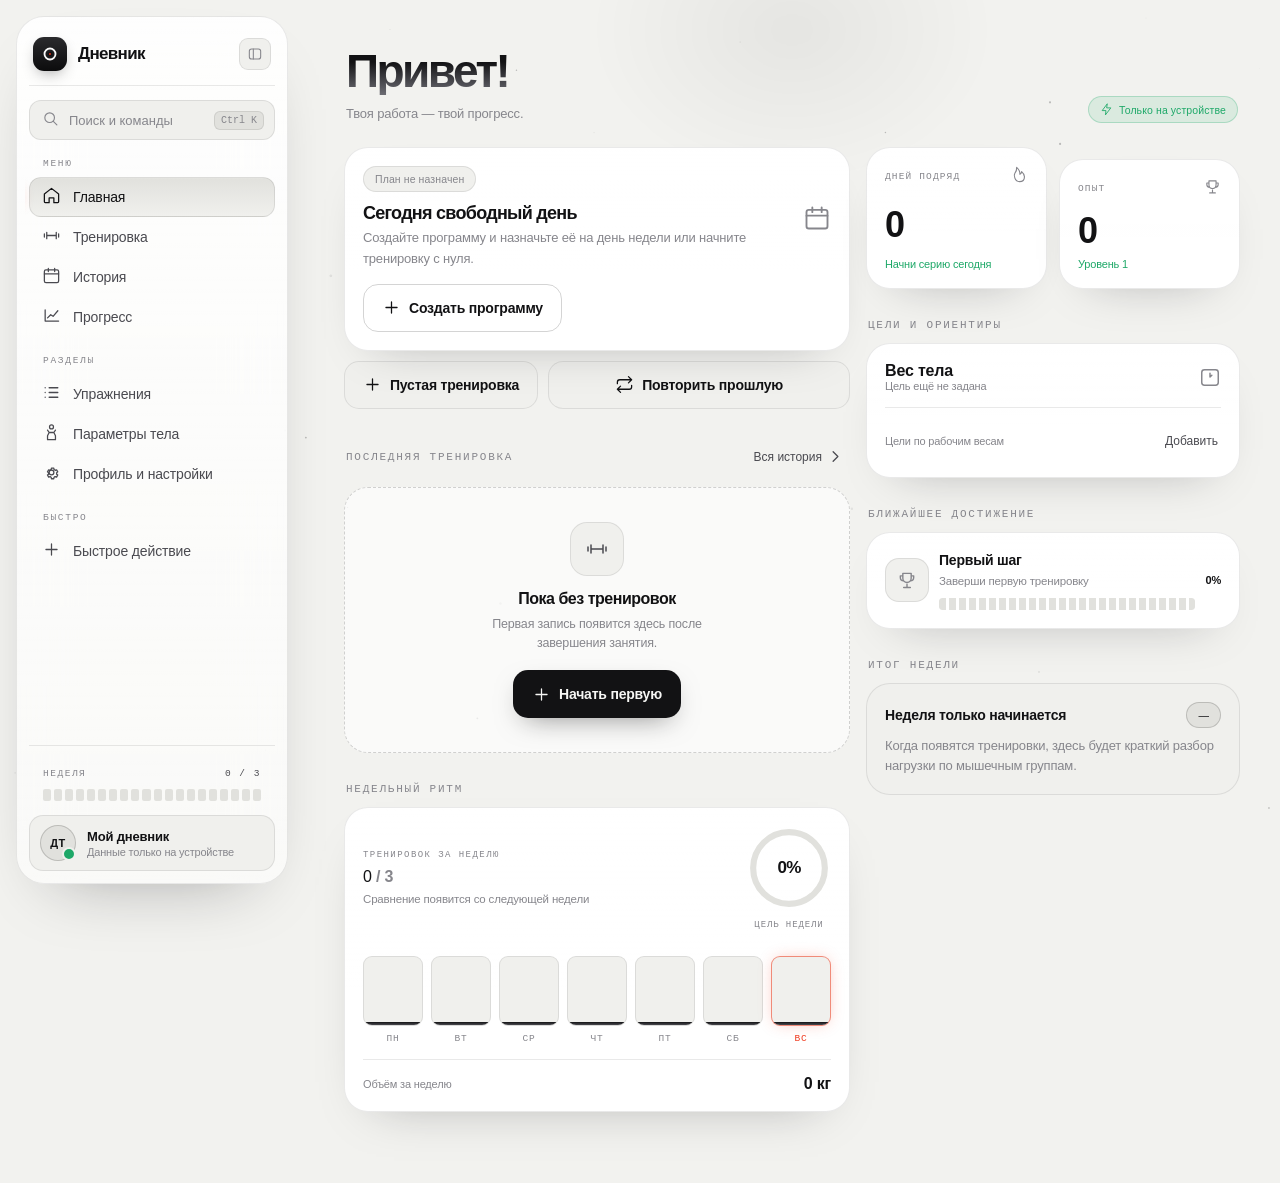
==== commit 1959ef73: "feat: add copyable AI coach program prompt" ====
--- a/standalone.html
+++ b/standalone.html
@@ -1824,9 +1824,9 @@
       ${section('Данные и резервные копии')}
       <div class="card"><div class="row between"><div><b class="list-title">Резервная копия</b><div class="list-meta">Последняя копия: ${lastBackup}</div></div><span class="pill green">${U.icon('lock',13)} Локально</span></div><p class="body-copy">Все тренировки и замеры хранятся в браузере на этом устройстве. Создавайте резервную копию перед очисткой данных или сменой телефона.</p><div class="stack"><button class="btn secondary block" data-action="export-json">${U.icon('download')} Скачать JSON-копию</button><button class="btn secondary block" data-action="export-xlsx">${U.icon('download')} Экспортировать Excel (.xlsx)</button><button class="btn ghost block" data-action="import-backup">${U.icon('upload')} Импортировать копию или Excel</button><input id="backup-file" type="file" accept=".json,.xlsx,application/json,application/vnd.openxmlformats-officedocument.spreadsheetml.sheet" class="hidden"></div></div>
       ${section('Программа от ИИ-тренера')}
-      <div class="card"><div class="row between"><div><b class="list-title">Загрузить готовый план</b><div class="list-meta">JSON-файл с упражнениями, блоками и расписанием</div></div><span class="pill blue">Только добавление</span></div><p class="body-copy">Нейросеть-тренер может подготовить файл по инструкции. Импорт добавит новые упражнения и программы, сопоставит уже известные упражнения и пропустит повторно загруженные версии. Существующие тренировки, замеры и настройки не заменяются.</p><button class="btn primary block" data-action="import-coach-plan">${U.icon('upload')} Загрузить программу тренера</button><input id="coach-file" type="file" accept=".json,application/json" class="hidden"></div>
+      <div class="card"><div class="row between"><div><b class="list-title">Загрузить готовый план</b><div class="list-meta">JSON-файл с упражнениями, блоками и расписанием</div></div><span class="pill blue">Только добавление</span></div><p class="body-copy">Нейросеть-тренер может подготовить файл по инструкции. Импорт добавит новые упражнения и программы, сопоставит уже известные упражнения и пропустит повторно загруженные версии. Существующие тренировки, замеры и настройки не заменяются.</p><div class="grid-2" style="margin-top:12px"><button class="btn secondary" data-action="show-coach-prompt">${U.icon('clipboard')} Промт для ИИ</button><button class="btn primary" data-action="import-coach-plan">${U.icon('upload')} Загрузить программу тренера</button></div><input id="coach-file" type="file" accept=".json,application/json" class="hidden"></div>
       ${section('О приложении')}
-      <div class="card"><div class="row between"><div><b class="list-title">Тренировки</b><div class="list-meta">Версия 1.2.0 · автономный дневник</div></div><span class="pill blue">PWA</span></div><div class="divider"></div><div class="body-copy">Данные остаются на устройстве и не отправляются на сервер. Приложение не использует аналитику, трекеры, рекламу, внешние шрифты или сетевые API. Для установки PWA требуется открыть сайт по HTTPS и хотя бы один раз загрузить его онлайн.</div><div class="divider"></div><button class="btn danger block" data-action="clear-data">${U.icon('trash')} Очистить все данные</button></div>`;
+      <div class="card"><div class="row between"><div><b class="list-title">Тренировки</b><div class="list-meta">Версия 2.0.1 · автономный дневник</div></div><span class="pill blue">PWA</span></div><div class="divider"></div><div class="body-copy">Данные остаются на устройстве и не отправляются на сервер. Приложение не использует аналитику, трекеры, рекламу, внешние шрифты или сетевые API. Для установки PWA требуется открыть сайт по HTTPS и хотя бы один раз загрузить его онлайн.</div><div class="divider"></div><button class="btn danger block" data-action="clear-data">${U.icon('trash')} Очистить все данные</button></div>`;
   }
   function showAddExercise(){
     const items=state.exercises.filter(e=>!e.archived);if(!items.length){U.toast('Сначала добавьте упражнение в библиотеку');tab='exercises';render();return;}
@@ -1871,6 +1871,79 @@
   function liftGoalForm(){if(!state.exercises.length){U.toast('Сначала создайте упражнения');return;}showModal('Цель по рабочему весу','Прогресс рассчитывается по максимальному записанному рабочему подходу.',`<form id="lift-goal-form"><div class="field"><label>Упражнение</label><select name="exerciseId" class="select" required>${state.exercises.filter(e=>!e.archived).map(e=>`<option value="${e.id}">${U.esc(e.name)}</option>`).join('')}</select></div><div class="form-grid" style="margin-top:12px"><div class="field"><label>Целевой вес, кг</label><input name="targetValue" class="input" type="number" min="0.1" step="0.5" required></div><div class="field"><label>Повторы</label><input name="targetReps" class="input" type="number" min="1" max="100" value="1"></div><div class="field full"><label>Срок</label><input name="deadline" class="input" type="date"></div></div></form>`,`<button class="btn secondary" data-action="close-modal">Отмена</button><button class="btn primary" data-action="submit-lift-goal">Сохранить цель</button>`);}
   function showImportPreview(file){
     Backup.readFile(file).then(incoming=>{Backup.validateState(incoming);importState=incoming;const c=Backup.counts(incoming);showModal('Предпросмотр импорта',`Файл: ${U.esc(file.name)} · данные ещё не изменены.`,`<div class="card soft"><div class="stack">${Object.entries(c).map(([k,v])=>`<div class="row between"><span class="small">${({workouts:'Тренировки',exercises:'Упражнения',blocks:'Блоки',programs:'Программы',measurements:'Замеры',records:'Рекорды',achievements:'Достижения'})[k]||k}</span><b>${v}</b></div>`).join('')}</div></div><div class="field" style="margin-top:14px"><label>Режим импорта</label><div class="stack"><label class="row"><input type="radio" name="import-mode" value="merge" checked style="accent-color:var(--accent)"><span class="small">Объединить с текущими данными (дубликаты по ID пропускаются)</span></label><label class="row"><input type="radio" name="import-mode" value="replace" style="accent-color:var(--accent)"><span class="small">Заменить все текущие данные данными из файла</span></label></div></div><div class="inline-notice" style="margin-top:12px">Перед заменой рекомендуется скачать текущую резервную копию.</div>`,`<button class="btn secondary" data-action="close-modal">Отмена</button><button class="btn primary" data-action="confirm-import">Импортировать</button>`);}).catch(e=>U.toast(e.message||'Не удалось прочитать файл','error'));
+  }
+  function coachPromptText(){
+    return [
+      'Ты — опытный тренер по силовым тренировкам. Составь персональную программу тренировок, которую можно без ручного исправления импортировать в приложение «Тренировки».',
+      '',
+      'СНАЧАЛА УТОЧНИ ДАННЫЕ',
+      'Используй сведения, которые я уже написал или приложил. Если важных данных не хватает, задай короткие уточняющие вопросы и дождись ответов, не придумывай профиль самостоятельно.',
+      'Уточни только то, что действительно необходимо: возраст; тренировочный опыт; основная цель; сколько раз в неделю и сколько минут я могу тренироваться; доступное оборудование; ограничения, травмы или движения, вызывающие боль; предпочтения по упражнениям. Текущий вес тела, рост и рабочие веса учитывай только если я их сообщил.',
+      'Если я приложил JSON-экспорт из дневника, изучи его разделы state.workouts, state.exercises, state.programs, state.measurements и state.goals. Учитывай только фактически завершённые тренировки с endAt. Не путай плановые значения с выполненными подходами. Используй историю для подбора реалистичных стартовых весов и нагрузки. Не требуй экспорт, если я хочу составить план без него.',
+      '',
+      'ПРИНЦИПЫ СОСТАВЛЕНИЯ ПЛАНА',
+      'Составь понятную программу с расписанием по дням, упражнениями в логичном порядке, подходами, диапазонами повторов, отдыхом и разминкой. Учитывай восстановление, тренировочный стаж, доступное оборудование и время занятия. Не добавляй лишний объём ради количества упражнений.',
+      'Не назначай стартовые веса наугад. Если надёжных данных нет, укажи startingWeightKg: null — приложение само подставит последние результаты из истории. Не выдумывай личные рекорды, выполненные тренировки, замеры или цели. При боли или медицинских ограничениях не ставь диагноз и не предлагай тренироваться через боль.',
+      '',
+      'СТРОГИЙ ФОРМАТ ФАЙЛА',
+      'Результат должен быть отдельным JSON-документом в UTF-8, расширение .json. Не возвращай полную резервную копию дневника.',
+      'Корневой объект обязан содержать:',
+      '- format: "personal-training-diary-coach-plan" (строго это значение);',
+      '- version: 1 (число);',
+      '- generatedAt: текущая дата и время в ISO 8601 UTC;',
+      '- coachNote: краткое объяснение логики программы;',
+      '- exercises: непустой массив общего каталога упражнений;',
+      '- blocks: массив блоков или пустой массив [];',
+      '- programs: непустой массив программ;',
+      '- liftGoals: массив целей или пустой массив [].',
+      '',
+      'Каждый объект exercises должен содержать:',
+      '- id: уникальный стабильный ASCII ID в нижнем регистре, например barbell-bench-press; используй только латинские буквы, цифры, дефис или подчёркивание;',
+      '- name: название упражнения на русском;',
+      '- muscles: массив мышечных групп;',
+      '- equipment: одно из значений Штанга, Гантели, Блок, Тренажёр, Собственный вес, Другое;',
+      '- stepKg: положительное число — шаг изменения веса в килограммах;',
+      '- restSeconds: неотрицательное целое число секунд;',
+      '- note и description: необязательные строки с техникой и пояснением.',
+      'Для muscles используй подходящие значения: Грудь, Спина, Плечи, Бицепс, Трицепс, Предплечья, Пресс, Квадрицепс, Бицепс бедра, Ягодицы, Икры, Трапеции, Поясница, Шея, Другое.',
+      '',
+      'Каждый объект programs должен содержать id, name, description и непустой массив days. ID программы должен быть уникальным. Для новой редакции существующей программы создавай новый ID версии.',
+      'Каждый день days должен содержать id, name, weekday и непустой массив exercises. weekday — целое число: 0 воскресенье, 1 понедельник, 2 вторник, 3 среда, 4 четверг, 5 пятница, 6 суббота; null означает, что день не назначен.',
+      'Каждый элемент day.exercises должен содержать:',
+      '- exerciseId: точное значение id из корневого массива exercises;',
+      '- sets: целое число от 1 до 20;',
+      '- repsMin: целое число от 1 до 100;',
+      '- repsMax: целое число не меньше repsMin и не больше 100;',
+      '- startingWeightKg: число или null;',
+      '- warmupSets: необязательное целое число от 0 до 5;',
+      '- note: необязательная строка.',
+      '',
+      'Каждый блок blocks должен содержать уникальные id, name, необязательный note и непустой массив items. Элементы items используют те же поля, что и упражнения в тренировочном дне: exerciseId, sets, repsMin, repsMax, startingWeightKg, warmupSets, note.',
+      'Каждая цель liftGoals, если она нужна и обоснована данными, должна ссылаться на существующий exerciseId и содержать targetWeightKg больше 0 и targetReps — целое число от 1. Допустимы необязательные id, deadline в формате ГГГГ-ММ-ДД и note. Не создавай цели без основания.',
+      '',
+      'КОНТРОЛЬ ПЕРЕД ОТВЕТОМ',
+      'Проверь, что все ID упражнений уникальны, все exerciseId ссылаются на существующие упражнения, у каждой программы есть хотя бы один день, а у каждого дня — хотя бы одно упражнение. Проверь диапазоны sets, repsMin, repsMax, warmupSets и корректность weekday.',
+      'Не добавляй в JSON поля тренировочной истории, завершённых тренировок, замеров или настроек приложения. Файл должен только добавлять упражнения, блоки, программы и обоснованные цели. Повторный импорт с тем же ID программы будет пропущен; для новой версии используй новый ID.',
+      '',
+      'ВЕРНИ РЕЗУЛЬТАТ',
+      'Если платформа умеет создавать файлы, создай файл coach-plan.json для скачивания. Иначе выведи один полный валидный JSON-объект без Markdown, комментариев и пояснений до или после него, чтобы я мог сохранить его в файл coach-plan.json.',
+      'Содержимое coach-plan.json должно быть только JSON, без пояснительного текста до или после объекта. Не утверждай, что импорт уже выполнен.'
+    ].join('\n');
+  }
+  function showCoachPrompt(){
+    const prompt=coachPromptText();
+    const content='<div class="field"><label for="coach-prompt-text">Готовый промт</label><textarea id="coach-prompt-text" class="input" rows="17" readonly spellcheck="false" style="min-height:340px;resize:vertical;font-size:12px;line-height:1.55;white-space:pre-wrap">'+U.esc(prompt)+'</textarea></div><div class="inline-notice" style="margin-top:12px">Для персонального плана можешь дополнительно приложить JSON-экспорт из дневника. В нём есть история тренировок и замеры — передавай его ИИ только если готов поделиться этими данными.</div>';
+    const buttons='<button type="button" class="btn secondary" data-action="close-modal">Закрыть</button><button type="button" class="btn primary" data-action="copy-coach-prompt">'+U.icon('clipboard',17)+' Скопировать промт</button>';
+    showModal('Промт для ИИ-тренера','Скопируй инструкцию и отправь её нейросети для создания совместимого файла программы.',content,buttons);
+  }
+  async function copyCoachPrompt(){
+    const field=$('#coach-prompt-text',modalRoot);
+    if(!field)return;
+    let copied=false;
+    try{if(navigator.clipboard?.writeText){await navigator.clipboard.writeText(field.value);copied=true;}}catch(_){}
+    if(!copied){try{field.focus();field.select();copied=!!document.execCommand('copy');}catch(_){}}
+    if(copied)U.toast('Промт скопирован','success');
+    else{field.focus();field.select();U.toast('Текст выделен. Скопируй его вручную через Ctrl+C или меню браузера.','error');}
   }
   function showCoachImportPreview(file){
     Backup.readCoachPlan(file).then(incoming=>{
@@ -2051,6 +2124,8 @@
       case 'export-json':exportJson();break;
       case 'export-xlsx':exportXlsx();break;
       case 'import-backup':$('#backup-file')?.click();break;
+      case 'show-coach-prompt':showCoachPrompt();break;
+      case 'copy-coach-prompt':copyCoachPrompt();break;
       case 'import-coach-plan':$('#coach-file')?.click();break;
       case 'confirm-coach-import':{if(!importState?.coachPlan)return;try{const result=Backup.mergeCoachPlan(state,importState);state=result.state;calculateAchievements();importState=null;save(true);closeModal();render();U.toast(`Добавлено: ${result.added.programs} программ, ${result.added.exercises} упражнений, ${result.added.blocks} блоков`,'success');}catch(e){U.toast(e.message||'Не удалось добавить программу','error');}break;}
       case 'confirm-import':{if(!importState)return;const mode=$('input[name="import-mode"]:checked',modalRoot)?.value||'merge';try{state=Backup.mergeState(state,importState,mode==='replace');importState=null;save(true);closeModal();render();U.toast('Импорт завершён','success');}catch(e){U.toast(e.message,'error');}break;}
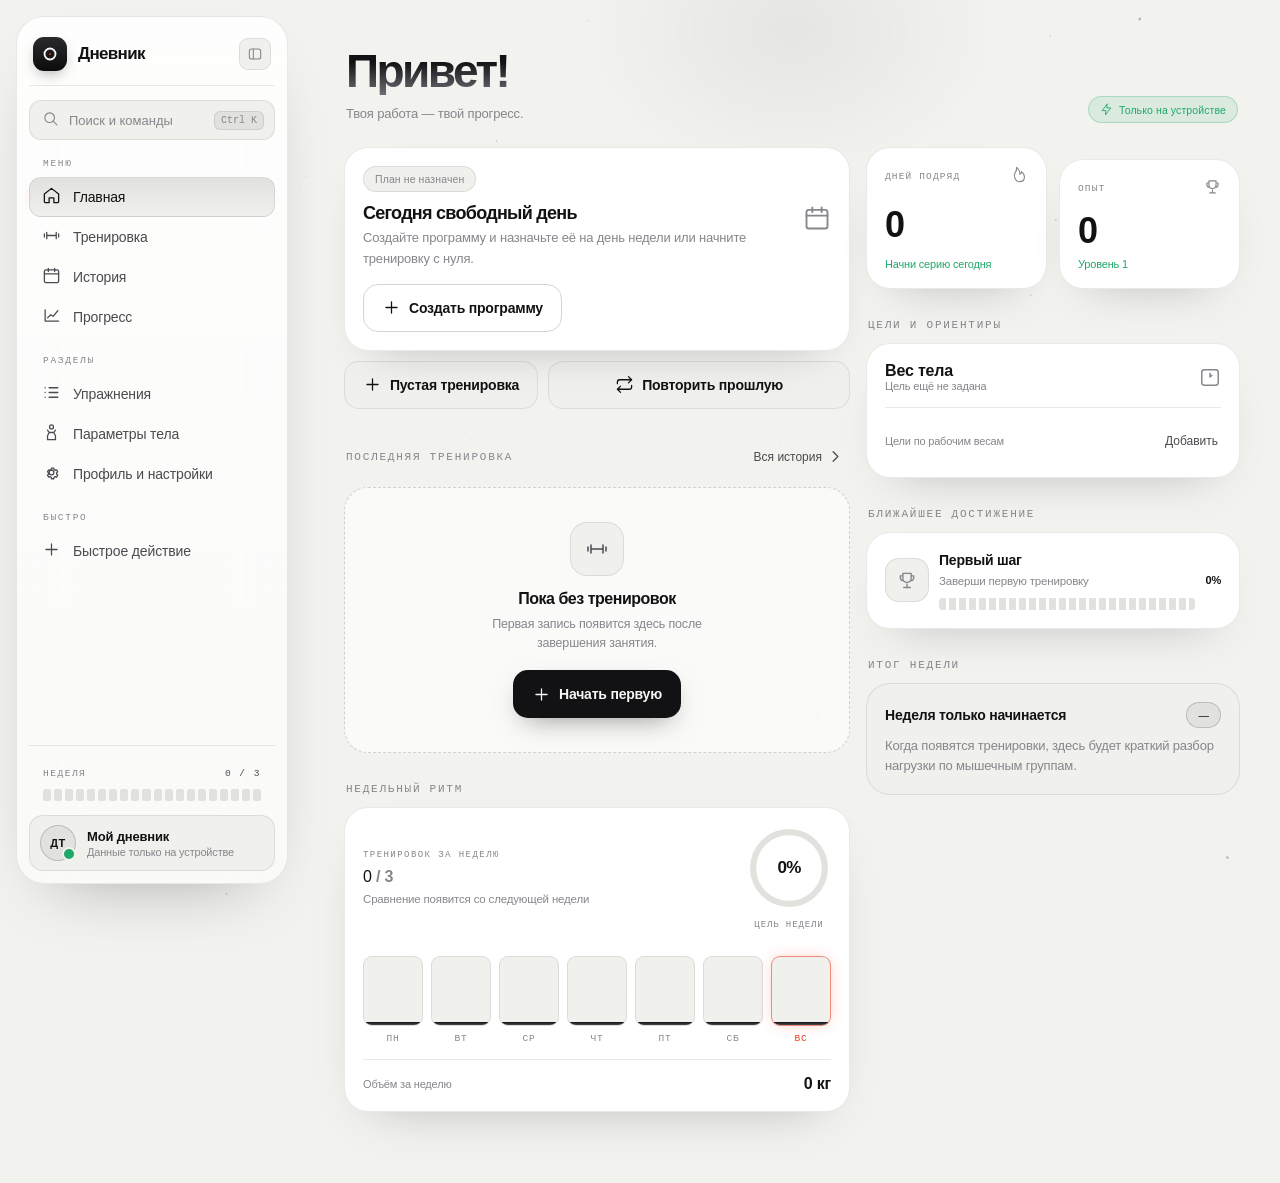
==== commit a8f5095c: "chore: update standalone privacy text and version" ====
--- a/standalone.html
+++ b/standalone.html
@@ -1826,7 +1826,7 @@
       ${section('Программа от ИИ-тренера')}
       <div class="card"><div class="row between"><div><b class="list-title">Загрузить готовый план</b><div class="list-meta">JSON-файл с упражнениями, блоками и расписанием</div></div><span class="pill blue">Только добавление</span></div><p class="body-copy">Нейросеть-тренер может подготовить файл по инструкции. Импорт добавит новые упражнения и программы, сопоставит уже известные упражнения и пропустит повторно загруженные версии. Существующие тренировки, замеры и настройки не заменяются.</p><div class="grid-2" style="margin-top:12px"><button class="btn secondary" data-action="show-coach-prompt">${U.icon('clipboard')} Промт для ИИ</button><button class="btn primary" data-action="import-coach-plan">${U.icon('upload')} Загрузить программу тренера</button></div><input id="coach-file" type="file" accept=".json,application/json" class="hidden"></div>
       ${section('О приложении')}
-      <div class="card"><div class="row between"><div><b class="list-title">Тренировки</b><div class="list-meta">Версия 2.0.1 · автономный дневник</div></div><span class="pill blue">PWA</span></div><div class="divider"></div><div class="body-copy">Данные остаются на устройстве и не отправляются на сервер. Приложение не использует аналитику, трекеры, рекламу, внешние шрифты или сетевые API. Для установки PWA требуется открыть сайт по HTTPS и хотя бы один раз загрузить его онлайн.</div><div class="divider"></div><button class="btn danger block" data-action="clear-data">${U.icon('trash')} Очистить все данные</button></div>`;
+      <div class="card"><div class="row between"><div><b class="list-title">Тренировки</b><div class="list-meta">Версия 2.0.2 · автономный дневник</div></div><span class="pill blue">PWA</span></div><div class="divider"></div><div class="body-copy">Все тренировки, замеры и настройки остаются в этом браузере. Отдельный файл standalone.html работает автономно и не подключает аналитику посещений. Статистика GoatCounter используется только в опубликованной веб-версии, если владелец сайта отдельно её настроил.</div><div class="divider"></div><button class="btn danger block" data-action="clear-data">${U.icon('trash')} Очистить все данные</button></div>`;
   }
   function showAddExercise(){
     const items=state.exercises.filter(e=>!e.archived);if(!items.length){U.toast('Сначала добавьте упражнение в библиотеку');tab='exercises';render();return;}
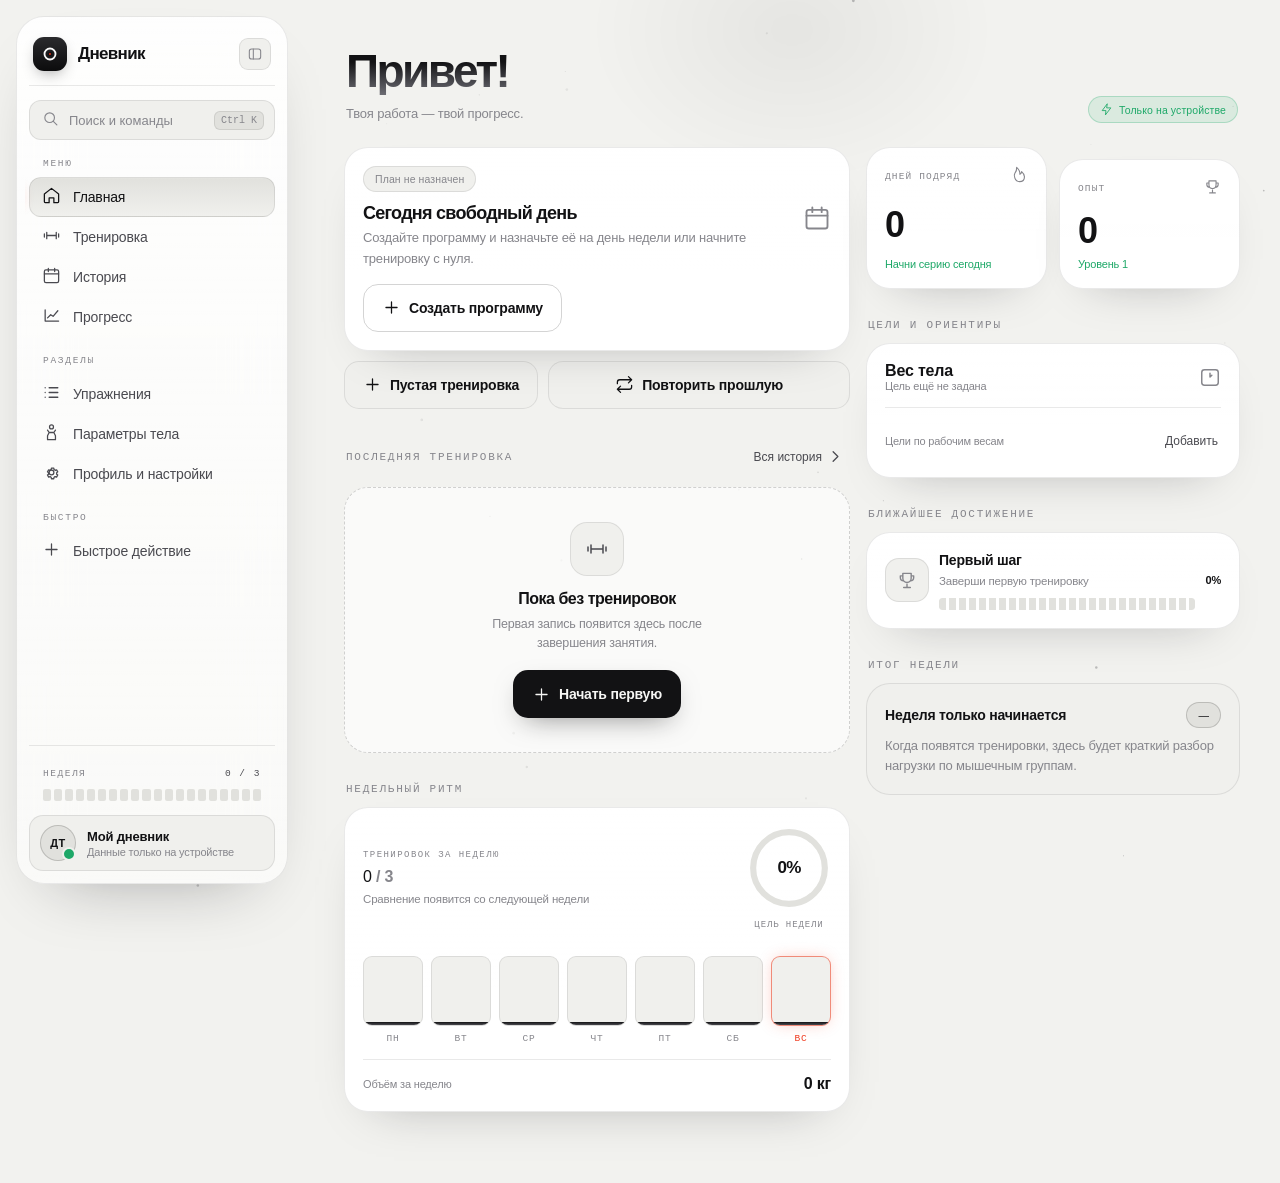
==== commit 3e9ff7cd: "design: refresh standalone app icon" ====
--- a/standalone.html
+++ b/standalone.html
@@ -14,7 +14,7 @@
   <meta property="og:description" content="Офлайн-дневник тренировок с историей, замерами и аналитикой.">
   <meta property="og:type" content="website">
   <title>Тренировки — личный дневник</title>
-  <link rel="icon" href="[data-uri]" type="image/svg+xml">
+  <link rel="icon" href="data:image/svg+xml;charset=utf-8,%3Csvg%20xmlns%3D%22http%3A%2F%2Fwww.w3.org%2F2000%2Fsvg%22%20viewBox%3D%220%200%20512%20512%22%3E%0A%3Cdefs%3E%0A%20%20%3ClinearGradient%20id%3D%22bg%22%20x1%3D%220%22%20y1%3D%220%22%20x2%3D%221%22%20y2%3D%221%22%3E%3Cstop%20stop-color%3D%22%23181a1f%22%2F%3E%3Cstop%20offset%3D%22.48%22%20stop-color%3D%22%2308090c%22%2F%3E%3Cstop%20offset%3D%221%22%20stop-color%3D%22%23020304%22%2F%3E%3C%2FlinearGradient%3E%0A%20%20%3ClinearGradient%20id%3D%22rim%22%20x1%3D%220%22%20y1%3D%220%22%20x2%3D%221%22%20y2%3D%221%22%3E%3Cstop%20stop-color%3D%22%23f8fbff%22%20stop-opacity%3D%22.8%22%2F%3E%3Cstop%20offset%3D%22.28%22%20stop-color%3D%22%238993a2%22%20stop-opacity%3D%22.18%22%2F%3E%3Cstop%20offset%3D%22.72%22%20stop-color%3D%22%23fff%22%20stop-opacity%3D%22.08%22%2F%3E%3Cstop%20offset%3D%221%22%20stop-color%3D%22%23b9c3d1%22%20stop-opacity%3D%22.55%22%2F%3E%3C%2FlinearGradient%3E%0A%20%20%3CradialGradient%20id%3D%22glow%22%20cx%3D%2250%25%22%20cy%3D%2247%25%22%20r%3D%2252%25%22%3E%3Cstop%20stop-color%3D%22%23dce6f4%22%20stop-opacity%3D%22.16%22%2F%3E%3Cstop%20offset%3D%22.62%22%20stop-color%3D%22%23a8b4c5%22%20stop-opacity%3D%22.045%22%2F%3E%3Cstop%20offset%3D%221%22%20stop-color%3D%22%23000%22%20stop-opacity%3D%220%22%2F%3E%3C%2FradialGradient%3E%0A%20%20%3ClinearGradient%20id%3D%22steel%22%20x1%3D%220%22%20y1%3D%220%22%20x2%3D%221%22%20y2%3D%220%22%3E%3Cstop%20stop-color%3D%22%23343b46%22%2F%3E%3Cstop%20offset%3D%22.12%22%20stop-color%3D%22%23e4e9ef%22%2F%3E%3Cstop%20offset%3D%22.24%22%20stop-color%3D%22%2365707d%22%2F%3E%3Cstop%20offset%3D%22.48%22%20stop-color%3D%22%23f3f6fa%22%2F%3E%3Cstop%20offset%3D%22.66%22%20stop-color%3D%22%2366717f%22%2F%3E%3Cstop%20offset%3D%22.86%22%20stop-color%3D%22%23e5eaf0%22%2F%3E%3Cstop%20offset%3D%221%22%20stop-color%3D%22%23333a45%22%2F%3E%3C%2FlinearGradient%3E%0A%20%20%3ClinearGradient%20id%3D%22plate%22%20x1%3D%220%22%20y1%3D%220%22%20x2%3D%221%22%20y2%3D%220%22%3E%3Cstop%20stop-color%3D%22%23161a20%22%2F%3E%3Cstop%20offset%3D%22.16%22%20stop-color%3D%22%23707b89%22%2F%3E%3Cstop%20offset%3D%22.29%22%20stop-color%3D%22%23e9eef4%22%2F%3E%3Cstop%20offset%3D%22.43%22%20stop-color%3D%22%23697482%22%2F%3E%3Cstop%20offset%3D%22.58%22%20stop-color%3D%22%23242a33%22%2F%3E%3Cstop%20offset%3D%22.8%22%20stop-color%3D%22%23aab4c1%22%2F%3E%3Cstop%20offset%3D%221%22%20stop-color%3D%22%23252b34%22%2F%3E%3C%2FlinearGradient%3E%0A%20%20%3ClinearGradient%20id%3D%22grip%22%20x1%3D%220%22%20y1%3D%220%22%20x2%3D%220%22%20y2%3D%221%22%3E%3Cstop%20stop-color%3D%22%23f8fafc%22%2F%3E%3Cstop%20offset%3D%22.22%22%20stop-color%3D%22%23aeb8c5%22%2F%3E%3Cstop%20offset%3D%22.5%22%20stop-color%3D%22%23424b58%22%2F%3E%3Cstop%20offset%3D%22.78%22%20stop-color%3D%22%23aeb8c5%22%2F%3E%3Cstop%20offset%3D%221%22%20stop-color%3D%22%23303741%22%2F%3E%3C%2FlinearGradient%3E%0A%20%20%3ClinearGradient%20id%3D%22edge%22%20x1%3D%220%22%20y1%3D%220%22%20x2%3D%220%22%20y2%3D%221%22%3E%3Cstop%20stop-color%3D%22%23fff%22%20stop-opacity%3D%22.85%22%2F%3E%3Cstop%20offset%3D%22.5%22%20stop-color%3D%22%238d98a7%22%20stop-opacity%3D%22.24%22%2F%3E%3Cstop%20offset%3D%221%22%20stop-color%3D%22%23fff%22%20stop-opacity%3D%22.65%22%2F%3E%3C%2FlinearGradient%3E%0A%20%20%3Cfilter%20id%3D%22shadow%22%20x%3D%22-30%25%22%20y%3D%22-30%25%22%20width%3D%22160%25%22%20height%3D%22170%25%22%3E%3CfeGaussianBlur%20stdDeviation%3D%2214%22%2F%3E%3C%2Ffilter%3E%0A%20%20%3Cpattern%20id%3D%22knurl%22%20width%3D%229%22%20height%3D%229%22%20patternUnits%3D%22userSpaceOnUse%22%3E%3Cpath%20d%3D%22M-2%202L2%20-2M0%209L9%200M7%2011L11%207%22%20stroke%3D%22%23fff%22%20stroke-opacity%3D%22.16%22%20stroke-width%3D%221%22%2F%3E%3C%2Fpattern%3E%0A%3C%2Fdefs%3E%0A%3Crect%20width%3D%22512%22%20height%3D%22512%22%20rx%3D%22116%22%20fill%3D%22url(%23bg)%22%2F%3E%0A%3Crect%20width%3D%22512%22%20height%3D%22512%22%20rx%3D%22116%22%20fill%3D%22url(%23glow)%22%2F%3E%0A%3Crect%20x%3D%222.5%22%20y%3D%222.5%22%20width%3D%22507%22%20height%3D%22507%22%20rx%3D%22114%22%20fill%3D%22none%22%20stroke%3D%22url(%23rim)%22%20stroke-width%3D%223%22%2F%3E%0A%3Cpath%20d%3D%22M28%20140Q28%2028%20140%2028H372%22%20fill%3D%22none%22%20stroke%3D%22%23fff%22%20stroke-opacity%3D%22.11%22%20stroke-width%3D%222%22%2F%3E%0A%3Cellipse%20cx%3D%22256%22%20cy%3D%22370%22%20rx%3D%22174%22%20ry%3D%2225%22%20fill%3D%22%23cbd5e1%22%20opacity%3D%22.16%22%20filter%3D%22url(%23shadow)%22%2F%3E%0A%3C!--%20Straight%2C%20uniform%20handle%3A%20no%20center%20knob%20or%20thickened%20section%20--%3E%0A%3Crect%20x%3D%22151%22%20y%3D%22241%22%20width%3D%22210%22%20height%3D%2230%22%20rx%3D%2215%22%20fill%3D%22url(%23grip)%22%20stroke%3D%22%23dce3ec%22%20stroke-opacity%3D%22.58%22%20stroke-width%3D%221.5%22%2F%3E%0A%3Crect%20x%3D%22158%22%20y%3D%22244%22%20width%3D%22196%22%20height%3D%2224%22%20rx%3D%2212%22%20fill%3D%22url(%23knurl)%22%20opacity%3D%22.55%22%2F%3E%0A%3Cpath%20d%3D%22M163%20244H349%22%20stroke%3D%22%23fff%22%20stroke-opacity%3D%22.66%22%20stroke-width%3D%221.5%22%20stroke-linecap%3D%22round%22%2F%3E%0A%3Cpath%20d%3D%22M163%20268H349%22%20stroke%3D%22%23111820%22%20stroke-opacity%3D%22.8%22%20stroke-width%3D%221.5%22%20stroke-linecap%3D%22round%22%2F%3E%0A%3C!--%20Left%20collars%20and%20plates%20--%3E%0A%3Cpath%20d%3D%22M160%20214h24q9%200%209%2010v64q0%2010-9%2010h-24q-8%200-8-10v-64q0-10%208-10z%22%20fill%3D%22url(%23steel)%22%20stroke%3D%22%23dce3ec%22%20stroke-opacity%3D%22.58%22%20stroke-width%3D%221.5%22%2F%3E%0A%3Cpath%20d%3D%22M109%20158h37q18%200%2018%2020v156q0%2020-18%2020h-37q-18%200-18-20V178q0-20%2018-20z%22%20fill%3D%22url(%23plate)%22%20stroke%3D%22%23dfe6ef%22%20stroke-opacity%3D%22.65%22%20stroke-width%3D%222%22%2F%3E%0A%3Cpath%20d%3D%22M112%20170v172%22%20stroke%3D%22%23fff%22%20stroke-opacity%3D%22.55%22%20stroke-width%3D%222%22%20stroke-linecap%3D%22round%22%2F%3E%0A%3Cpath%20d%3D%22M152%20176v160%22%20stroke%3D%22%2305070a%22%20stroke-opacity%3D%22.75%22%20stroke-width%3D%223%22%2F%3E%0A%3Cpath%20d%3D%22M166%20182h14q13%200%2013%2016v116q0%2016-13%2016h-14q-12%200-12-16V198q0-16%2012-16z%22%20fill%3D%22url(%23steel)%22%20stroke%3D%22%23dce3ec%22%20stroke-opacity%3D%22.54%22%20stroke-width%3D%221.5%22%2F%3E%0A%3C!--%20Right%20collars%20and%20plates%20--%3E%0A%3Cpath%20d%3D%22M352%20214h-24q-9%200-9%2010v64q0%2010%209%2010h24q8%200%208-10v-64q0-10-8-10z%22%20fill%3D%22url(%23steel)%22%20stroke%3D%22%23dce3ec%22%20stroke-opacity%3D%22.58%22%20stroke-width%3D%221.5%22%2F%3E%0A%3Cpath%20d%3D%22M403%20158h-37q-18%200-18%2020v156q0%2020%2018%2020h37q18%200%2018-20V178q0-20-18-20z%22%20fill%3D%22url(%23plate)%22%20stroke%3D%22%23dfe6ef%22%20stroke-opacity%3D%22.65%22%20stroke-width%3D%222%22%2F%3E%0A%3Cpath%20d%3D%22M400%20170v172%22%20stroke%3D%22%23fff%22%20stroke-opacity%3D%22.55%22%20stroke-width%3D%222%22%20stroke-linecap%3D%22round%22%2F%3E%0A%3Cpath%20d%3D%22M360%20176v160%22%20stroke%3D%22%2305070a%22%20stroke-opacity%3D%22.75%22%20stroke-width%3D%223%22%2F%3E%0A%3Cpath%20d%3D%22M346%20182h-14q-13%200-13%2016v116q0%2016%2013%2016h14q12%200%2012-16V198q0-16-12-16z%22%20fill%3D%22url(%23steel)%22%20stroke%3D%22%23dce3ec%22%20stroke-opacity%3D%22.54%22%20stroke-width%3D%221.5%22%2F%3E%0A%3Cpath%20d%3D%22M105%20162q-10%205-10%2018v148q0%2014%2010%2020%22%20fill%3D%22none%22%20stroke%3D%22%23fff%22%20stroke-opacity%3D%22.36%22%20stroke-width%3D%222%22%2F%3E%0A%3Cpath%20d%3D%22M407%20162q10%205%2010%2018v148q0%2014-10%2020%22%20fill%3D%22none%22%20stroke%3D%22%23fff%22%20stroke-opacity%3D%22.36%22%20stroke-width%3D%222%22%2F%3E%0A%3C%2Fsvg%3E" type="image/svg+xml">
   <style>
 /* ==========================================================================
    Тренировки — дизайн «Halo»
@@ -1826,7 +1826,7 @@
       ${section('Программа от ИИ-тренера')}
       <div class="card"><div class="row between"><div><b class="list-title">Загрузить готовый план</b><div class="list-meta">JSON-файл с упражнениями, блоками и расписанием</div></div><span class="pill blue">Только добавление</span></div><p class="body-copy">Нейросеть-тренер может подготовить файл по инструкции. Импорт добавит новые упражнения и программы, сопоставит уже известные упражнения и пропустит повторно загруженные версии. Существующие тренировки, замеры и настройки не заменяются.</p><div class="grid-2" style="margin-top:12px"><button class="btn secondary" data-action="show-coach-prompt">${U.icon('clipboard')} Промт для ИИ</button><button class="btn primary" data-action="import-coach-plan">${U.icon('upload')} Загрузить программу тренера</button></div><input id="coach-file" type="file" accept=".json,application/json" class="hidden"></div>
       ${section('О приложении')}
-      <div class="card"><div class="row between"><div><b class="list-title">Тренировки</b><div class="list-meta">Версия 2.0.2 · автономный дневник</div></div><span class="pill blue">PWA</span></div><div class="divider"></div><div class="body-copy">Все тренировки, замеры и настройки остаются в этом браузере. Отдельный файл standalone.html работает автономно и не подключает аналитику посещений. Статистика GoatCounter используется только в опубликованной веб-версии, если владелец сайта отдельно её настроил.</div><div class="divider"></div><button class="btn danger block" data-action="clear-data">${U.icon('trash')} Очистить все данные</button></div>`;
+      <div class="card"><div class="row between"><div><b class="list-title">Тренировки</b><div class="list-meta">Версия 2.0.3 · автономный дневник</div></div><span class="pill blue">PWA</span></div><div class="divider"></div><div class="body-copy">Все тренировки, замеры и настройки остаются в этом браузере. Отдельный файл standalone.html работает автономно и не подключает аналитику посещений. Статистика GoatCounter используется только в опубликованной веб-версии, если владелец сайта отдельно её настроил.</div><div class="divider"></div><button class="btn danger block" data-action="clear-data">${U.icon('trash')} Очистить все данные</button></div>`;
   }
   function showAddExercise(){
     const items=state.exercises.filter(e=>!e.archived);if(!items.length){U.toast('Сначала добавьте упражнение в библиотеку');tab='exercises';render();return;}
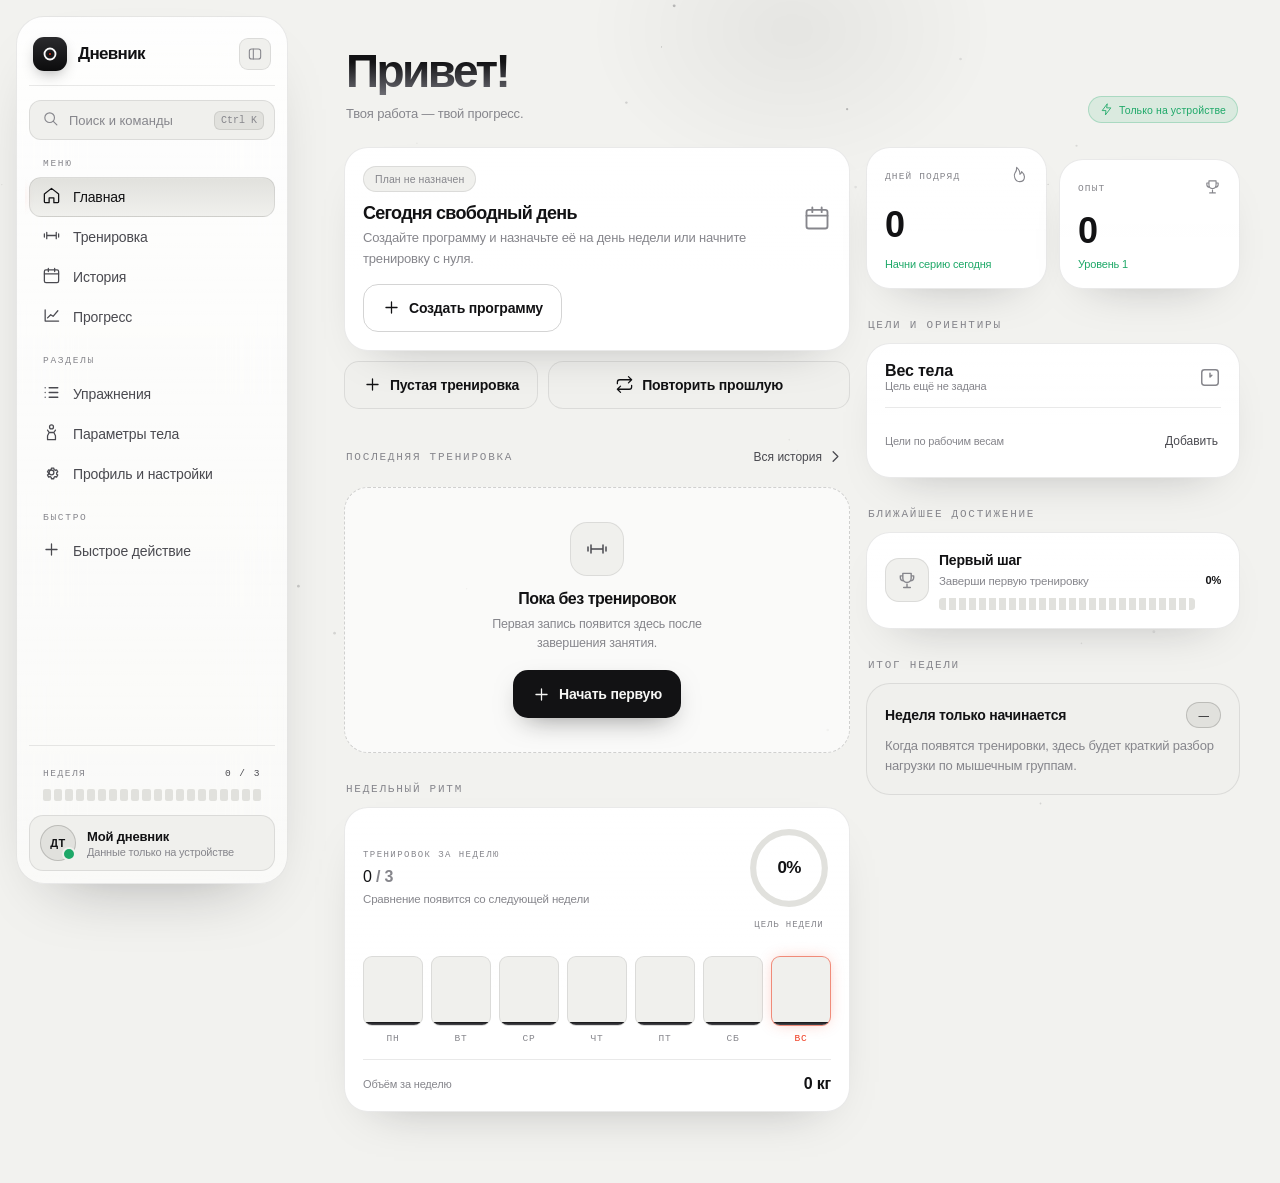
==== commit cdd52138: "design: use flat white dumbbell icon in standalone" ====
--- a/standalone.html
+++ b/standalone.html
@@ -14,7 +14,7 @@
   <meta property="og:description" content="Офлайн-дневник тренировок с историей, замерами и аналитикой.">
   <meta property="og:type" content="website">
   <title>Тренировки — личный дневник</title>
-  <link rel="icon" href="data:image/svg+xml;charset=utf-8,%3Csvg%20xmlns%3D%22http%3A%2F%2Fwww.w3.org%2F2000%2Fsvg%22%20viewBox%3D%220%200%20512%20512%22%3E%0A%3Cdefs%3E%0A%20%20%3ClinearGradient%20id%3D%22bg%22%20x1%3D%220%22%20y1%3D%220%22%20x2%3D%221%22%20y2%3D%221%22%3E%3Cstop%20stop-color%3D%22%23181a1f%22%2F%3E%3Cstop%20offset%3D%22.48%22%20stop-color%3D%22%2308090c%22%2F%3E%3Cstop%20offset%3D%221%22%20stop-color%3D%22%23020304%22%2F%3E%3C%2FlinearGradient%3E%0A%20%20%3ClinearGradient%20id%3D%22rim%22%20x1%3D%220%22%20y1%3D%220%22%20x2%3D%221%22%20y2%3D%221%22%3E%3Cstop%20stop-color%3D%22%23f8fbff%22%20stop-opacity%3D%22.8%22%2F%3E%3Cstop%20offset%3D%22.28%22%20stop-color%3D%22%238993a2%22%20stop-opacity%3D%22.18%22%2F%3E%3Cstop%20offset%3D%22.72%22%20stop-color%3D%22%23fff%22%20stop-opacity%3D%22.08%22%2F%3E%3Cstop%20offset%3D%221%22%20stop-color%3D%22%23b9c3d1%22%20stop-opacity%3D%22.55%22%2F%3E%3C%2FlinearGradient%3E%0A%20%20%3CradialGradient%20id%3D%22glow%22%20cx%3D%2250%25%22%20cy%3D%2247%25%22%20r%3D%2252%25%22%3E%3Cstop%20stop-color%3D%22%23dce6f4%22%20stop-opacity%3D%22.16%22%2F%3E%3Cstop%20offset%3D%22.62%22%20stop-color%3D%22%23a8b4c5%22%20stop-opacity%3D%22.045%22%2F%3E%3Cstop%20offset%3D%221%22%20stop-color%3D%22%23000%22%20stop-opacity%3D%220%22%2F%3E%3C%2FradialGradient%3E%0A%20%20%3ClinearGradient%20id%3D%22steel%22%20x1%3D%220%22%20y1%3D%220%22%20x2%3D%221%22%20y2%3D%220%22%3E%3Cstop%20stop-color%3D%22%23343b46%22%2F%3E%3Cstop%20offset%3D%22.12%22%20stop-color%3D%22%23e4e9ef%22%2F%3E%3Cstop%20offset%3D%22.24%22%20stop-color%3D%22%2365707d%22%2F%3E%3Cstop%20offset%3D%22.48%22%20stop-color%3D%22%23f3f6fa%22%2F%3E%3Cstop%20offset%3D%22.66%22%20stop-color%3D%22%2366717f%22%2F%3E%3Cstop%20offset%3D%22.86%22%20stop-color%3D%22%23e5eaf0%22%2F%3E%3Cstop%20offset%3D%221%22%20stop-color%3D%22%23333a45%22%2F%3E%3C%2FlinearGradient%3E%0A%20%20%3ClinearGradient%20id%3D%22plate%22%20x1%3D%220%22%20y1%3D%220%22%20x2%3D%221%22%20y2%3D%220%22%3E%3Cstop%20stop-color%3D%22%23161a20%22%2F%3E%3Cstop%20offset%3D%22.16%22%20stop-color%3D%22%23707b89%22%2F%3E%3Cstop%20offset%3D%22.29%22%20stop-color%3D%22%23e9eef4%22%2F%3E%3Cstop%20offset%3D%22.43%22%20stop-color%3D%22%23697482%22%2F%3E%3Cstop%20offset%3D%22.58%22%20stop-color%3D%22%23242a33%22%2F%3E%3Cstop%20offset%3D%22.8%22%20stop-color%3D%22%23aab4c1%22%2F%3E%3Cstop%20offset%3D%221%22%20stop-color%3D%22%23252b34%22%2F%3E%3C%2FlinearGradient%3E%0A%20%20%3ClinearGradient%20id%3D%22grip%22%20x1%3D%220%22%20y1%3D%220%22%20x2%3D%220%22%20y2%3D%221%22%3E%3Cstop%20stop-color%3D%22%23f8fafc%22%2F%3E%3Cstop%20offset%3D%22.22%22%20stop-color%3D%22%23aeb8c5%22%2F%3E%3Cstop%20offset%3D%22.5%22%20stop-color%3D%22%23424b58%22%2F%3E%3Cstop%20offset%3D%22.78%22%20stop-color%3D%22%23aeb8c5%22%2F%3E%3Cstop%20offset%3D%221%22%20stop-color%3D%22%23303741%22%2F%3E%3C%2FlinearGradient%3E%0A%20%20%3ClinearGradient%20id%3D%22edge%22%20x1%3D%220%22%20y1%3D%220%22%20x2%3D%220%22%20y2%3D%221%22%3E%3Cstop%20stop-color%3D%22%23fff%22%20stop-opacity%3D%22.85%22%2F%3E%3Cstop%20offset%3D%22.5%22%20stop-color%3D%22%238d98a7%22%20stop-opacity%3D%22.24%22%2F%3E%3Cstop%20offset%3D%221%22%20stop-color%3D%22%23fff%22%20stop-opacity%3D%22.65%22%2F%3E%3C%2FlinearGradient%3E%0A%20%20%3Cfilter%20id%3D%22shadow%22%20x%3D%22-30%25%22%20y%3D%22-30%25%22%20width%3D%22160%25%22%20height%3D%22170%25%22%3E%3CfeGaussianBlur%20stdDeviation%3D%2214%22%2F%3E%3C%2Ffilter%3E%0A%20%20%3Cpattern%20id%3D%22knurl%22%20width%3D%229%22%20height%3D%229%22%20patternUnits%3D%22userSpaceOnUse%22%3E%3Cpath%20d%3D%22M-2%202L2%20-2M0%209L9%200M7%2011L11%207%22%20stroke%3D%22%23fff%22%20stroke-opacity%3D%22.16%22%20stroke-width%3D%221%22%2F%3E%3C%2Fpattern%3E%0A%3C%2Fdefs%3E%0A%3Crect%20width%3D%22512%22%20height%3D%22512%22%20rx%3D%22116%22%20fill%3D%22url(%23bg)%22%2F%3E%0A%3Crect%20width%3D%22512%22%20height%3D%22512%22%20rx%3D%22116%22%20fill%3D%22url(%23glow)%22%2F%3E%0A%3Crect%20x%3D%222.5%22%20y%3D%222.5%22%20width%3D%22507%22%20height%3D%22507%22%20rx%3D%22114%22%20fill%3D%22none%22%20stroke%3D%22url(%23rim)%22%20stroke-width%3D%223%22%2F%3E%0A%3Cpath%20d%3D%22M28%20140Q28%2028%20140%2028H372%22%20fill%3D%22none%22%20stroke%3D%22%23fff%22%20stroke-opacity%3D%22.11%22%20stroke-width%3D%222%22%2F%3E%0A%3Cellipse%20cx%3D%22256%22%20cy%3D%22370%22%20rx%3D%22174%22%20ry%3D%2225%22%20fill%3D%22%23cbd5e1%22%20opacity%3D%22.16%22%20filter%3D%22url(%23shadow)%22%2F%3E%0A%3C!--%20Straight%2C%20uniform%20handle%3A%20no%20center%20knob%20or%20thickened%20section%20--%3E%0A%3Crect%20x%3D%22151%22%20y%3D%22241%22%20width%3D%22210%22%20height%3D%2230%22%20rx%3D%2215%22%20fill%3D%22url(%23grip)%22%20stroke%3D%22%23dce3ec%22%20stroke-opacity%3D%22.58%22%20stroke-width%3D%221.5%22%2F%3E%0A%3Crect%20x%3D%22158%22%20y%3D%22244%22%20width%3D%22196%22%20height%3D%2224%22%20rx%3D%2212%22%20fill%3D%22url(%23knurl)%22%20opacity%3D%22.55%22%2F%3E%0A%3Cpath%20d%3D%22M163%20244H349%22%20stroke%3D%22%23fff%22%20stroke-opacity%3D%22.66%22%20stroke-width%3D%221.5%22%20stroke-linecap%3D%22round%22%2F%3E%0A%3Cpath%20d%3D%22M163%20268H349%22%20stroke%3D%22%23111820%22%20stroke-opacity%3D%22.8%22%20stroke-width%3D%221.5%22%20stroke-linecap%3D%22round%22%2F%3E%0A%3C!--%20Left%20collars%20and%20plates%20--%3E%0A%3Cpath%20d%3D%22M160%20214h24q9%200%209%2010v64q0%2010-9%2010h-24q-8%200-8-10v-64q0-10%208-10z%22%20fill%3D%22url(%23steel)%22%20stroke%3D%22%23dce3ec%22%20stroke-opacity%3D%22.58%22%20stroke-width%3D%221.5%22%2F%3E%0A%3Cpath%20d%3D%22M109%20158h37q18%200%2018%2020v156q0%2020-18%2020h-37q-18%200-18-20V178q0-20%2018-20z%22%20fill%3D%22url(%23plate)%22%20stroke%3D%22%23dfe6ef%22%20stroke-opacity%3D%22.65%22%20stroke-width%3D%222%22%2F%3E%0A%3Cpath%20d%3D%22M112%20170v172%22%20stroke%3D%22%23fff%22%20stroke-opacity%3D%22.55%22%20stroke-width%3D%222%22%20stroke-linecap%3D%22round%22%2F%3E%0A%3Cpath%20d%3D%22M152%20176v160%22%20stroke%3D%22%2305070a%22%20stroke-opacity%3D%22.75%22%20stroke-width%3D%223%22%2F%3E%0A%3Cpath%20d%3D%22M166%20182h14q13%200%2013%2016v116q0%2016-13%2016h-14q-12%200-12-16V198q0-16%2012-16z%22%20fill%3D%22url(%23steel)%22%20stroke%3D%22%23dce3ec%22%20stroke-opacity%3D%22.54%22%20stroke-width%3D%221.5%22%2F%3E%0A%3C!--%20Right%20collars%20and%20plates%20--%3E%0A%3Cpath%20d%3D%22M352%20214h-24q-9%200-9%2010v64q0%2010%209%2010h24q8%200%208-10v-64q0-10-8-10z%22%20fill%3D%22url(%23steel)%22%20stroke%3D%22%23dce3ec%22%20stroke-opacity%3D%22.58%22%20stroke-width%3D%221.5%22%2F%3E%0A%3Cpath%20d%3D%22M403%20158h-37q-18%200-18%2020v156q0%2020%2018%2020h37q18%200%2018-20V178q0-20-18-20z%22%20fill%3D%22url(%23plate)%22%20stroke%3D%22%23dfe6ef%22%20stroke-opacity%3D%22.65%22%20stroke-width%3D%222%22%2F%3E%0A%3Cpath%20d%3D%22M400%20170v172%22%20stroke%3D%22%23fff%22%20stroke-opacity%3D%22.55%22%20stroke-width%3D%222%22%20stroke-linecap%3D%22round%22%2F%3E%0A%3Cpath%20d%3D%22M360%20176v160%22%20stroke%3D%22%2305070a%22%20stroke-opacity%3D%22.75%22%20stroke-width%3D%223%22%2F%3E%0A%3Cpath%20d%3D%22M346%20182h-14q-13%200-13%2016v116q0%2016%2013%2016h14q12%200%2012-16V198q0-16-12-16z%22%20fill%3D%22url(%23steel)%22%20stroke%3D%22%23dce3ec%22%20stroke-opacity%3D%22.54%22%20stroke-width%3D%221.5%22%2F%3E%0A%3Cpath%20d%3D%22M105%20162q-10%205-10%2018v148q0%2014%2010%2020%22%20fill%3D%22none%22%20stroke%3D%22%23fff%22%20stroke-opacity%3D%22.36%22%20stroke-width%3D%222%22%2F%3E%0A%3Cpath%20d%3D%22M407%20162q10%205%2010%2018v148q0%2014-10%2020%22%20fill%3D%22none%22%20stroke%3D%22%23fff%22%20stroke-opacity%3D%22.36%22%20stroke-width%3D%222%22%2F%3E%0A%3C%2Fsvg%3E" type="image/svg+xml">
+  <link rel="icon" href="data:image/svg+xml;charset=utf-8,%3Csvg%20xmlns%3D%22http%3A%2F%2Fwww.w3.org%2F2000%2Fsvg%22%20viewBox%3D%220%200%20512%20512%22%3E%0A%20%20%3Crect%20width%3D%22512%22%20height%3D%22512%22%20fill%3D%22%23000000%22%2F%3E%0A%20%20%3Cg%20fill%3D%22%23FFFFFF%22%3E%0A%20%20%20%20%3Crect%20x%3D%22177%22%20y%3D%22244%22%20width%3D%22158%22%20height%3D%2224%22%20rx%3D%228%22%2F%3E%0A%20%20%20%20%3Crect%20x%3D%22156%22%20y%3D%22184%22%20width%3D%2247%22%20height%3D%22144%22%20rx%3D%2215%22%2F%3E%0A%20%20%20%20%3Crect%20x%3D%22112%22%20y%3D%22207%22%20width%3D%2238%22%20height%3D%2298%22%20rx%3D%2212%22%2F%3E%0A%20%20%20%20%3Crect%20x%3D%2290%22%20y%3D%22235%22%20width%3D%2216%22%20height%3D%2242%22%20rx%3D%227%22%2F%3E%0A%20%20%20%20%3Crect%20x%3D%22309%22%20y%3D%22184%22%20width%3D%2247%22%20height%3D%22144%22%20rx%3D%2215%22%2F%3E%0A%20%20%20%20%3Crect%20x%3D%22362%22%20y%3D%22207%22%20width%3D%2238%22%20height%3D%2298%22%20rx%3D%2212%22%2F%3E%0A%20%20%20%20%3Crect%20x%3D%22406%22%20y%3D%22235%22%20width%3D%2216%22%20height%3D%2242%22%20rx%3D%227%22%2F%3E%0A%20%20%3C%2Fg%3E%0A%3C%2Fsvg%3E%0A" type="image/svg+xml">
   <style>
 /* ==========================================================================
    Тренировки — дизайн «Halo»
@@ -1826,7 +1826,7 @@
       ${section('Программа от ИИ-тренера')}
       <div class="card"><div class="row between"><div><b class="list-title">Загрузить готовый план</b><div class="list-meta">JSON-файл с упражнениями, блоками и расписанием</div></div><span class="pill blue">Только добавление</span></div><p class="body-copy">Нейросеть-тренер может подготовить файл по инструкции. Импорт добавит новые упражнения и программы, сопоставит уже известные упражнения и пропустит повторно загруженные версии. Существующие тренировки, замеры и настройки не заменяются.</p><div class="grid-2" style="margin-top:12px"><button class="btn secondary" data-action="show-coach-prompt">${U.icon('clipboard')} Промт для ИИ</button><button class="btn primary" data-action="import-coach-plan">${U.icon('upload')} Загрузить программу тренера</button></div><input id="coach-file" type="file" accept=".json,application/json" class="hidden"></div>
       ${section('О приложении')}
-      <div class="card"><div class="row between"><div><b class="list-title">Тренировки</b><div class="list-meta">Версия 2.0.3 · автономный дневник</div></div><span class="pill blue">PWA</span></div><div class="divider"></div><div class="body-copy">Все тренировки, замеры и настройки остаются в этом браузере. Отдельный файл standalone.html работает автономно и не подключает аналитику посещений. Статистика GoatCounter используется только в опубликованной веб-версии, если владелец сайта отдельно её настроил.</div><div class="divider"></div><button class="btn danger block" data-action="clear-data">${U.icon('trash')} Очистить все данные</button></div>`;
+      <div class="card"><div class="row between"><div><b class="list-title">Тренировки</b><div class="list-meta">Версия 2.0.4 · автономный дневник</div></div><span class="pill blue">PWA</span></div><div class="divider"></div><div class="body-copy">Все тренировки, замеры и настройки остаются в этом браузере. Отдельный файл standalone.html работает автономно и не подключает аналитику посещений. Статистика GoatCounter используется только в опубликованной веб-версии, если владелец сайта отдельно её настроил.</div><div class="divider"></div><button class="btn danger block" data-action="clear-data">${U.icon('trash')} Очистить все данные</button></div>`;
   }
   function showAddExercise(){
     const items=state.exercises.filter(e=>!e.archived);if(!items.length){U.toast('Сначала добавьте упражнение в библиотеку');tab='exercises';render();return;}
